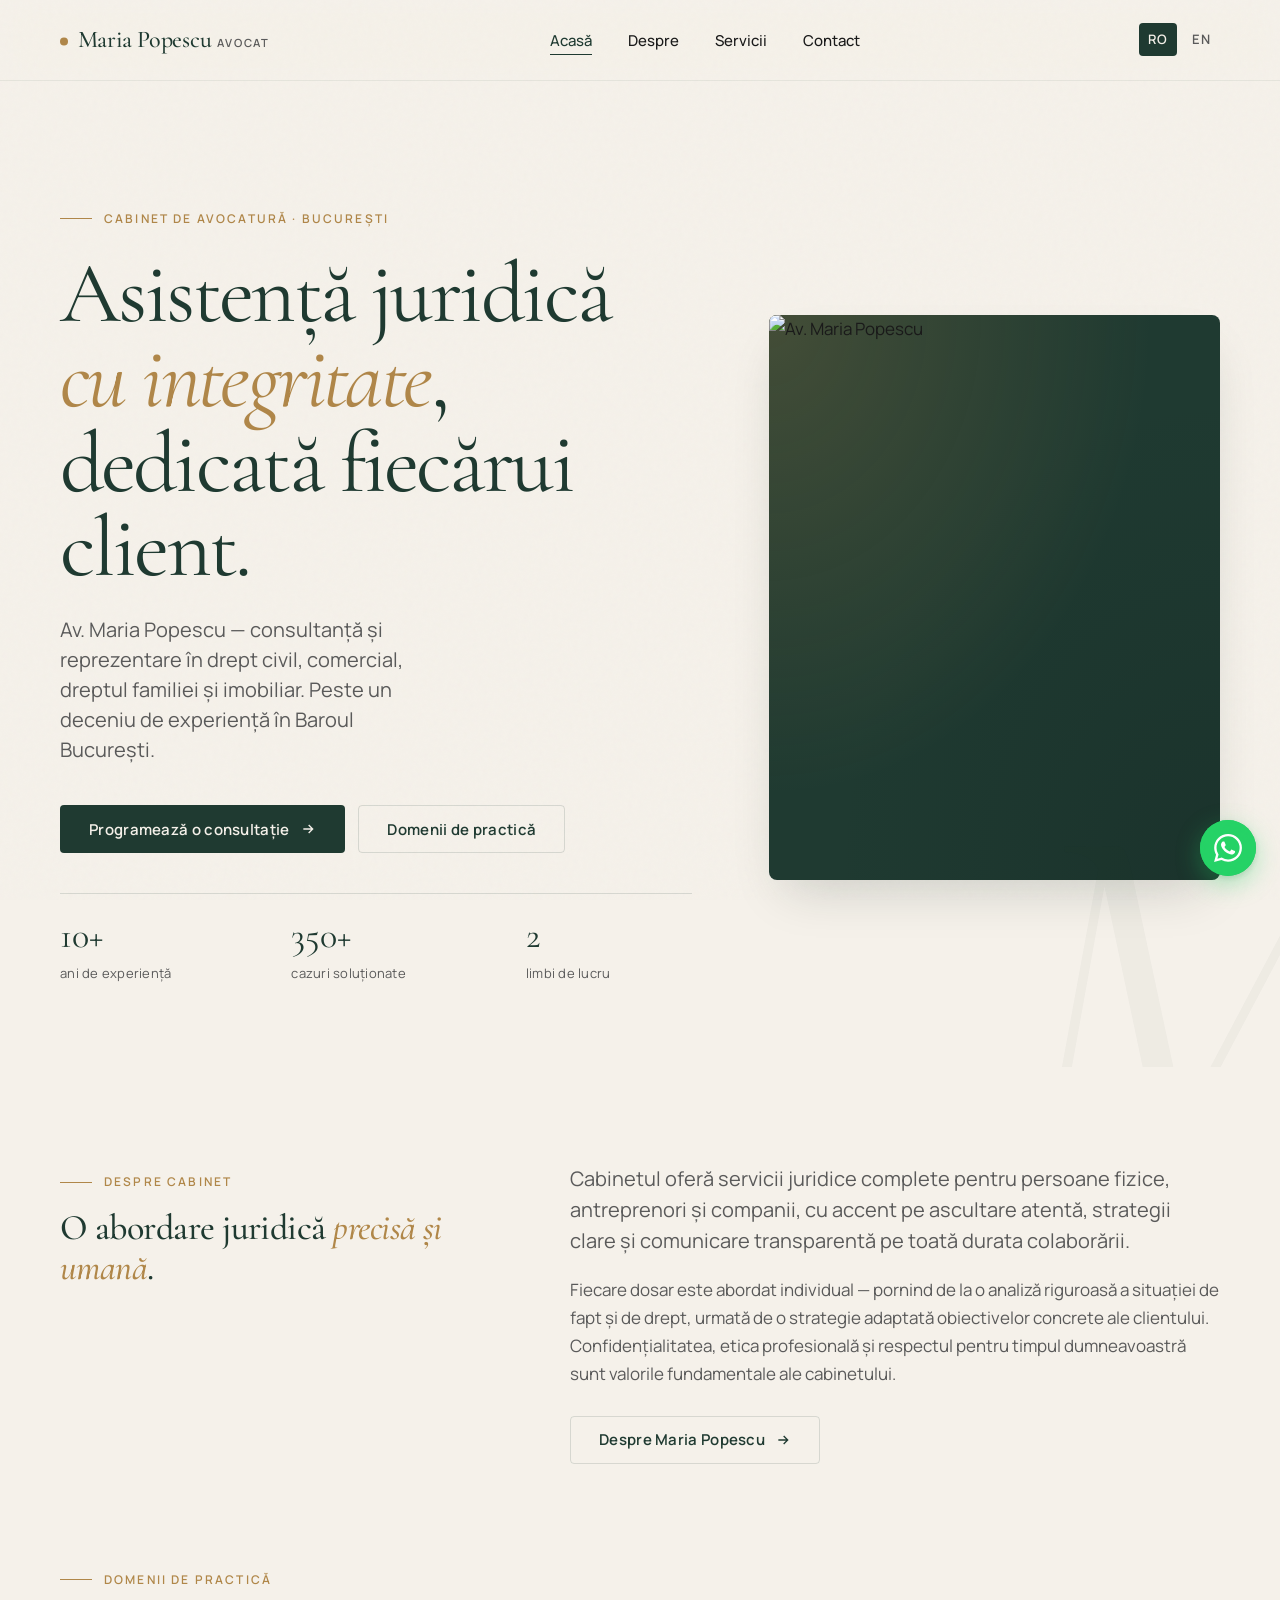
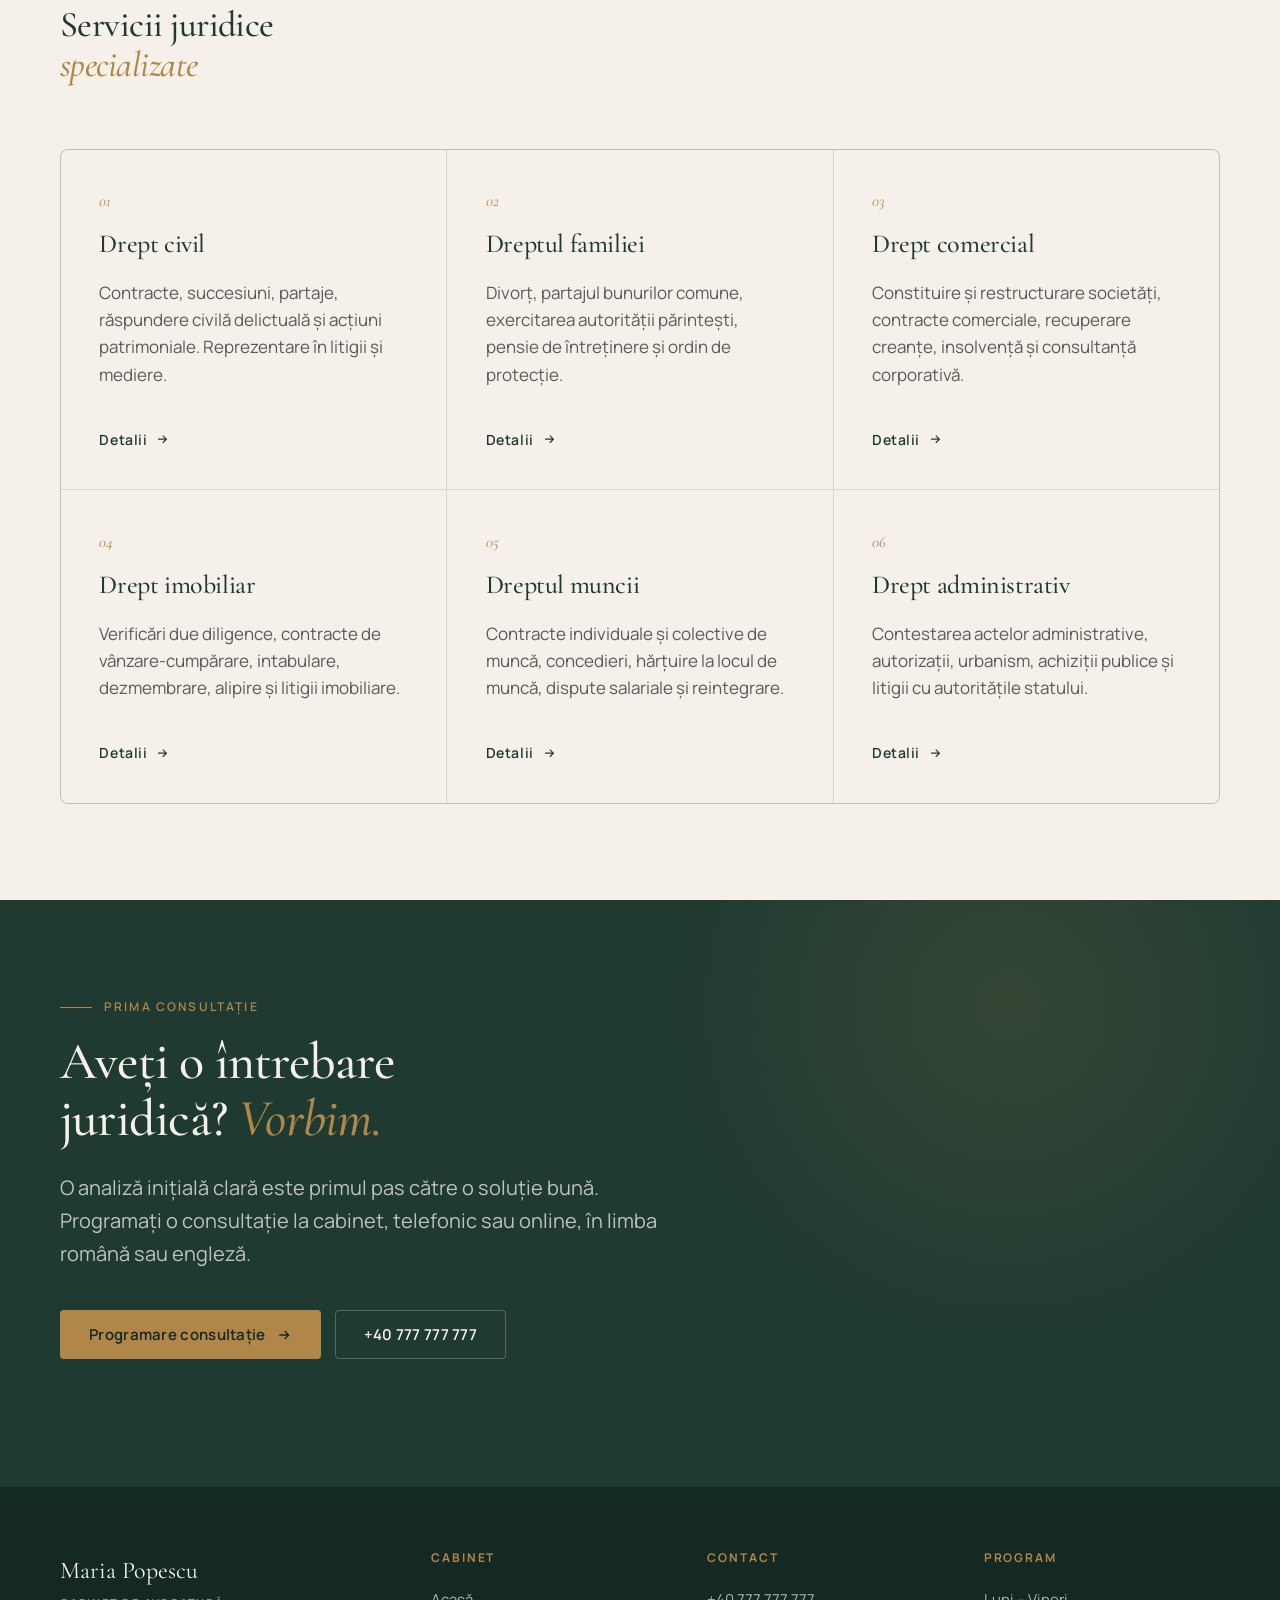
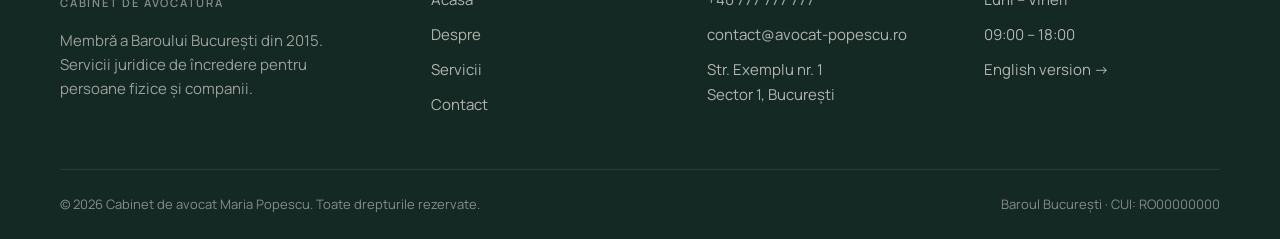
==== index.html @ 0ae40ac5 "added photo" ====
<!doctype html>
<html lang="ro">
<head>
  <meta charset="utf-8" />
  <meta name="viewport" content="width=device-width,initial-scale=1" />

  <!-- ============ PRIMARY SEO ============ -->
  <title>Av. Maria Popescu — Cabinet de avocatură în București | Drept civil, comercial și familie</title>
  <meta name="description" content="Av. Maria Popescu — avocat în București cu peste 10 ani de experiență în drept civil, comercial, dreptul familiei și imobiliar. Consultanță juridică personalizată și reprezentare în instanță. Programări la cabinet sau online." />
  <meta name="keywords" content="avocat București, cabinet avocatură București, avocat drept civil, avocat dreptul familiei, avocat drept comercial, avocat imobiliar, consultanță juridică București, Maria Popescu avocat" />
  <meta name="author" content="Av. Maria Popescu" />
  <meta name="robots" content="index, follow, max-image-preview:large" />
  <link rel="canonical" href="https://avocat-popescu.ro/" />

  <!-- ============ HREFLANG (multilingual) ============ -->
  <link rel="alternate" hreflang="ro" href="https://avocat-popescu.ro/" />
  <link rel="alternate" hreflang="en" href="https://avocat-popescu.ro/en/" />
  <link rel="alternate" hreflang="x-default" href="https://avocat-popescu.ro/" />

  <!-- ============ OPEN GRAPH / SOCIAL ============ -->
  <meta property="og:type" content="website" />
  <meta property="og:locale" content="ro_RO" />
  <meta property="og:locale:alternate" content="en_US" />
  <meta property="og:site_name" content="Av. Maria Popescu" />
  <meta property="og:title" content="Av. Maria Popescu — Cabinet de avocatură în București" />
  <meta property="og:description" content="Avocat în București — drept civil, comercial, dreptul familiei și imobiliar. Consultanță juridică personalizată." />
  <meta property="og:url" content="https://avocat-popescu.ro/" />
  <meta property="og:image" content="https://avocat-popescu.ro/assets/og-image.jpg" />
  <meta property="og:image:width" content="1200" />
  <meta property="og:image:height" content="630" />

  <meta name="twitter:card" content="summary_large_image" />
  <meta name="twitter:title" content="Av. Maria Popescu — Cabinet de avocatură în București" />
  <meta name="twitter:description" content="Avocat în București — drept civil, comercial, dreptul familiei și imobiliar." />
  <meta name="twitter:image" content="https://avocat-popescu.ro/assets/og-image.jpg" />

  <!-- ============ THEME ============ -->
  <meta name="theme-color" content="#1f3a31" />
  <meta name="color-scheme" content="light" />

  <!-- ============ FAVICON ============ -->
  <link rel="icon" type="image/svg+xml" href="data:image/svg+xml,%3Csvg xmlns='http://www.w3.org/2000/svg' viewBox='0 0 32 32'%3E%3Crect width='32' height='32' rx='6' fill='%231f3a31'/%3E%3Ctext x='50%25' y='50%25' dy='.35em' text-anchor='middle' font-family='Georgia,serif' font-size='18' font-style='italic' fill='%23b08749'%3EM%3C/text%3E%3C/svg%3E" />

  <!-- ============ FONTS ============ -->
  <link rel="preconnect" href="https://fonts.googleapis.com" />
  <link rel="preconnect" href="https://fonts.gstatic.com" crossorigin />
  <link href="https://fonts.googleapis.com/css2?family=Cormorant+Garamond:ital,wght@0,400;0,500;0,600;1,400;1,500&family=Manrope:wght@300;400;500;600;700&display=swap" rel="stylesheet" />

  <!-- ============ STYLES ============ -->
  <link rel="stylesheet" href="assets/styles.css" />

  <!-- ============ STRUCTURED DATA (JSON-LD) ============ -->
  <script type="application/ld+json">
  {
    "@context": "https://schema.org",
    "@graph": [
      {
        "@type": ["LegalService", "LocalBusiness", "Attorney"],
        "@id": "https://avocat-popescu.ro/#organization",
        "name": "Cabinet de avocat Maria Popescu",
        "alternateName": "Av. Maria Popescu",
        "description": "Cabinet individual de avocatură în București, specializat în drept civil, comercial, dreptul familiei și imobiliar.",
        "url": "https://avocat-popescu.ro/",
        "telephone": "+40712345678",
        "email": "contact@avocat-popescu.ro",
        "priceRange": "$$",
        "image": "https://avocat-popescu.ro/assets/og-image.jpg",
        "address": {
          "@type": "PostalAddress",
          "streetAddress": "Str. Exemplu nr. 1",
          "addressLocality": "București",
          "addressRegion": "Sector 1",
          "postalCode": "010001",
          "addressCountry": "RO"
        },
        "geo": {
          "@type": "GeoCoordinates",
          "latitude": "44.4268",
          "longitude": "26.1025"
        },
        "openingHoursSpecification": [
          {
            "@type": "OpeningHoursSpecification",
            "dayOfWeek": ["Monday", "Tuesday", "Wednesday", "Thursday", "Friday"],
            "opens": "09:00",
            "closes": "18:00"
          }
        ],
        "areaServed": {
          "@type": "Country",
          "name": "România"
        },
        "knowsLanguage": ["ro", "en"],
        "founder": {
          "@id": "https://avocat-popescu.ro/#person"
        }
      },
      {
        "@type": "Person",
        "@id": "https://avocat-popescu.ro/#person",
        "name": "Maria Popescu",
        "honorificPrefix": "Av.",
        "jobTitle": "Avocat titular",
        "description": "Avocat titular cu peste 10 ani de experiență, specializat în drept civil, comercial, dreptul familiei și imobiliar.",
        "memberOf": {
          "@type": "Organization",
          "name": "Baroul București"
        },
        "alumniOf": {
          "@type": "EducationalOrganization",
          "name": "Universitatea din București - Facultatea de Drept"
        },
        "worksFor": {
          "@id": "https://avocat-popescu.ro/#organization"
        }
      },
      {
        "@type": "WebSite",
        "@id": "https://avocat-popescu.ro/#website",
        "url": "https://avocat-popescu.ro/",
        "name": "Av. Maria Popescu",
        "inLanguage": "ro",
        "publisher": { "@id": "https://avocat-popescu.ro/#organization" }
      },
      {
        "@type": "BreadcrumbList",
        "itemListElement": [
          { "@type": "ListItem", "position": 1, "name": "Acasă", "item": "https://avocat-popescu.ro/" }
        ]
      }
    ]
  }
  </script>
</head>

<body>
  <!-- ============ HEADER ============ -->
  <header class="site-header">
    <div class="container">
      <nav class="nav" aria-label="Navigare principală">
        <a href="/" class="brand" aria-label="Av. Maria Popescu — Acasă">
          <span class="brand-mark" aria-hidden="true"></span>
          <span>Maria Popescu <small>Avocat</small></span>
        </a>

        <ul class="nav-links" data-open="false">
          <li><a href="/" aria-current="page">Acasă</a></li>
          <li><a href="/despre.html">Despre</a></li>
          <li><a href="/servicii.html">Servicii</a></li>
          <li><a href="/contact.html">Contact</a></li>
        </ul>

        <div class="nav-right">
          <div class="lang-switch" aria-label="Selectare limbă">
            <a href="/" class="active" aria-current="true">RO</a>
            <a href="/en/">EN</a>
          </div>
          <button class="nav-toggle" type="button" aria-expanded="false" aria-controls="nav-links" aria-label="Deschide meniul">
            <span></span>
          </button>
        </div>
      </nav>
    </div>
  </header>

  <main>
    <!-- ============ HERO ============ -->
    <section class="hero">
      <div class="container">
        <div class="hero-grid">
          <div class="hero-content">
            <div class="hero-meta fade-up">
              <span class="eyebrow">Cabinet de avocatură · București</span>
            </div>

            <h1 class="fade-up delay-1">
              Asistență juridică <em>cu integritate</em>, dedicată fiecărui client.
            </h1>

            <p class="hero-tagline fade-up delay-2">
              Av. Maria Popescu — consultanță și reprezentare în drept civil, comercial, dreptul familiei și imobiliar. Peste un deceniu de experiență în Baroul București.
            </p>

            <div class="hero-actions fade-up delay-3">
              <a href="/contact.html" class="btn btn-primary btn-arrow">
                Programează o consultație
                <svg viewBox="0 0 24 24" fill="none" stroke="currentColor" stroke-width="2"><path d="M5 12h14M13 6l6 6-6 6"/></svg>
              </a>
              <a href="/servicii.html" class="btn btn-ghost">Domenii de practică</a>
            </div>

            <div class="hero-stats fade-up delay-4">
              <div class="hero-stat">
                <span class="num">10+</span>
                <span class="label">ani de experiență</span>
              </div>
              <div class="hero-stat">
                <span class="num">350+</span>
                <span class="label">cazuri soluționate</span>
              </div>
              <div class="hero-stat">
                <span class="num">2</span>
                <span class="label">limbi de lucru</span>
              </div>
            </div>
          </div>

          <div class="hero-visual fade-up delay-2">
            <div class="hero-portrait">
              <div class="hero-decoration" aria-hidden="true"></div>
                <img src="assets/portrait.jpg" alt="Av. Maria Popescu" />
              <!-- <div class="hero-portrait-placeholder" aria-hidden="true">
                <svg viewBox="0 0 24 24" fill="none" stroke-width="1"><circle cx="12" cy="8" r="4"/><path d="M4 22c0-4.4 3.6-8 8-8s8 3.6 8 8"/></svg>
                <span>Fotografie<br>profesională</span>
              </div> -->
            </div>
          </div>
        </div>

        <span class="hero-bg-letter" aria-hidden="true">M</span>
      </div>
    </section>

    <!-- ============ INTRO / ABOUT ============ -->
    <section class="section">
      <div class="container">
        <div class="two-col reveal">
          <div>
            <span class="eyebrow">Despre cabinet</span>
            <h2 style="margin-top: 1rem;">O abordare juridică <em style="font-style:italic;color:var(--color-accent)">precisă și umană</em>.</h2>
          </div>
          <div>
            <p class="lead">
              Cabinetul oferă servicii juridice complete pentru persoane fizice, antreprenori și companii, cu accent pe ascultare atentă, strategii clare și comunicare transparentă pe toată durata colaborării.
            </p>
            <p style="margin-top:1.25rem; color:var(--color-ink-muted)">
              Fiecare dosar este abordat individual — pornind de la o analiză riguroasă a situației de fapt și de drept, urmată de o strategie adaptată obiectivelor concrete ale clientului. Confidențialitatea, etica profesională și respectul pentru timpul dumneavoastră sunt valorile fundamentale ale cabinetului.
            </p>
            <p style="margin-top:1.75rem">
              <a href="/despre.html" class="btn btn-ghost btn-arrow">
                Despre Maria Popescu
                <svg viewBox="0 0 24 24" fill="none" stroke="currentColor" stroke-width="2"><path d="M5 12h14M13 6l6 6-6 6"/></svg>
              </a>
            </p>
          </div>
        </div>
      </div>
    </section>

    <!-- ============ SERVICES PREVIEW ============ -->
    <section class="section" style="padding-top:0">
      <div class="container">
        <div class="section-header reveal">
          <span class="eyebrow">Domenii de practică</span>
          <h2>Servicii juridice <em style="font-style:italic;color:var(--color-accent)">specializate</em></h2>
        </div>

        <div class="services-grid reveal">
          <article class="service-card">
            <span class="service-num">01</span>
            <h3>Drept civil</h3>
            <p>Contracte, succesiuni, partaje, răspundere civilă delictuală și acțiuni patrimoniale. Reprezentare în litigii și mediere.</p>
            <a href="/servicii.html#civil" class="service-link">
              Detalii
              <svg viewBox="0 0 24 24" fill="none" stroke="currentColor" stroke-width="2"><path d="M5 12h14M13 6l6 6-6 6"/></svg>
            </a>
          </article>

          <article class="service-card">
            <span class="service-num">02</span>
            <h3>Dreptul familiei</h3>
            <p>Divorț, partajul bunurilor comune, exercitarea autorității părintești, pensie de întreținere și ordin de protecție.</p>
            <a href="/servicii.html#familie" class="service-link">
              Detalii
              <svg viewBox="0 0 24 24" fill="none" stroke="currentColor" stroke-width="2"><path d="M5 12h14M13 6l6 6-6 6"/></svg>
            </a>
          </article>

          <article class="service-card">
            <span class="service-num">03</span>
            <h3>Drept comercial</h3>
            <p>Constituire și restructurare societăți, contracte comerciale, recuperare creanțe, insolvență și consultanță corporativă.</p>
            <a href="/servicii.html#comercial" class="service-link">
              Detalii
              <svg viewBox="0 0 24 24" fill="none" stroke="currentColor" stroke-width="2"><path d="M5 12h14M13 6l6 6-6 6"/></svg>
            </a>
          </article>

          <article class="service-card">
            <span class="service-num">04</span>
            <h3>Drept imobiliar</h3>
            <p>Verificări due diligence, contracte de vânzare-cumpărare, intabulare, dezmembrare, alipire și litigii imobiliare.</p>
            <a href="/servicii.html#imobiliar" class="service-link">
              Detalii
              <svg viewBox="0 0 24 24" fill="none" stroke="currentColor" stroke-width="2"><path d="M5 12h14M13 6l6 6-6 6"/></svg>
            </a>
          </article>

          <article class="service-card">
            <span class="service-num">05</span>
            <h3>Dreptul muncii</h3>
            <p>Contracte individuale și colective de muncă, concedieri, hărțuire la locul de muncă, dispute salariale și reintegrare.</p>
            <a href="/servicii.html#munca" class="service-link">
              Detalii
              <svg viewBox="0 0 24 24" fill="none" stroke="currentColor" stroke-width="2"><path d="M5 12h14M13 6l6 6-6 6"/></svg>
            </a>
          </article>

          <article class="service-card">
            <span class="service-num">06</span>
            <h3>Drept administrativ</h3>
            <p>Contestarea actelor administrative, autorizații, urbanism, achiziții publice și litigii cu autoritățile statului.</p>
            <a href="/servicii.html#administrativ" class="service-link">
              Detalii
              <svg viewBox="0 0 24 24" fill="none" stroke="currentColor" stroke-width="2"><path d="M5 12h14M13 6l6 6-6 6"/></svg>
            </a>
          </article>
        </div>
      </div>
    </section>

    <!-- ============ CTA STRIP ============ -->
    <section class="cta-strip">
      <div class="container">
        <div class="reveal">
          <span class="eyebrow" style="color:var(--color-accent)">Prima consultație</span>
          <h2 style="margin-top:1rem">Aveți o întrebare juridică? <em>Vorbim.</em></h2>
          <p>O analiză inițială clară este primul pas către o soluție bună. Programați o consultație la cabinet, telefonic sau online, în limba română sau engleză.</p>
          <div class="hero-actions">
            <a href="/contact.html" class="btn btn-primary btn-arrow">
              Programare consultație
              <svg viewBox="0 0 24 24" fill="none" stroke="currentColor" stroke-width="2"><path d="M5 12h14M13 6l6 6-6 6"/></svg>
            </a>
            <a href="tel:+40712345678" class="btn btn-ghost">+40 777 777 777</a>
          </div>
        </div>
      </div>
    </section>
  </main>

  <!-- ============ FOOTER ============ -->
  <footer class="site-footer">
    <div class="container">
      <div class="footer-grid">
        <div>
          <span class="footer-brand">
            Maria Popescu
            <small>Cabinet de avocatură</small>
          </span>
          <p style="color:rgba(245,241,234,0.6); max-width:32ch; font-size:0.9375rem; line-height:1.6">
            Membră a Baroului București din 2015. Servicii juridice de încredere pentru persoane fizice și companii.
          </p>
        </div>

        <div class="footer-col">
          <h4>Cabinet</h4>
          <ul>
            <li><a href="/">Acasă</a></li>
            <li><a href="/despre.html">Despre</a></li>
            <li><a href="/servicii.html">Servicii</a></li>
            <li><a href="/contact.html">Contact</a></li>
          </ul>
        </div>

        <div class="footer-col">
          <h4>Contact</h4>
          <ul>
            <li><a href="tel:+40712345678">+40 777 777 777</a></li>
            <li><a href="mailto:contact@avocat-popescu.ro">contact@avocat-popescu.ro</a></li>
            <li>Str. Exemplu nr. 1<br>Sector 1, București</li>
          </ul>
        </div>

        <div class="footer-col">
          <h4>Program</h4>
          <ul>
            <li>Luni – Vineri</li>
            <li>09:00 – 18:00</li>
            <li style="margin-top:0.5rem"><a href="/en/">English version →</a></li>
          </ul>
        </div>
      </div>

      <div class="footer-meta">
        <span>© <span data-year>2026</span> Cabinet de avocat Maria Popescu. Toate drepturile rezervate.</span>
        <span>Baroul București · CUI: RO00000000</span>
      </div>
    </div>
  </footer>

  <script src="assets/script.js" defer></script>
</body>
</html>
---- assets/styles.css ----
/* =========================================================
   DESIGN TOKENS
   ========================================================= */
:root {
  /* Colors */
  --color-bg: #f5f1ea;
  --color-bg-dim: #ebe5d9;
  --color-bg-card: #faf7f1;
  --color-ink: #1a1a1a;
  --color-ink-muted: #5a5a5a;
  --color-ink-soft: #8a8a8a;
  --color-primary: #1f3a31;
  --color-primary-dark: #142824;
  --color-primary-soft: #2d4f43;
  --color-accent: #b08749;
  --color-accent-dark: #8f6c34;
  --color-line: rgba(31, 58, 49, 0.14);
  --color-line-soft: rgba(31, 58, 49, 0.07);

  /* Typography */
  --font-display: 'Cormorant Garamond', 'Times New Roman', serif;
  --font-body: 'Manrope', -apple-system, BlinkMacSystemFont, sans-serif;

  /* Scale */
  --step-fluid-1: clamp(0.875rem, 0.85rem + 0.1vw, 0.9375rem);
  --step-fluid-2: clamp(1rem, 0.96rem + 0.2vw, 1.0625rem);
  --step-fluid-3: clamp(1.125rem, 1.08rem + 0.3vw, 1.25rem);
  --step-fluid-4: clamp(1.375rem, 1.3rem + 0.5vw, 1.625rem);
  --step-fluid-5: clamp(1.75rem, 1.55rem + 1vw, 2.25rem);
  --step-fluid-6: clamp(2.25rem, 1.9rem + 1.75vw, 3.25rem);
  --step-fluid-7: clamp(3rem, 2.2rem + 4vw, 5.5rem);

  /* Spacing */
  --space-3xs: 0.25rem;
  --space-2xs: 0.5rem;
  --space-xs: 0.75rem;
  --space-sm: 1rem;
  --space-md: 1.5rem;
  --space-lg: 2.5rem;
  --space-xl: 4rem;
  --space-2xl: 6rem;
  --space-3xl: 9rem;

  /* Layout */
  --max-width: 1240px;
  --gutter: clamp(1.25rem, 4vw, 2.5rem);

  /* Effects */
  --radius-sm: 4px;
  --radius-md: 8px;
  --radius-lg: 16px;
  --shadow-sm: 0 1px 2px rgba(20, 40, 36, 0.06);
  --shadow-md: 0 8px 24px -8px rgba(20, 40, 36, 0.12);
  --shadow-lg: 0 24px 48px -16px rgba(20, 40, 36, 0.18);
  --transition: 280ms cubic-bezier(0.22, 1, 0.36, 1);
}

/* =========================================================
   RESET / BASE
   ========================================================= */
*, *::before, *::after { box-sizing: border-box; }

* { margin: 0; padding: 0; }

html {
  scroll-behavior: smooth;
  -webkit-text-size-adjust: 100%;
  text-size-adjust: 100%;
}

body {
  font-family: var(--font-body);
  font-size: var(--step-fluid-2);
  line-height: 1.65;
  color: var(--color-ink);
  background: var(--color-bg);
  font-weight: 400;
  -webkit-font-smoothing: antialiased;
  -moz-osx-font-smoothing: grayscale;
  overflow-x: hidden;
  min-height: 100vh;
}

img, picture, svg {
  display: block;
  max-width: 100%;
  height: auto;
}

a {
  color: inherit;
  text-decoration: none;
  transition: color var(--transition);
}

button {
  font: inherit;
  cursor: pointer;
  background: none;
  border: none;
  color: inherit;
}

ul, ol { list-style: none; }

::selection {
  background: var(--color-primary);
  color: var(--color-bg);
}

/* Subtle paper grain texture overlay */
body::before {
  content: '';
  position: fixed;
  inset: 0;
  pointer-events: none;
  z-index: 1000;
  opacity: 0.025;
  mix-blend-mode: multiply;
  background-image: url("data:image/svg+xml,%3Csvg viewBox='0 0 200 200' xmlns='http://www.w3.org/2000/svg'%3E%3Cfilter id='noise'%3E%3CfeTurbulence type='fractalNoise' baseFrequency='0.9' numOctaves='3' /%3E%3C/filter%3E%3Crect width='100%25' height='100%25' filter='url(%23noise)' /%3E%3C/svg%3E");
}

/* =========================================================
   TYPOGRAPHY
   ========================================================= */
h1, h2, h3, h4 {
  font-family: var(--font-display);
  font-weight: 500;
  line-height: 1.1;
  letter-spacing: -0.015em;
  color: var(--color-primary);
}

.display {
  font-family: var(--font-display);
  font-size: var(--step-fluid-7);
  font-weight: 400;
  line-height: 1;
  letter-spacing: -0.025em;
  color: var(--color-primary);
}

.display em {
  font-style: italic;
  color: var(--color-accent);
  font-weight: 400;
}

h1 { font-size: var(--step-fluid-6); }
h2 { font-size: var(--step-fluid-5); }
h3 { font-size: var(--step-fluid-4); }
h4 { font-size: var(--step-fluid-3); }

p { max-width: 65ch; }

.lead {
  font-size: var(--step-fluid-3);
  line-height: 1.55;
  color: var(--color-ink-muted);
  max-width: 58ch;
}

.eyebrow {
  font-family: var(--font-body);
  font-size: 0.75rem;
  font-weight: 600;
  letter-spacing: 0.18em;
  text-transform: uppercase;
  color: var(--color-accent);
  display: inline-flex;
  align-items: center;
  gap: 0.75rem;
}

.eyebrow::before {
  content: '';
  display: inline-block;
  width: 2rem;
  height: 1px;
  background: var(--color-accent);
}

/* =========================================================
   LAYOUT PRIMITIVES
   ========================================================= */
.container {
  width: 100%;
  max-width: var(--max-width);
  margin-inline: auto;
  padding-inline: var(--gutter);
}

.section {
  padding-block: clamp(3.5rem, 8vw, 6rem);
}

.section-tight { padding-block: clamp(2.5rem, 5vw, 4rem); }

.divider {
  height: 1px;
  background: var(--color-line);
  margin-block: 0;
}

/* =========================================================
   HEADER / NAV
   ========================================================= */
.site-header {
  position: sticky;
  top: 0;
  z-index: 100;
  background: rgba(245, 241, 234, 0.85);
  backdrop-filter: saturate(180%) blur(16px);
  -webkit-backdrop-filter: saturate(180%) blur(16px);
  border-bottom: 1px solid var(--color-line-soft);
}

.nav {
  display: flex;
  align-items: center;
  justify-content: space-between;
  padding-block: 1.25rem;
  gap: var(--space-md);
}

.brand {
  display: flex;
  align-items: baseline;
  gap: 0.6rem;
  font-family: var(--font-display);
  font-size: 1.5rem;
  font-weight: 500;
  color: var(--color-primary);
  letter-spacing: -0.01em;
  white-space: nowrap;
}

.brand-mark {
  width: 0.5rem;
  height: 0.5rem;
  background: var(--color-accent);
  border-radius: 50%;
  flex-shrink: 0;
  transform: translateY(-0.1rem);
}

.brand small {
  font-family: var(--font-body);
  font-size: 0.7rem;
  font-weight: 600;
  letter-spacing: 0.16em;
  text-transform: uppercase;
  color: var(--color-ink-muted);
}

.nav-links {
  display: flex;
  align-items: center;
  gap: 2.25rem;
}

.nav-links a {
  font-size: 0.9375rem;
  font-weight: 500;
  color: var(--color-ink);
  position: relative;
  padding-block: 0.25rem;
}

.nav-links a::after {
  content: '';
  position: absolute;
  left: 0;
  bottom: 0;
  width: 100%;
  height: 1px;
  background: var(--color-primary);
  transform: scaleX(0);
  transform-origin: right;
  transition: transform var(--transition);
}

.nav-links a:hover::after,
.nav-links a[aria-current="page"]::after {
  transform: scaleX(1);
  transform-origin: left;
}

.nav-links a[aria-current="page"] { color: var(--color-primary); }

.nav-right {
  display: flex;
  align-items: center;
  gap: var(--space-md);
}

.lang-switch {
  display: inline-flex;
  align-items: center;
  gap: 0.4rem;
  font-size: 0.8125rem;
  font-weight: 600;
  letter-spacing: 0.08em;
  text-transform: uppercase;
  color: var(--color-ink-muted);
}

.lang-switch a {
  padding: 0.35rem 0.55rem;
  border-radius: var(--radius-sm);
  transition: all var(--transition);
}

.lang-switch a.active {
  background: var(--color-primary);
  color: var(--color-bg);
}

.lang-switch a:not(.active):hover {
  color: var(--color-primary);
  background: var(--color-bg-dim);
}

.nav-toggle {
  display: none;
  width: 2.5rem;
  height: 2.5rem;
  align-items: center;
  justify-content: center;
  border: 1px solid var(--color-line);
  border-radius: var(--radius-sm);
}

.nav-toggle span {
  display: block;
  width: 1.1rem;
  height: 1.5px;
  background: var(--color-primary);
  position: relative;
}

.nav-toggle span::before,
.nav-toggle span::after {
  content: '';
  position: absolute;
  left: 0;
  width: 100%;
  height: 1.5px;
  background: var(--color-primary);
  transition: transform var(--transition);
}

.nav-toggle span::before { top: -6px; }
.nav-toggle span::after { top: 6px; }

.nav-toggle[aria-expanded="true"] span { background: transparent; }
.nav-toggle[aria-expanded="true"] span::before { transform: translateY(6px) rotate(45deg); }
.nav-toggle[aria-expanded="true"] span::after  { transform: translateY(-6px) rotate(-45deg); }

/* =========================================================
   BUTTONS
   ========================================================= */
.btn {
  display: inline-flex;
  align-items: center;
  gap: 0.65rem;
  padding: 0.95rem 1.75rem;
  font-size: 0.9375rem;
  font-weight: 600;
  letter-spacing: 0.02em;
  border-radius: var(--radius-sm);
  border: 1px solid transparent;
  transition: all var(--transition);
  cursor: pointer;
  text-align: center;
  line-height: 1;
}

.btn-primary {
  background: var(--color-primary);
  color: var(--color-bg);
}

.btn-primary:hover {
  background: var(--color-primary-dark);
  transform: translateY(-1px);
  box-shadow: var(--shadow-md);
}

.btn-ghost {
  background: transparent;
  color: var(--color-primary);
  border-color: var(--color-line);
}

.btn-ghost:hover {
  background: var(--color-primary);
  color: var(--color-bg);
  border-color: var(--color-primary);
}

.btn-arrow svg {
  width: 1rem;
  height: 1rem;
  transition: transform var(--transition);
}

.btn:hover .btn-arrow svg { transform: translateX(3px); }

/* =========================================================
   HERO
   ========================================================= */
.hero {
  position: relative;
  padding-block: clamp(4rem, 10vw, 8rem) clamp(3rem, 7vw, 5rem);
  overflow: hidden;
}

.hero-grid {
  display: grid;
  grid-template-columns: 1.4fr 1fr;
  gap: clamp(2rem, 6vw, 5rem);
  align-items: center;
}

.hero-content { position: relative; z-index: 2; }

.hero-meta {
  display: flex;
  align-items: center;
  gap: var(--space-md);
  margin-bottom: var(--space-md);
  flex-wrap: wrap;
}

.hero h1 {
  font-size: var(--step-fluid-7);
  font-weight: 400;
  line-height: 0.98;
  letter-spacing: -0.03em;
  margin-bottom: var(--space-md);
}

.hero h1 em {
  font-style: italic;
  font-weight: 400;
  color: var(--color-accent);
}

.hero-tagline {
  font-size: var(--step-fluid-3);
  line-height: 1.5;
  color: var(--color-ink-muted);
  margin-bottom: var(--space-lg);
  max-width: 32ch;
}

.hero-actions {
  display: flex;
  gap: 0.85rem;
  flex-wrap: wrap;
  margin-bottom: var(--space-lg);
}

.hero-stats {
  display: grid;
  grid-template-columns: repeat(3, auto);
  gap: clamp(1.25rem, 3vw, 2.5rem);
  padding-top: var(--space-md);
  border-top: 1px solid var(--color-line);
}

.hero-stat .num {
  font-family: var(--font-display);
  font-size: var(--step-fluid-5);
  line-height: 1;
  color: var(--color-primary);
  display: block;
  margin-bottom: 0.25rem;
}

.hero-stat .label {
  font-size: 0.8125rem;
  color: var(--color-ink-muted);
  letter-spacing: 0.02em;
}

/* Portrait card */
.hero-portrait {
  position: relative;
  aspect-ratio: 4 / 5;
  background: var(--color-primary);
  border-radius: var(--radius-md);
  overflow: hidden;
  box-shadow: var(--shadow-lg);
}

.hero-portrait::before {
  content: '';
  position: absolute;
  inset: 0;
  background:
    radial-gradient(ellipse at top left, rgba(176, 135, 73, 0.25), transparent 60%),
    radial-gradient(ellipse at bottom right, rgba(20, 40, 36, 0.4), transparent 60%);
}

.hero-portrait-placeholder {
  position: absolute;
  inset: 0;
  display: flex;
  flex-direction: column;
  align-items: center;
  justify-content: center;
  gap: 0.75rem;
  color: rgba(245, 241, 234, 0.4);
  font-size: 0.8125rem;
  letter-spacing: 0.18em;
  text-transform: uppercase;
  text-align: center;
  padding: 1.5rem;
}

.hero-portrait-placeholder svg {
  width: 3rem;
  height: 3rem;
  stroke: currentColor;
}

.hero-portrait img {
  position: absolute;
  inset: 0;
  width: 100%;
  height: 100%;
  object-fit: cover;
}

.hero-decoration {
  position: absolute;
  top: -1rem;
  right: -1rem;
  bottom: -1rem;
  left: -1rem;
  border: 1px solid var(--color-accent);
  border-radius: var(--radius-md);
  z-index: -1;
  opacity: 0.4;
}

.hero-bg-letter {
  position: absolute;
  bottom: -12rem;
  right: -6rem;
  font-family: var(--font-display);
  font-size: 32rem;
  font-style: italic;
  color: var(--color-primary);
  opacity: 0.03;
  pointer-events: none;
  line-height: 1;
  z-index: 0;
}

/* =========================================================
   SERVICES / CARDS
   ========================================================= */
.services-grid {
  display: grid;
  grid-template-columns: repeat(3, 1fr);
  gap: 1px;
  background: var(--color-line);
  border: 1px solid var(--color-line);
  border-radius: var(--radius-md);
  overflow: hidden;
  margin-top: var(--space-xl);
}

@media (max-width: 900px) {
  .services-grid { grid-template-columns: repeat(2, 1fr); }
}

@media (max-width: 560px) {
  .services-grid { grid-template-columns: 1fr; }
}

.service-card {
  background: var(--color-bg);
  padding: clamp(1.75rem, 3vw, 2.5rem);
  display: flex;
  flex-direction: column;
  gap: var(--space-sm);
  transition: background var(--transition);
  position: relative;
}

.service-card:hover { background: var(--color-bg-card); }

.service-num {
  font-family: var(--font-display);
  font-size: 1rem;
  font-style: italic;
  color: var(--color-accent);
  display: block;
}

.service-card h3 {
  font-size: var(--step-fluid-4);
  margin-bottom: 0.25rem;
}

.service-card p {
  color: var(--color-ink-muted);
  font-size: var(--step-fluid-2);
  line-height: 1.6;
}

.service-link {
  margin-top: auto;
  padding-top: var(--space-md);
  font-size: 0.875rem;
  font-weight: 600;
  letter-spacing: 0.04em;
  color: var(--color-primary);
  display: inline-flex;
  align-items: center;
  gap: 0.5rem;
}

.service-link svg {
  width: 0.9rem;
  height: 0.9rem;
  transition: transform var(--transition);
}

.service-card:hover .service-link svg { transform: translateX(3px); }

/* Two-column layout */
.two-col {
  display: grid;
  grid-template-columns: 1fr 1.5fr;
  gap: clamp(2rem, 6vw, 5rem);
  align-items: start;
}

.two-col-narrow { grid-template-columns: 1fr 2fr; }

.section-header {
  margin-bottom: var(--space-xl);
}

.section-header h2 {
  margin-top: var(--space-sm);
  max-width: 18ch;
}

/* =========================================================
   ABOUT / BIO
   ========================================================= */
.about-grid {
  display: grid;
  grid-template-columns: 1fr 1.4fr;
  gap: clamp(2rem, 6vw, 5rem);
  align-items: start;
}

.about-image {
  position: sticky;
  top: 6rem;
  aspect-ratio: 3 / 4;
  background: var(--color-primary);
  border-radius: var(--radius-md);
  overflow: hidden;
  box-shadow: var(--shadow-md);
}

.about-image::before {
  content: '';
  position: absolute;
  inset: 0;
  background:
    radial-gradient(ellipse at top, rgba(176, 135, 73, 0.2), transparent 60%);
}

.about-content > * + * { margin-top: var(--space-md); }

.about-content h2 { max-width: 16ch; }

.about-content p { color: var(--color-ink-muted); }

.about-content p.lead { color: var(--color-ink); }

.credentials {
  margin-top: var(--space-xl);
  border-top: 1px solid var(--color-line);
  padding-top: var(--space-lg);
}

.credentials h3 {
  font-family: var(--font-body);
  font-size: 0.75rem;
  font-weight: 700;
  letter-spacing: 0.16em;
  text-transform: uppercase;
  color: var(--color-ink-soft);
  margin-bottom: var(--space-md);
}

.credentials-list {
  display: grid;
  grid-template-columns: repeat(auto-fit, minmax(220px, 1fr));
  gap: var(--space-md) var(--space-lg);
}

.credential-item {
  border-left: 2px solid var(--color-accent);
  padding-left: var(--space-sm);
}

.credential-item .year {
  font-family: var(--font-display);
  font-size: 1.5rem;
  color: var(--color-primary);
  display: block;
}

.credential-item .desc {
  font-size: 0.9375rem;
  color: var(--color-ink-muted);
  line-height: 1.5;
}

/* =========================================================
   CTA STRIP
   ========================================================= */
.cta-strip {
  background: var(--color-primary);
  color: var(--color-bg);
  padding-block: clamp(3.5rem, 7vw, 5.5rem);
  position: relative;
  overflow: hidden;
}

.cta-strip::before {
  content: '';
  position: absolute;
  top: -50%;
  right: -10%;
  width: 50rem;
  height: 50rem;
  background: radial-gradient(circle, rgba(176, 135, 73, 0.15), transparent 60%);
  pointer-events: none;
}

.cta-strip h2 {
  color: var(--color-bg);
  font-size: var(--step-fluid-6);
  max-width: 16ch;
  margin-bottom: var(--space-md);
}

.cta-strip h2 em {
  font-style: italic;
  color: var(--color-accent);
}

.cta-strip p {
  color: rgba(245, 241, 234, 0.75);
  font-size: var(--step-fluid-3);
  max-width: 50ch;
  margin-bottom: var(--space-lg);
}

.cta-strip .btn-primary {
  background: var(--color-accent);
  color: var(--color-primary-dark);
}

.cta-strip .btn-primary:hover {
  background: var(--color-bg);
  color: var(--color-primary-dark);
}

.cta-strip .btn-ghost {
  border-color: rgba(245, 241, 234, 0.25);
  color: var(--color-bg);
}

.cta-strip .btn-ghost:hover {
  background: var(--color-bg);
  color: var(--color-primary);
  border-color: var(--color-bg);
}

/* =========================================================
   CONTACT / FORM
   ========================================================= */
.contact-grid {
  display: grid;
  grid-template-columns: 1fr 1.3fr;
  gap: clamp(2rem, 6vw, 5rem);
  align-items: start;
}

.contact-info > * + * { margin-top: var(--space-lg); }

.contact-block {
  border-top: 1px solid var(--color-line);
  padding-top: var(--space-md);
}

.contact-block .label {
  font-size: 0.75rem;
  font-weight: 700;
  letter-spacing: 0.16em;
  text-transform: uppercase;
  color: var(--color-ink-soft);
  margin-bottom: 0.5rem;
}

.contact-block .value {
  font-family: var(--font-display);
  font-size: var(--step-fluid-4);
  color: var(--color-primary);
  line-height: 1.3;
}

.contact-block a.value:hover { color: var(--color-accent); }

.contact-block a.value.contact-whatsapp {
  display: inline-flex;
  align-items: center;
  gap: 0.6rem;
}

.contact-block a.value.contact-whatsapp svg {
  width: 0.9em;
  height: 0.9em;
  flex-shrink: 0;
  color: #25D366;
  transition: color var(--transition);
}

.contact-block a.value.contact-whatsapp:hover svg {
  color: var(--color-accent);
}

.form-card {
  background: var(--color-bg-card);
  border: 1px solid var(--color-line);
  border-radius: var(--radius-md);
  padding: clamp(1.75rem, 4vw, 2.75rem);
}

.form-field {
  display: flex;
  flex-direction: column;
  gap: 0.4rem;
  margin-bottom: var(--space-md);
}

.form-field label {
  font-size: 0.8125rem;
  font-weight: 600;
  letter-spacing: 0.06em;
  text-transform: uppercase;
  color: var(--color-ink-muted);
}

.form-field input,
.form-field textarea,
.form-field select {
  width: 100%;
  padding: 0.85rem 1rem;
  font: inherit;
  font-size: 0.9375rem;
  color: var(--color-ink);
  background: var(--color-bg);
  border: 1px solid var(--color-line);
  border-radius: var(--radius-sm);
  transition: all var(--transition);
}

.form-field input:focus,
.form-field textarea:focus,
.form-field select:focus {
  outline: none;
  border-color: var(--color-primary);
  box-shadow: 0 0 0 3px rgba(31, 58, 49, 0.08);
}

.form-field textarea {
  resize: vertical;
  min-height: 7rem;
}

.form-row {
  display: grid;
  grid-template-columns: 1fr 1fr;
  gap: var(--space-md);
}

.form-note {
  font-size: 0.8125rem;
  color: var(--color-ink-soft);
  margin-top: var(--space-sm);
}

/* =========================================================
   FOOTER
   ========================================================= */
.site-footer {
  background: var(--color-primary-dark);
  color: rgba(245, 241, 234, 0.7);
  padding-block: var(--space-xl) var(--space-md);
  font-size: 0.9375rem;
}

.footer-grid {
  display: grid;
  grid-template-columns: 1.4fr 1fr 1fr 1fr;
  gap: var(--space-lg);
  padding-bottom: var(--space-lg);
  border-bottom: 1px solid rgba(245, 241, 234, 0.1);
}

.footer-brand {
  font-family: var(--font-display);
  font-size: 1.5rem;
  color: var(--color-bg);
  margin-bottom: var(--space-sm);
  display: block;
}

.footer-brand small {
  font-family: var(--font-body);
  font-size: 0.7rem;
  font-weight: 600;
  letter-spacing: 0.16em;
  text-transform: uppercase;
  color: rgba(245, 241, 234, 0.5);
  display: block;
  margin-top: 0.25rem;
}

.footer-col h4 {
  font-family: var(--font-body);
  font-size: 0.75rem;
  font-weight: 700;
  letter-spacing: 0.16em;
  text-transform: uppercase;
  color: var(--color-accent);
  margin-bottom: var(--space-md);
}

.footer-col ul li { margin-bottom: 0.65rem; }

.footer-col a {
  color: rgba(245, 241, 234, 0.7);
  transition: color var(--transition);
}

.footer-col a:hover { color: var(--color-bg); }

.footer-meta {
  display: flex;
  justify-content: space-between;
  align-items: center;
  padding-top: var(--space-md);
  font-size: 0.8125rem;
  color: rgba(245, 241, 234, 0.5);
  flex-wrap: wrap;
  gap: var(--space-sm);
}

/* =========================================================
   PAGE HEADERS (inner pages)
   ========================================================= */
.page-header {
  padding-block: clamp(3rem, 7vw, 5rem) clamp(2rem, 4vw, 3rem);
  position: relative;
}

.page-header .eyebrow { margin-bottom: var(--space-sm); }

.page-header h1 {
  font-size: var(--step-fluid-7);
  font-weight: 400;
  line-height: 1;
  letter-spacing: -0.025em;
  max-width: 16ch;
  margin-bottom: var(--space-md);
}

.page-header h1 em {
  font-style: italic;
  color: var(--color-accent);
}

.page-header .lead { max-width: 52ch; }

.breadcrumb {
  display: flex;
  align-items: center;
  gap: 0.5rem;
  font-size: 0.8125rem;
  color: var(--color-ink-soft);
  margin-bottom: var(--space-md);
}

.breadcrumb a:hover { color: var(--color-primary); }

.breadcrumb-sep { opacity: 0.4; }

/* =========================================================
   ANIMATIONS
   ========================================================= */
@keyframes fadeUp {
  from { opacity: 0; transform: translateY(20px); }
  to   { opacity: 1; transform: translateY(0); }
}

.fade-up {
  opacity: 0;
  animation: fadeUp 0.9s cubic-bezier(0.22, 1, 0.36, 1) forwards;
}

.fade-up.delay-1 { animation-delay: 0.1s; }
.fade-up.delay-2 { animation-delay: 0.2s; }
.fade-up.delay-3 { animation-delay: 0.3s; }
.fade-up.delay-4 { animation-delay: 0.4s; }

.reveal {
  opacity: 0;
  transform: translateY(24px);
  transition: opacity 0.9s cubic-bezier(0.22, 1, 0.36, 1),
              transform 0.9s cubic-bezier(0.22, 1, 0.36, 1);
}

.reveal.in-view {
  opacity: 1;
  transform: translateY(0);
}

@media (prefers-reduced-motion: reduce) {
  *, *::before, *::after {
    animation-duration: 0.01ms !important;
    animation-iteration-count: 1 !important;
    transition-duration: 0.01ms !important;
    scroll-behavior: auto !important;
  }
}

/* =========================================================
   RESPONSIVE
   ========================================================= */
@media (max-width: 900px) {
  .hero-grid { grid-template-columns: 1fr; }
  .hero-portrait { max-width: 380px; margin-inline: auto; }
  .two-col, .two-col-narrow, .about-grid, .contact-grid {
    grid-template-columns: 1fr;
  }
  .about-image { position: static; max-width: 380px; }
  .footer-grid { grid-template-columns: 1fr 1fr; }
}

@media (max-width: 720px) {
  .nav-toggle { display: inline-flex; }
  .nav-links {
    position: absolute;
    top: 100%;
    left: 0;
    right: 0;
    flex-direction: column;
    align-items: flex-start;
    gap: 0;
    background: var(--color-bg);
    border-bottom: 1px solid var(--color-line);
    padding: 1rem var(--gutter) 1.5rem;
    transform: translateY(-110%);
    opacity: 0;
    pointer-events: none;
    transition: all var(--transition);
  }
  .nav-links[data-open="true"] {
    transform: translateY(0);
    opacity: 1;
    pointer-events: auto;
  }
  .nav-links li {
    width: 100%;
    border-bottom: 1px solid var(--color-line-soft);
  }
  .nav-links a {
    display: block;
    padding-block: 0.85rem;
    font-size: 1rem;
  }
  .form-row { grid-template-columns: 1fr; }
  .hero-stats { grid-template-columns: 1fr; gap: var(--space-sm); }
  .hero-stats .hero-stat { display: flex; align-items: baseline; gap: 1rem; border-bottom: 1px solid var(--color-line-soft); padding-bottom: 0.5rem; }
  .hero-stats .hero-stat:last-child { border-bottom: none; }
  .footer-grid { grid-template-columns: 1fr; }
}

@media (max-width: 480px) {
  .hero-actions .btn { width: 100%; justify-content: center; }
  .brand small { display: none; }
}

/* =========================================================
   WHATSAPP FAB
   ========================================================= */
.whatsapp-fab {
  position: fixed;
  bottom: 1.5rem;
  right: 1.5rem;
  z-index: 90;
  display: inline-flex;
  align-items: center;
  gap: 0;
  padding: 0;
  background: transparent;
  border: 0;
  text-decoration: none;
  font-family: var(--font-sans);
}

.whatsapp-fab-icon {
  position: relative;
  display: inline-flex;
  align-items: center;
  justify-content: center;
  width: 3.5rem;
  height: 3.5rem;
  border-radius: 50%;
  background: #25D366;
  color: #fff;
  box-shadow: 0 8px 24px rgba(37, 211, 102, 0.35), 0 2px 6px rgba(0, 0, 0, 0.12);
  transition: transform var(--transition), box-shadow var(--transition), background var(--transition);
}

.whatsapp-fab-icon svg {
  width: 1.75rem;
  height: 1.75rem;
}

.whatsapp-fab-icon::before {
  content: '';
  position: absolute;
  inset: 0;
  border-radius: 50%;
  background: #25D366;
  z-index: -1;
  animation: whatsapp-pulse 2.4s ease-out infinite;
}

.whatsapp-fab-tooltip {
  display: inline-block;
  margin-right: 0.6rem;
  padding: 0.5rem 0.85rem;
  background: var(--color-primary, #1a1a1a);
  color: #fff;
  font-size: 0.8125rem;
  font-weight: 500;
  letter-spacing: 0.02em;
  border-radius: 999px;
  white-space: nowrap;
  opacity: 0;
  transform: translateX(8px);
  pointer-events: none;
  transition: opacity var(--transition), transform var(--transition);
  order: -1;
}

.whatsapp-fab:hover .whatsapp-fab-icon {
  transform: scale(1.06);
  background: #1ebe5a;
  box-shadow: 0 10px 28px rgba(37, 211, 102, 0.45), 0 2px 6px rgba(0, 0, 0, 0.15);
}

.whatsapp-fab:hover .whatsapp-fab-tooltip,
.whatsapp-fab:focus-visible .whatsapp-fab-tooltip {
  opacity: 1;
  transform: translateX(0);
}

.whatsapp-fab:focus-visible .whatsapp-fab-icon {
  outline: 2px solid var(--color-accent);
  outline-offset: 3px;
}

@keyframes whatsapp-pulse {
  0%   { transform: scale(1);    opacity: 0.6; }
  70%  { transform: scale(1.6);  opacity: 0;   }
  100% { transform: scale(1.6);  opacity: 0;   }
}

@media (prefers-reduced-motion: reduce) {
  .whatsapp-fab-icon::before { animation: none; }
  .whatsapp-fab-icon,
  .whatsapp-fab-tooltip { transition: none; }
}

@media (max-width: 560px) {
  .whatsapp-fab { bottom: 1rem; right: 1rem; }
  .whatsapp-fab-icon { width: 3rem; height: 3rem; }
  .whatsapp-fab-icon svg { width: 1.5rem; height: 1.5rem; }
  .whatsapp-fab-tooltip { display: none; }
}

@media print {
  .whatsapp-fab { display: none; }
}
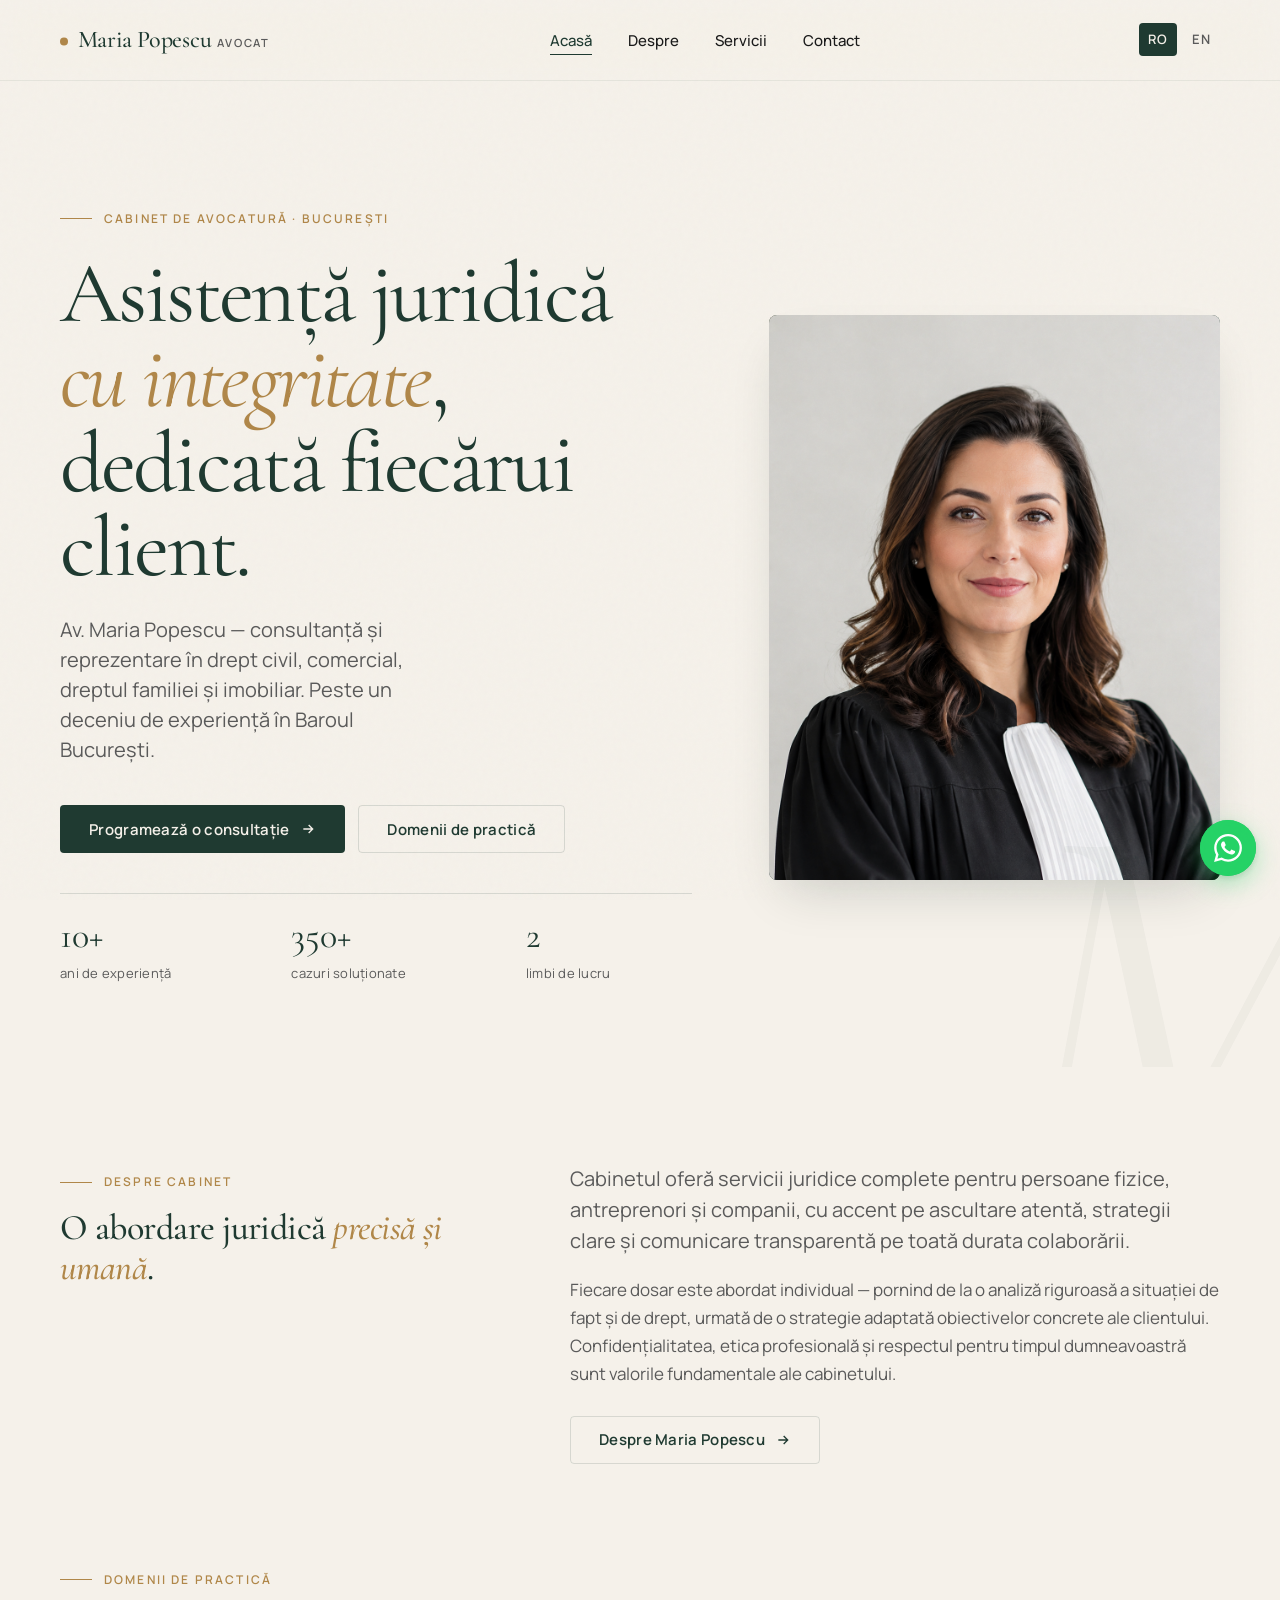
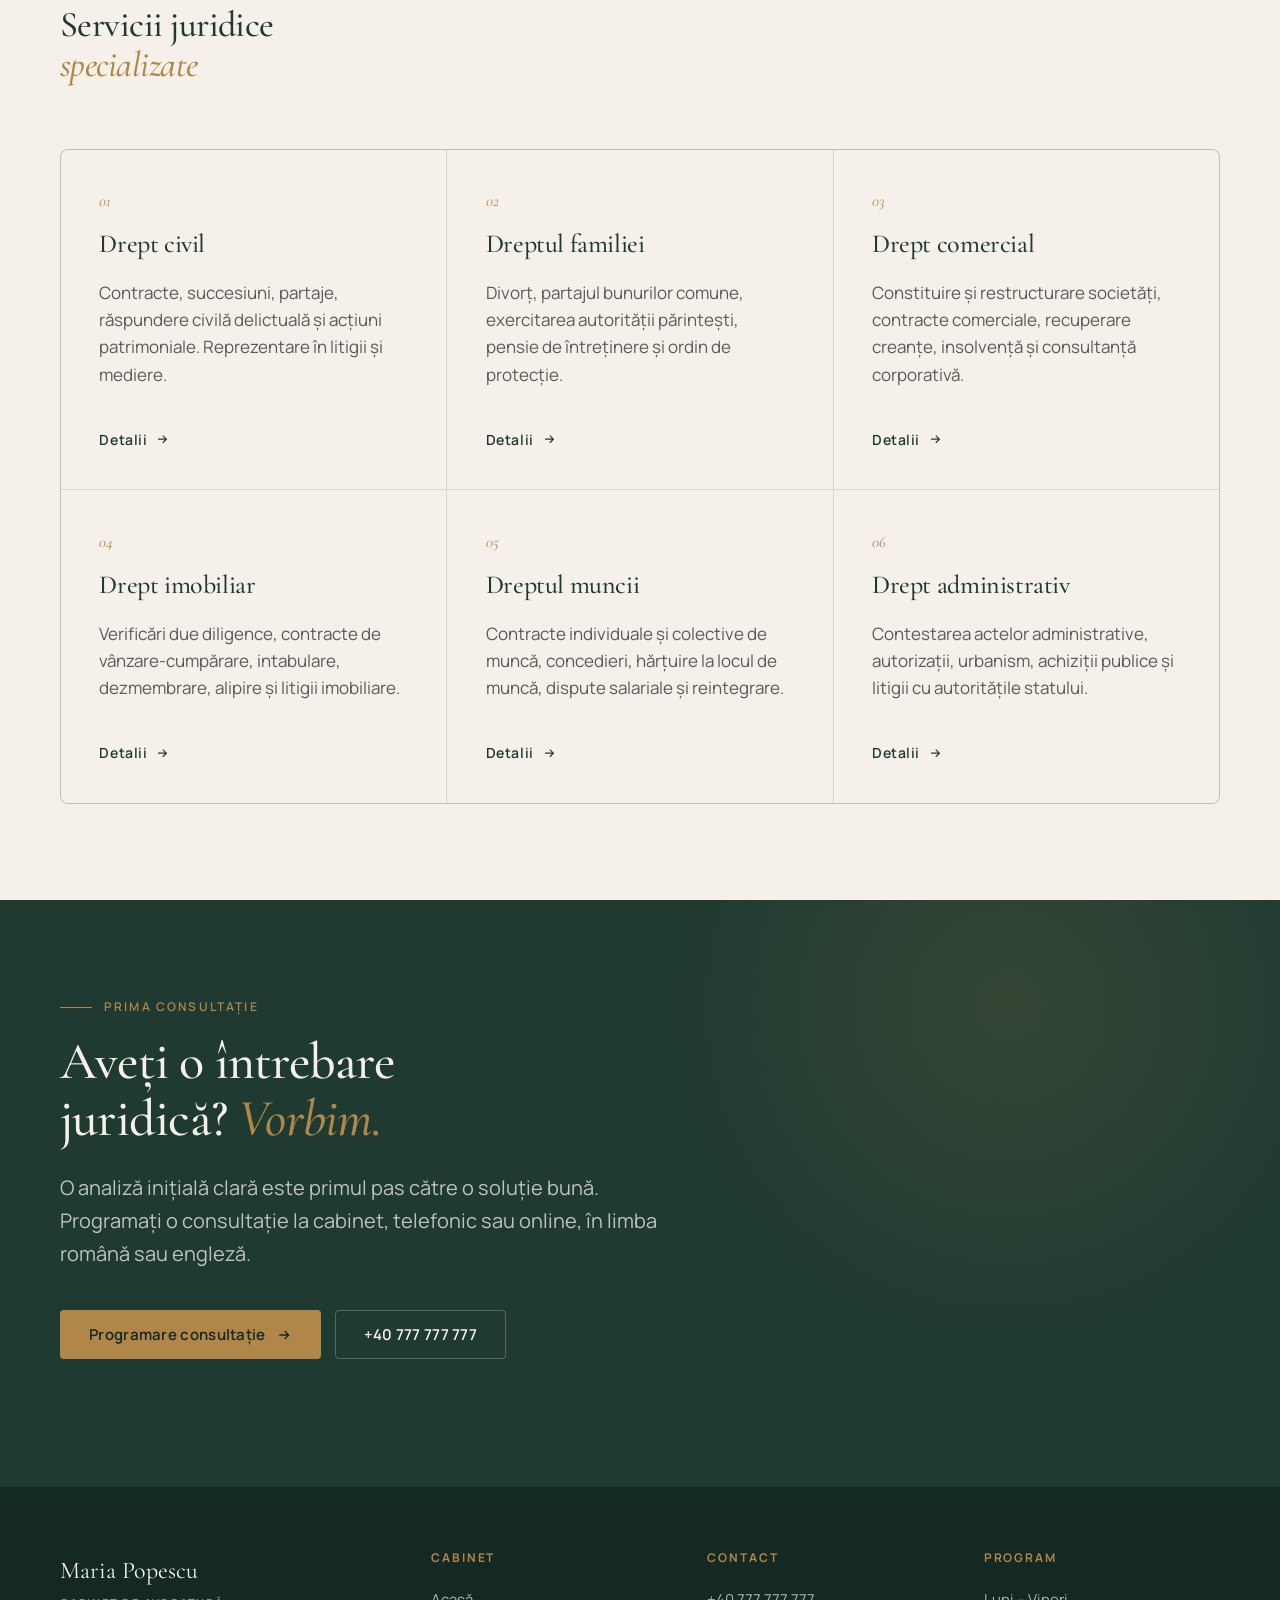
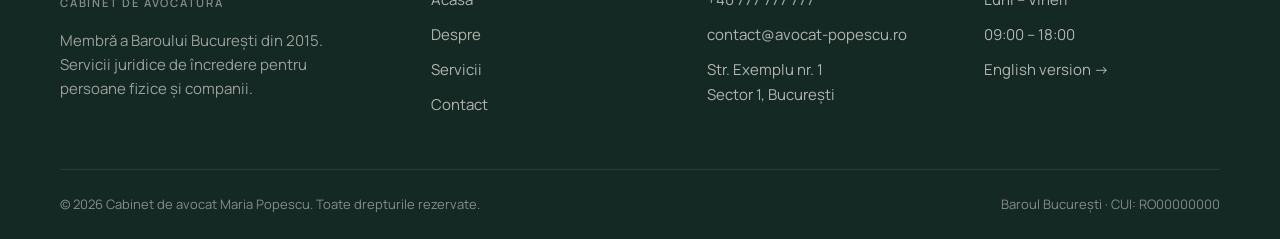
==== commit 0e23ef61: "updated photo extension" ====
--- a/index.html
+++ b/index.html
@@ -208,7 +208,7 @@
           <div class="hero-visual fade-up delay-2">
             <div class="hero-portrait">
               <div class="hero-decoration" aria-hidden="true"></div>
-                <img src="assets/portrait.jpg" alt="Av. Maria Popescu" />
+                <img src="assets/portrait.png" alt="Av. Maria Popescu" />
               <!-- <div class="hero-portrait-placeholder" aria-hidden="true">
                 <svg viewBox="0 0 24 24" fill="none" stroke-width="1"><circle cx="12" cy="8" r="4"/><path d="M4 22c0-4.4 3.6-8 8-8s8 3.6 8 8"/></svg>
                 <span>Fotografie<br>profesională</span>
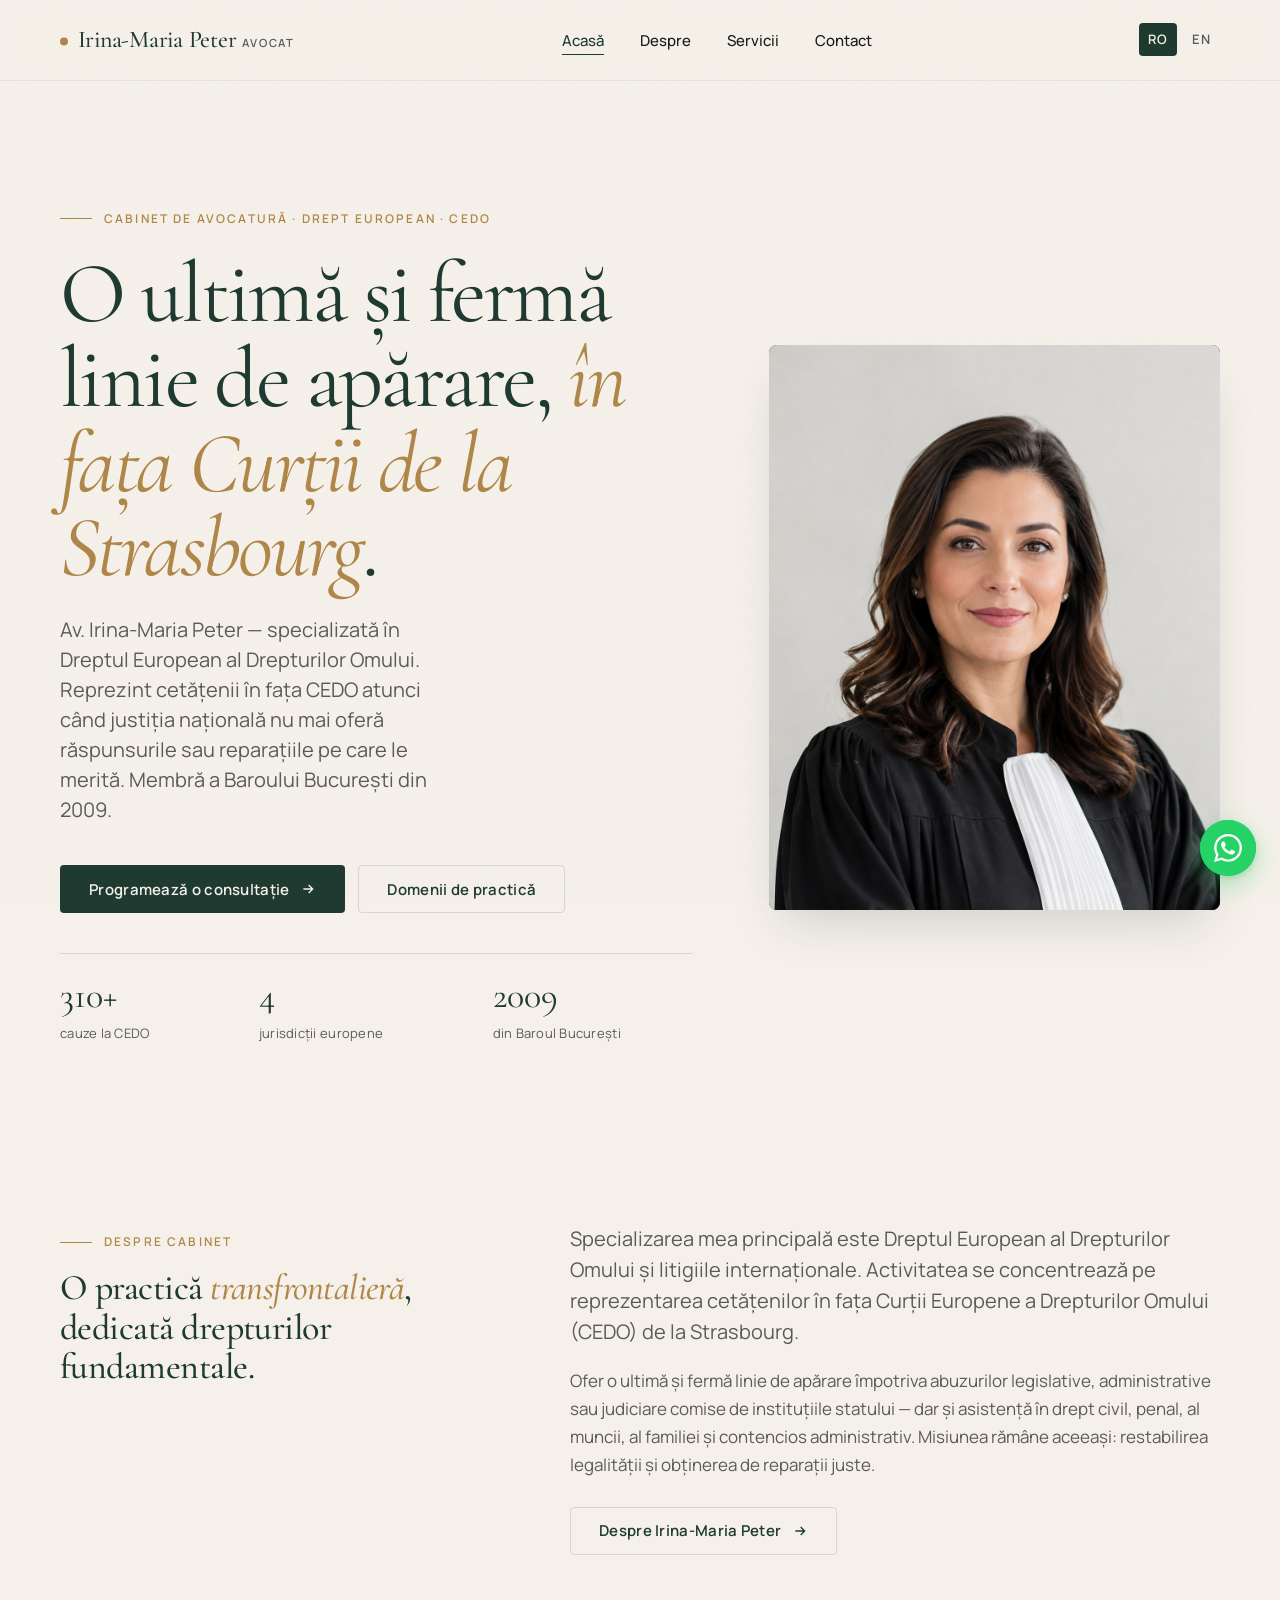
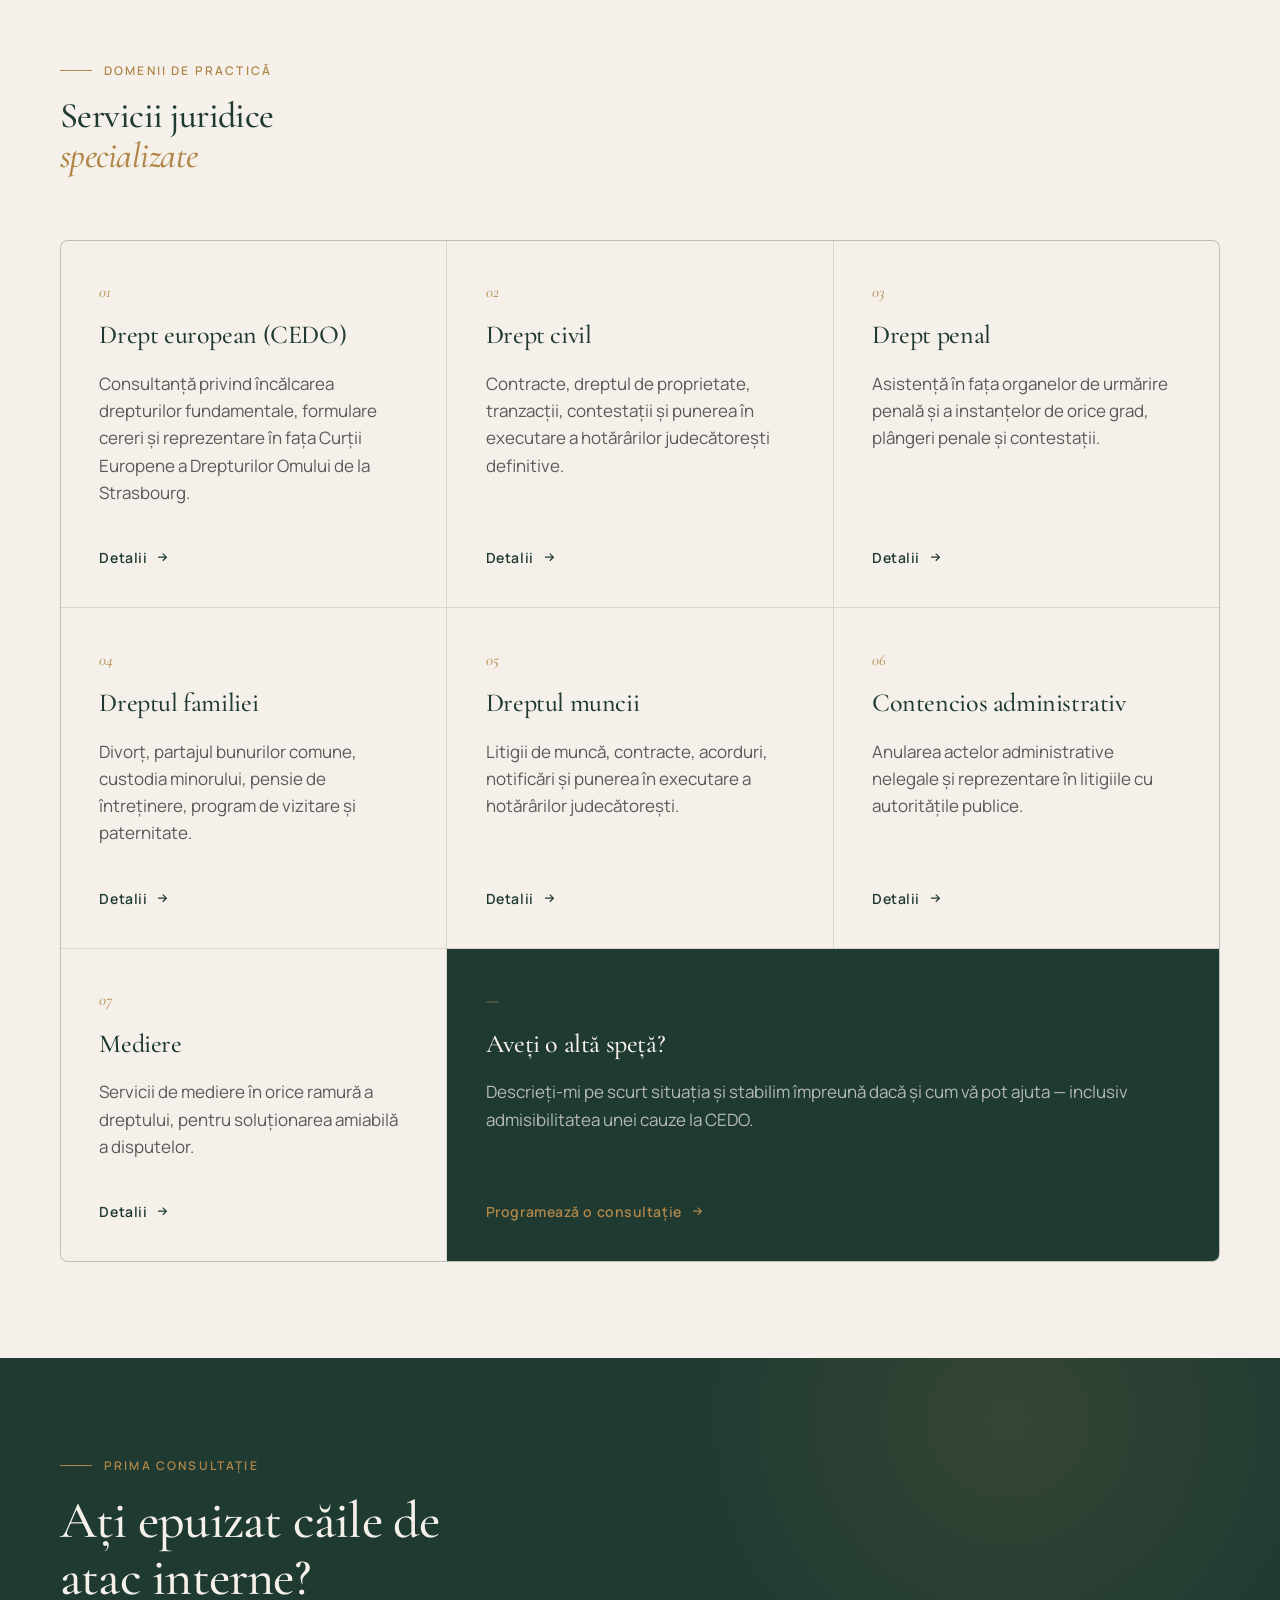
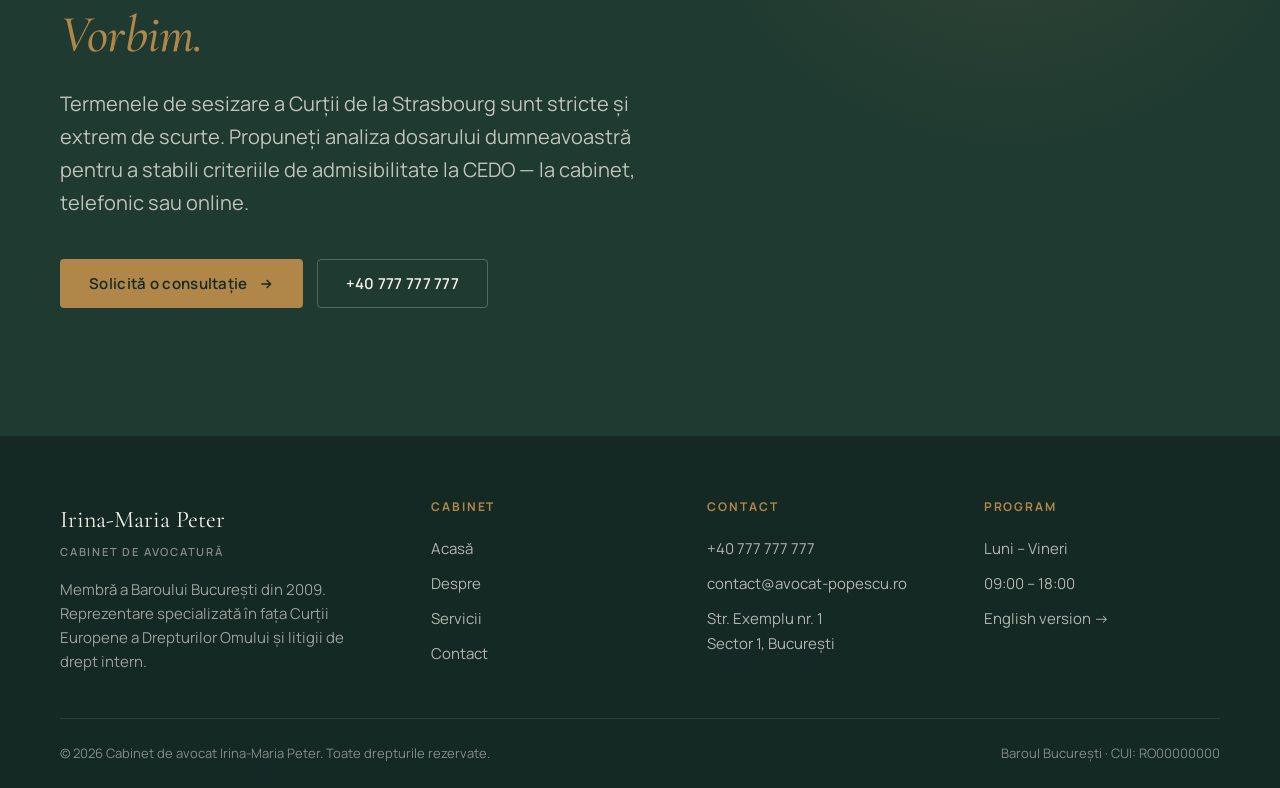
==== commit ce8cb696: "updated text with real data content" ====
--- a/index.html
+++ b/index.html
@@ -5,10 +5,10 @@
   <meta name="viewport" content="width=device-width,initial-scale=1" />
 
   <!-- ============ PRIMARY SEO ============ -->
-  <title>Av. Maria Popescu — Cabinet de avocatură în București | Drept civil, comercial și familie</title>
-  <meta name="description" content="Av. Maria Popescu — avocat în București cu peste 10 ani de experiență în drept civil, comercial, dreptul familiei și imobiliar. Consultanță juridică personalizată și reprezentare în instanță. Programări la cabinet sau online." />
-  <meta name="keywords" content="avocat București, cabinet avocatură București, avocat drept civil, avocat dreptul familiei, avocat drept comercial, avocat imobiliar, consultanță juridică București, Maria Popescu avocat" />
-  <meta name="author" content="Av. Maria Popescu" />
+  <title>Av. Irina-Maria Peter — Avocat CEDO în București | Drepturile Omului și Litigii Internaționale</title>
+  <meta name="description" content="Av. Irina-Maria Peter — avocat definitiv în Baroul București din 2009, specializată în Dreptul European al Drepturilor Omului. Peste 310 cauze la CEDO (Strasbourg) și reprezentare în drept civil, penal, al muncii, al familiei, contencios administrativ și mediere." />
+  <meta name="keywords" content="avocat CEDO, avocat drepturile omului, avocat Strasbourg, Curtea Europeană a Drepturilor Omului, avocat București, litigii internaționale, Irina-Maria Peter avocat, drept european" />
+  <meta name="author" content="Av. Irina-Maria Peter" />
   <meta name="robots" content="index, follow, max-image-preview:large" />
   <link rel="canonical" href="https://avocat-popescu.ro/" />
 
@@ -21,17 +21,17 @@
   <meta property="og:type" content="website" />
   <meta property="og:locale" content="ro_RO" />
   <meta property="og:locale:alternate" content="en_US" />
-  <meta property="og:site_name" content="Av. Maria Popescu" />
-  <meta property="og:title" content="Av. Maria Popescu — Cabinet de avocatură în București" />
-  <meta property="og:description" content="Avocat în București — drept civil, comercial, dreptul familiei și imobiliar. Consultanță juridică personalizată." />
+  <meta property="og:site_name" content="Av. Irina-Maria Peter" />
+  <meta property="og:title" content="Av. Irina-Maria Peter — Avocat CEDO în București" />
+  <meta property="og:description" content="Avocat specializată în Dreptul European al Drepturilor Omului. Peste 310 cauze la CEDO — o ultimă și fermă linie de apărare la Strasbourg." />
   <meta property="og:url" content="https://avocat-popescu.ro/" />
   <meta property="og:image" content="https://avocat-popescu.ro/assets/og-image.jpg" />
   <meta property="og:image:width" content="1200" />
   <meta property="og:image:height" content="630" />
 
   <meta name="twitter:card" content="summary_large_image" />
-  <meta name="twitter:title" content="Av. Maria Popescu — Cabinet de avocatură în București" />
-  <meta name="twitter:description" content="Avocat în București — drept civil, comercial, dreptul familiei și imobiliar." />
+  <meta name="twitter:title" content="Av. Irina-Maria Peter — Avocat CEDO în București" />
+  <meta name="twitter:description" content="Avocat specializată în Dreptul European al Drepturilor Omului și litigii internaționale." />
   <meta name="twitter:image" content="https://avocat-popescu.ro/assets/og-image.jpg" />
 
   <!-- ============ THEME ============ -->
@@ -39,7 +39,7 @@
   <meta name="color-scheme" content="light" />
 
   <!-- ============ FAVICON ============ -->
-  <link rel="icon" type="image/svg+xml" href="data:image/svg+xml,%3Csvg xmlns='http://www.w3.org/2000/svg' viewBox='0 0 32 32'%3E%3Crect width='32' height='32' rx='6' fill='%231f3a31'/%3E%3Ctext x='50%25' y='50%25' dy='.35em' text-anchor='middle' font-family='Georgia,serif' font-size='18' font-style='italic' fill='%23b08749'%3EM%3C/text%3E%3C/svg%3E" />
+  <link rel="icon" type="image/svg+xml" href="data:image/svg+xml,%3Csvg xmlns='http://www.w3.org/2000/svg' viewBox='0 0 32 32'%3E%3Crect width='32' height='32' rx='6' fill='%231f3a31'/%3E%3Ctext x='50%25' y='50%25' dy='.35em' text-anchor='middle' font-family='Georgia,serif' font-size='18' font-style='italic' fill='%23b08749'%3EI%3C/text%3E%3C/svg%3E" />
 
   <!-- ============ FONTS ============ -->
   <link rel="preconnect" href="https://fonts.googleapis.com" />
@@ -57,9 +57,9 @@
       {
         "@type": ["LegalService", "LocalBusiness", "Attorney"],
         "@id": "https://avocat-popescu.ro/#organization",
-        "name": "Cabinet de avocat Maria Popescu",
-        "alternateName": "Av. Maria Popescu",
-        "description": "Cabinet individual de avocatură în București, specializat în drept civil, comercial, dreptul familiei și imobiliar.",
+        "name": "Cabinet de avocat Irina-Maria Peter",
+        "alternateName": "Av. Irina-Maria Peter",
+        "description": "Cabinet de avocatură în București, specializat în Dreptul European al Drepturilor Omului, litigii la CEDO și reprezentare în drept civil, penal, al muncii, al familiei și contencios administrativ.",
         "url": "https://avocat-popescu.ro/",
         "telephone": "+40712345678",
         "email": "contact@avocat-popescu.ro",
@@ -86,11 +86,14 @@
             "closes": "18:00"
           }
         ],
-        "areaServed": {
-          "@type": "Country",
-          "name": "România"
-        },
+        "areaServed": [
+          { "@type": "Country", "name": "România" },
+          { "@type": "Country", "name": "Portugalia" },
+          { "@type": "Country", "name": "Franța" },
+          { "@type": "Country", "name": "Republica Moldova" }
+        ],
         "knowsLanguage": ["ro", "en"],
+        "knowsAbout": ["Convenția Europeană a Drepturilor Omului", "Curtea Europeană a Drepturilor Omului", "Drept civil", "Drept penal"],
         "founder": {
           "@id": "https://avocat-popescu.ro/#person"
         }
@@ -98,17 +101,13 @@
       {
         "@type": "Person",
         "@id": "https://avocat-popescu.ro/#person",
-        "name": "Maria Popescu",
+        "name": "Irina-Maria Peter",
         "honorificPrefix": "Av.",
-        "jobTitle": "Avocat titular",
-        "description": "Avocat titular cu peste 10 ani de experiență, specializat în drept civil, comercial, dreptul familiei și imobiliar.",
+        "jobTitle": "Avocat definitiv",
+        "description": "Avocat definitiv în Baroul București din 2009, specializată în Dreptul European al Drepturilor Omului și litigii internaționale la CEDO.",
         "memberOf": {
           "@type": "Organization",
           "name": "Baroul București"
-        },
-        "alumniOf": {
-          "@type": "EducationalOrganization",
-          "name": "Universitatea din București - Facultatea de Drept"
         },
         "worksFor": {
           "@id": "https://avocat-popescu.ro/#organization"
@@ -118,7 +117,7 @@
         "@type": "WebSite",
         "@id": "https://avocat-popescu.ro/#website",
         "url": "https://avocat-popescu.ro/",
-        "name": "Av. Maria Popescu",
+        "name": "Av. Irina-Maria Peter",
         "inLanguage": "ro",
         "publisher": { "@id": "https://avocat-popescu.ro/#organization" }
       },
@@ -138,9 +137,9 @@
   <header class="site-header">
     <div class="container">
       <nav class="nav" aria-label="Navigare principală">
-        <a href="/" class="brand" aria-label="Av. Maria Popescu — Acasă">
+        <a href="/" class="brand" aria-label="Av. Irina-Maria Peter — Acasă">
           <span class="brand-mark" aria-hidden="true"></span>
-          <span>Maria Popescu <small>Avocat</small></span>
+          <span>Irina-Maria Peter <small>Avocat</small></span>
         </a>
 
         <ul class="nav-links" data-open="false">
@@ -170,15 +169,15 @@
         <div class="hero-grid">
           <div class="hero-content">
             <div class="hero-meta fade-up">
-              <span class="eyebrow">Cabinet de avocatură · București</span>
+              <span class="eyebrow">Cabinet de avocatură · Drept european · CEDO</span>
             </div>
 
             <h1 class="fade-up delay-1">
-              Asistență juridică <em>cu integritate</em>, dedicată fiecărui client.
+              O ultimă și fermă linie de apărare, <em>în fața Curții de la Strasbourg</em>.
             </h1>
 
             <p class="hero-tagline fade-up delay-2">
-              Av. Maria Popescu — consultanță și reprezentare în drept civil, comercial, dreptul familiei și imobiliar. Peste un deceniu de experiență în Baroul București.
+              Av. Irina-Maria Peter — specializată în Dreptul European al Drepturilor Omului. Reprezint cetățenii în fața CEDO atunci când justiția națională nu mai oferă răspunsurile sau reparațiile pe care le merită. Membră a Baroului București din 2009.
             </p>
 
             <div class="hero-actions fade-up delay-3">
@@ -191,16 +190,16 @@
 
             <div class="hero-stats fade-up delay-4">
               <div class="hero-stat">
-                <span class="num">10+</span>
-                <span class="label">ani de experiență</span>
+                <span class="num">310+</span>
+                <span class="label">cauze la CEDO</span>
               </div>
               <div class="hero-stat">
-                <span class="num">350+</span>
-                <span class="label">cazuri soluționate</span>
+                <span class="num">4</span>
+                <span class="label">jurisdicții europene</span>
               </div>
               <div class="hero-stat">
-                <span class="num">2</span>
-                <span class="label">limbi de lucru</span>
+                <span class="num">2009</span>
+                <span class="label">din Baroul București</span>
               </div>
             </div>
           </div>
@@ -208,7 +207,7 @@
           <div class="hero-visual fade-up delay-2">
             <div class="hero-portrait">
               <div class="hero-decoration" aria-hidden="true"></div>
-                <img src="assets/portrait.png" alt="Av. Maria Popescu" />
+                <img src="assets/portrait.png" alt="Av. Irina-Maria Peter" />
               <!-- <div class="hero-portrait-placeholder" aria-hidden="true">
                 <svg viewBox="0 0 24 24" fill="none" stroke-width="1"><circle cx="12" cy="8" r="4"/><path d="M4 22c0-4.4 3.6-8 8-8s8 3.6 8 8"/></svg>
                 <span>Fotografie<br>profesională</span>
@@ -217,7 +216,7 @@
           </div>
         </div>
 
-        <span class="hero-bg-letter" aria-hidden="true">M</span>
+        <span class="hero-bg-letter" aria-hidden="true">I</span>
       </div>
     </section>
 
@@ -227,18 +226,18 @@
         <div class="two-col reveal">
           <div>
             <span class="eyebrow">Despre cabinet</span>
-            <h2 style="margin-top: 1rem;">O abordare juridică <em style="font-style:italic;color:var(--color-accent)">precisă și umană</em>.</h2>
+            <h2 style="margin-top: 1rem;">O practică <em style="font-style:italic;color:var(--color-accent)">transfrontalieră</em>, dedicată drepturilor fundamentale.</h2>
           </div>
           <div>
             <p class="lead">
-              Cabinetul oferă servicii juridice complete pentru persoane fizice, antreprenori și companii, cu accent pe ascultare atentă, strategii clare și comunicare transparentă pe toată durata colaborării.
+              Specializarea mea principală este Dreptul European al Drepturilor Omului și litigiile internaționale. Activitatea se concentrează pe reprezentarea cetățenilor în fața Curții Europene a Drepturilor Omului (CEDO) de la Strasbourg.
             </p>
             <p style="margin-top:1.25rem; color:var(--color-ink-muted)">
-              Fiecare dosar este abordat individual — pornind de la o analiză riguroasă a situației de fapt și de drept, urmată de o strategie adaptată obiectivelor concrete ale clientului. Confidențialitatea, etica profesională și respectul pentru timpul dumneavoastră sunt valorile fundamentale ale cabinetului.
+              Ofer o ultimă și fermă linie de apărare împotriva abuzurilor legislative, administrative sau judiciare comise de instituțiile statului — dar și asistență în drept civil, penal, al muncii, al familiei și contencios administrativ. Misiunea rămâne aceeași: restabilirea legalității și obținerea de reparații juste.
             </p>
             <p style="margin-top:1.75rem">
               <a href="/despre.html" class="btn btn-ghost btn-arrow">
-                Despre Maria Popescu
+                Despre Irina-Maria Peter
                 <svg viewBox="0 0 24 24" fill="none" stroke="currentColor" stroke-width="2"><path d="M5 12h14M13 6l6 6-6 6"/></svg>
               </a>
             </p>
@@ -258,8 +257,18 @@
         <div class="services-grid reveal">
           <article class="service-card">
             <span class="service-num">01</span>
+            <h3>Drept european (CEDO)</h3>
+            <p>Consultanță privind încălcarea drepturilor fundamentale, formulare cereri și reprezentare în fața Curții Europene a Drepturilor Omului de la Strasbourg.</p>
+            <a href="/servicii.html#european" class="service-link">
+              Detalii
+              <svg viewBox="0 0 24 24" fill="none" stroke="currentColor" stroke-width="2"><path d="M5 12h14M13 6l6 6-6 6"/></svg>
+            </a>
+          </article>
+
+          <article class="service-card">
+            <span class="service-num">02</span>
             <h3>Drept civil</h3>
-            <p>Contracte, succesiuni, partaje, răspundere civilă delictuală și acțiuni patrimoniale. Reprezentare în litigii și mediere.</p>
+            <p>Contracte, dreptul de proprietate, tranzacții, contestații și punerea în executare a hotărârilor judecătorești definitive.</p>
             <a href="/servicii.html#civil" class="service-link">
               Detalii
               <svg viewBox="0 0 24 24" fill="none" stroke="currentColor" stroke-width="2"><path d="M5 12h14M13 6l6 6-6 6"/></svg>
@@ -267,30 +276,20 @@
           </article>
 
           <article class="service-card">
-            <span class="service-num">02</span>
+            <span class="service-num">03</span>
+            <h3>Drept penal</h3>
+            <p>Asistență în fața organelor de urmărire penală și a instanțelor de orice grad, plângeri penale și contestații.</p>
+            <a href="/servicii.html#penal" class="service-link">
+              Detalii
+              <svg viewBox="0 0 24 24" fill="none" stroke="currentColor" stroke-width="2"><path d="M5 12h14M13 6l6 6-6 6"/></svg>
+            </a>
+          </article>
+
+          <article class="service-card">
+            <span class="service-num">04</span>
             <h3>Dreptul familiei</h3>
-            <p>Divorț, partajul bunurilor comune, exercitarea autorității părintești, pensie de întreținere și ordin de protecție.</p>
+            <p>Divorț, partajul bunurilor comune, custodia minorului, pensie de întreținere, program de vizitare și paternitate.</p>
             <a href="/servicii.html#familie" class="service-link">
-              Detalii
-              <svg viewBox="0 0 24 24" fill="none" stroke="currentColor" stroke-width="2"><path d="M5 12h14M13 6l6 6-6 6"/></svg>
-            </a>
-          </article>
-
-          <article class="service-card">
-            <span class="service-num">03</span>
-            <h3>Drept comercial</h3>
-            <p>Constituire și restructurare societăți, contracte comerciale, recuperare creanțe, insolvență și consultanță corporativă.</p>
-            <a href="/servicii.html#comercial" class="service-link">
-              Detalii
-              <svg viewBox="0 0 24 24" fill="none" stroke="currentColor" stroke-width="2"><path d="M5 12h14M13 6l6 6-6 6"/></svg>
-            </a>
-          </article>
-
-          <article class="service-card">
-            <span class="service-num">04</span>
-            <h3>Drept imobiliar</h3>
-            <p>Verificări due diligence, contracte de vânzare-cumpărare, intabulare, dezmembrare, alipire și litigii imobiliare.</p>
-            <a href="/servicii.html#imobiliar" class="service-link">
               Detalii
               <svg viewBox="0 0 24 24" fill="none" stroke="currentColor" stroke-width="2"><path d="M5 12h14M13 6l6 6-6 6"/></svg>
             </a>
@@ -299,7 +298,7 @@
           <article class="service-card">
             <span class="service-num">05</span>
             <h3>Dreptul muncii</h3>
-            <p>Contracte individuale și colective de muncă, concedieri, hărțuire la locul de muncă, dispute salariale și reintegrare.</p>
+            <p>Litigii de muncă, contracte, acorduri, notificări și punerea în executare a hotărârilor judecătorești.</p>
             <a href="/servicii.html#munca" class="service-link">
               Detalii
               <svg viewBox="0 0 24 24" fill="none" stroke="currentColor" stroke-width="2"><path d="M5 12h14M13 6l6 6-6 6"/></svg>
@@ -308,10 +307,30 @@
 
           <article class="service-card">
             <span class="service-num">06</span>
-            <h3>Drept administrativ</h3>
-            <p>Contestarea actelor administrative, autorizații, urbanism, achiziții publice și litigii cu autoritățile statului.</p>
+            <h3>Contencios administrativ</h3>
+            <p>Anularea actelor administrative nelegale și reprezentare în litigiile cu autoritățile publice.</p>
             <a href="/servicii.html#administrativ" class="service-link">
               Detalii
+              <svg viewBox="0 0 24 24" fill="none" stroke="currentColor" stroke-width="2"><path d="M5 12h14M13 6l6 6-6 6"/></svg>
+            </a>
+          </article>
+
+          <article class="service-card">
+            <span class="service-num">07</span>
+            <h3>Mediere</h3>
+            <p>Servicii de mediere în orice ramură a dreptului, pentru soluționarea amiabilă a disputelor.</p>
+            <a href="/servicii.html#mediere" class="service-link">
+              Detalii
+              <svg viewBox="0 0 24 24" fill="none" stroke="currentColor" stroke-width="2"><path d="M5 12h14M13 6l6 6-6 6"/></svg>
+            </a>
+          </article>
+
+          <article class="service-card service-cta">
+            <span class="service-num">—</span>
+            <h3>Aveți o altă speță?</h3>
+            <p>Descrieți-mi pe scurt situația și stabilim împreună dacă și cum vă pot ajuta — inclusiv admisibilitatea unei cauze la CEDO.</p>
+            <a href="/contact.html" class="service-link">
+              Programează o consultație
               <svg viewBox="0 0 24 24" fill="none" stroke="currentColor" stroke-width="2"><path d="M5 12h14M13 6l6 6-6 6"/></svg>
             </a>
           </article>
@@ -324,11 +343,11 @@
       <div class="container">
         <div class="reveal">
           <span class="eyebrow" style="color:var(--color-accent)">Prima consultație</span>
-          <h2 style="margin-top:1rem">Aveți o întrebare juridică? <em>Vorbim.</em></h2>
-          <p>O analiză inițială clară este primul pas către o soluție bună. Programați o consultație la cabinet, telefonic sau online, în limba română sau engleză.</p>
+          <h2 style="margin-top:1rem">Ați epuizat căile de atac interne? <em>Vorbim.</em></h2>
+          <p>Termenele de sesizare a Curții de la Strasbourg sunt stricte și extrem de scurte. Propuneți analiza dosarului dumneavoastră pentru a stabili criteriile de admisibilitate la CEDO — la cabinet, telefonic sau online.</p>
           <div class="hero-actions">
             <a href="/contact.html" class="btn btn-primary btn-arrow">
-              Programare consultație
+              Solicită o consultație
               <svg viewBox="0 0 24 24" fill="none" stroke="currentColor" stroke-width="2"><path d="M5 12h14M13 6l6 6-6 6"/></svg>
             </a>
             <a href="tel:+40712345678" class="btn btn-ghost">+40 777 777 777</a>
@@ -344,11 +363,11 @@
       <div class="footer-grid">
         <div>
           <span class="footer-brand">
-            Maria Popescu
+            Irina-Maria Peter
             <small>Cabinet de avocatură</small>
           </span>
           <p style="color:rgba(245,241,234,0.6); max-width:32ch; font-size:0.9375rem; line-height:1.6">
-            Membră a Baroului București din 2015. Servicii juridice de încredere pentru persoane fizice și companii.
+            Membră a Baroului București din 2009. Reprezentare specializată în fața Curții Europene a Drepturilor Omului și litigii de drept intern.
           </p>
         </div>
 
@@ -382,7 +401,7 @@
       </div>
 
       <div class="footer-meta">
-        <span>© <span data-year>2026</span> Cabinet de avocat Maria Popescu. Toate drepturile rezervate.</span>
+        <span>© <span data-year>2026</span> Cabinet de avocat Irina-Maria Peter. Toate drepturile rezervate.</span>
         <span>Baroul București · CUI: RO00000000</span>
       </div>
     </div>
--- a/assets/styles.css
+++ b/assets/styles.css
@@ -593,6 +593,24 @@
 }
 
 .service-card:hover { background: var(--color-bg-card); }
+
+.service-card.service-cta {
+  grid-column: span 2;
+  background: var(--color-primary);
+  justify-content: center;
+}
+.service-card.service-cta:hover { background: var(--color-primary); }
+.service-card.service-cta .service-num { color: var(--color-accent); }
+.service-card.service-cta h3 { color: var(--color-bg); }
+.service-card.service-cta p { color: rgba(245, 241, 234, 0.7); }
+.service-card.service-cta .service-link { color: var(--color-accent); }
+
+@media (max-width: 900px) {
+  .service-card.service-cta { grid-column: span 1; }
+}
+@media (max-width: 560px) {
+  .service-card.service-cta { display: none; }
+}
 
 .service-num {
   font-family: var(--font-display);
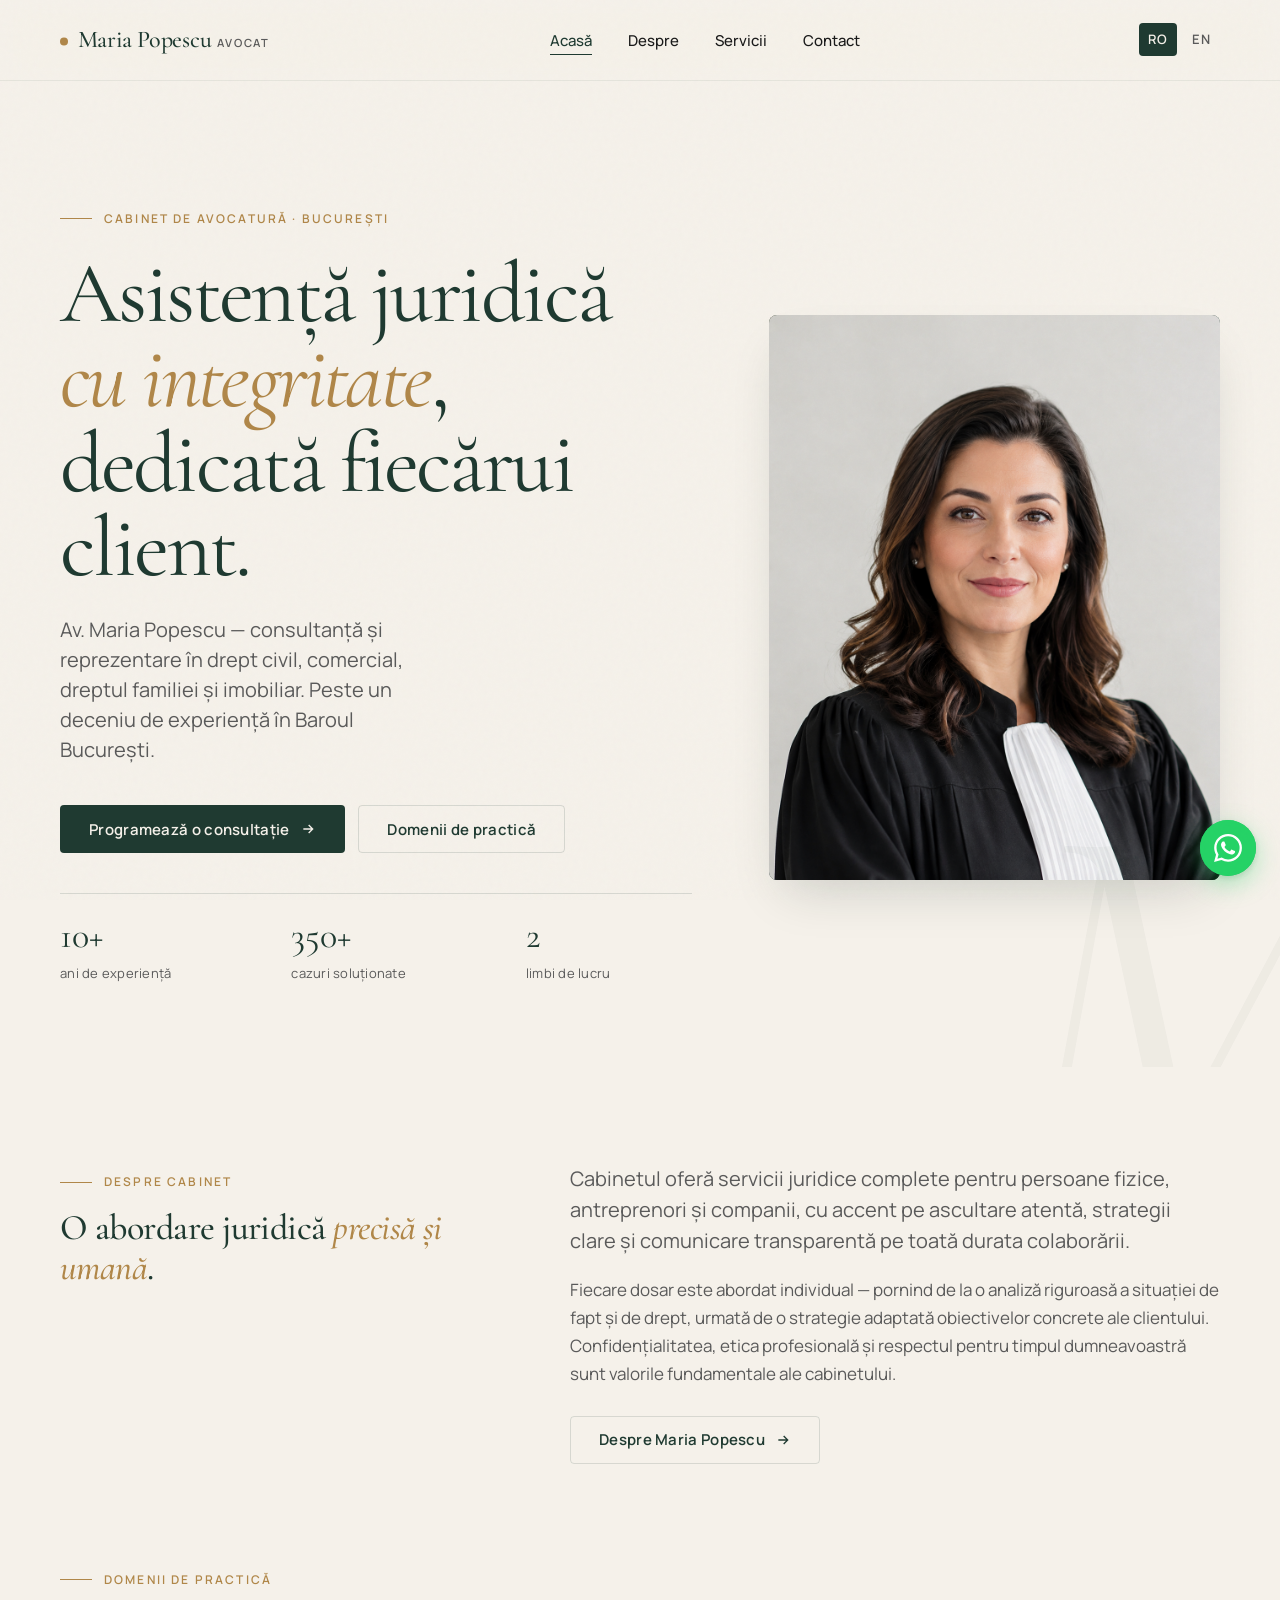
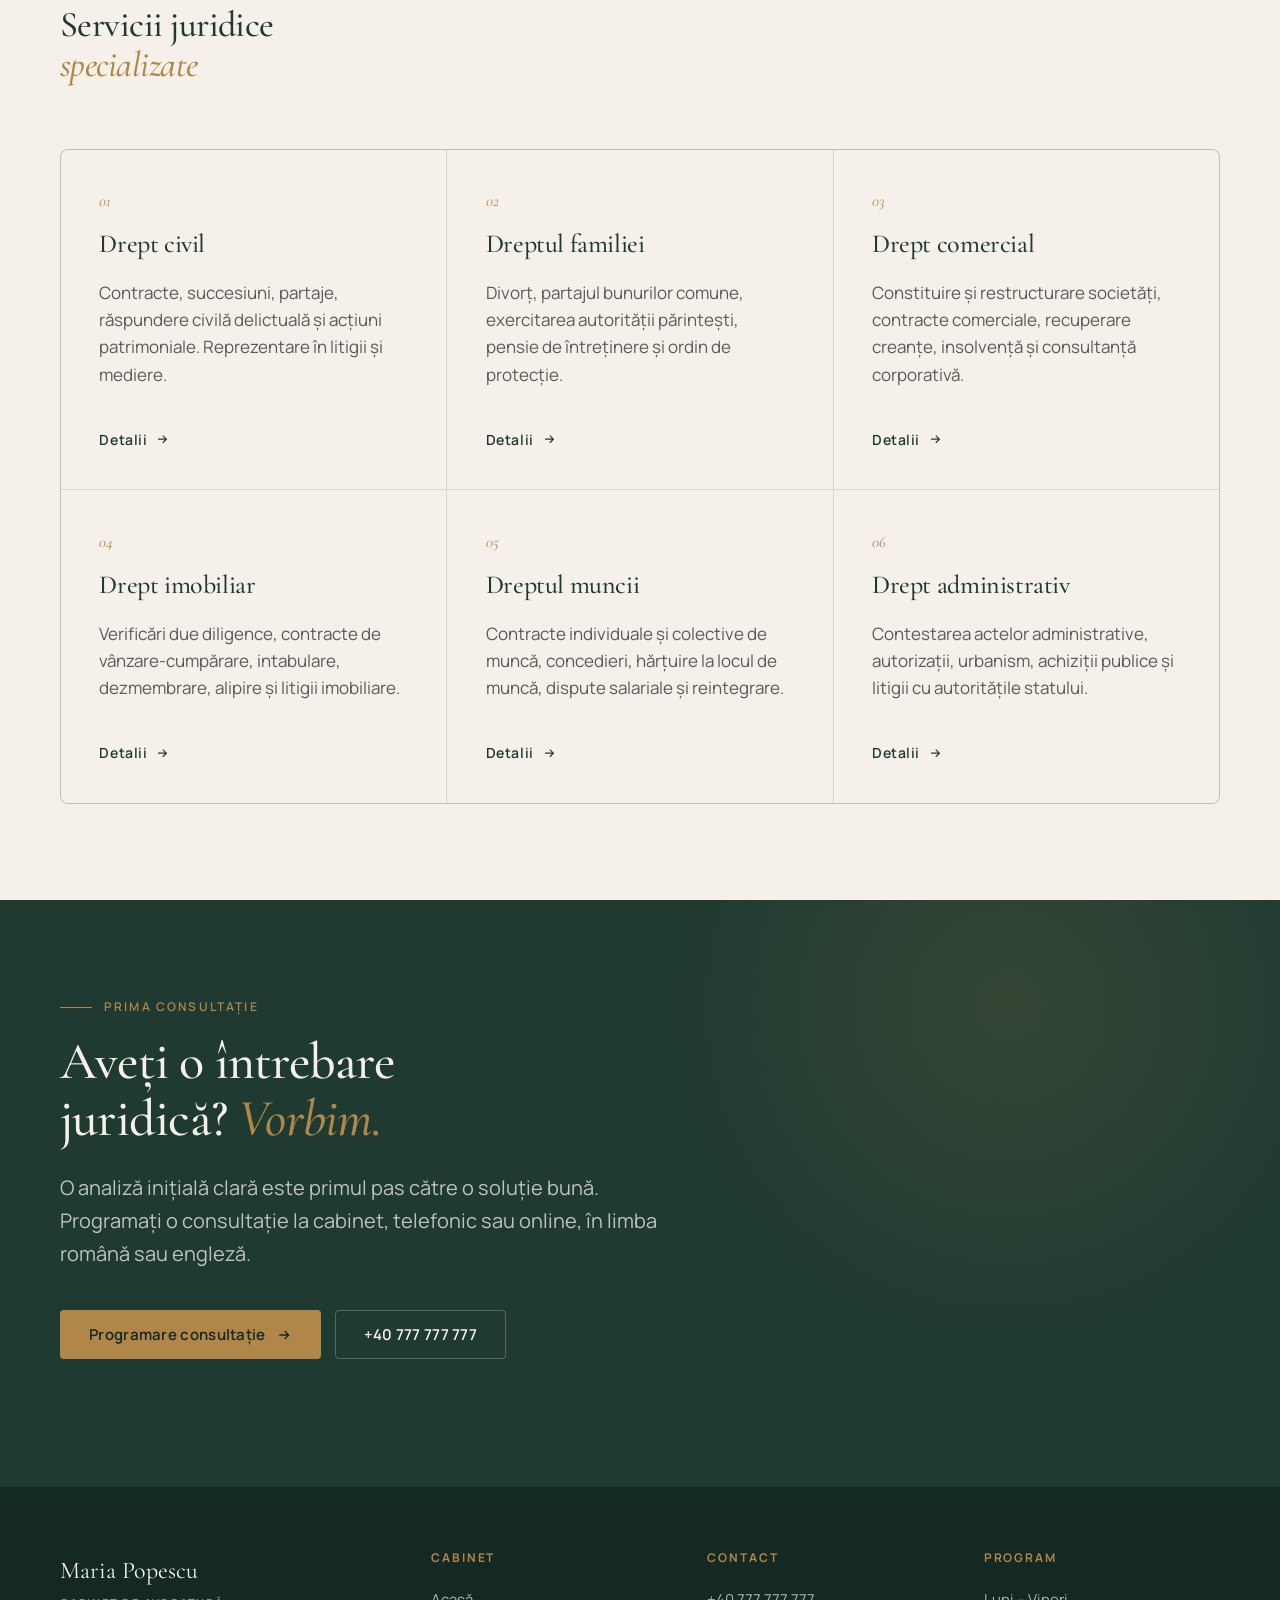
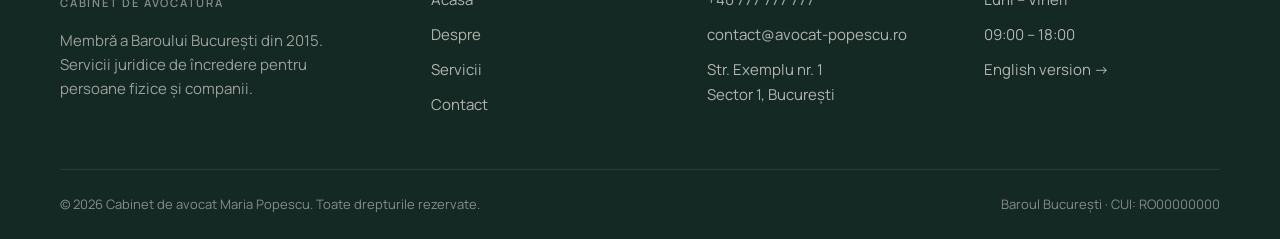
==== commit f17e67d1: "Add files via upload" ====
--- a/index.html
+++ b/index.html
@@ -5,10 +5,10 @@
   <meta name="viewport" content="width=device-width,initial-scale=1" />
 
   <!-- ============ PRIMARY SEO ============ -->
-  <title>Av. Irina-Maria Peter — Avocat CEDO în București | Drepturile Omului și Litigii Internaționale</title>
-  <meta name="description" content="Av. Irina-Maria Peter — avocat definitiv în Baroul București din 2009, specializată în Dreptul European al Drepturilor Omului. Peste 310 cauze la CEDO (Strasbourg) și reprezentare în drept civil, penal, al muncii, al familiei, contencios administrativ și mediere." />
-  <meta name="keywords" content="avocat CEDO, avocat drepturile omului, avocat Strasbourg, Curtea Europeană a Drepturilor Omului, avocat București, litigii internaționale, Irina-Maria Peter avocat, drept european" />
-  <meta name="author" content="Av. Irina-Maria Peter" />
+  <title>Av. Maria Popescu — Cabinet de avocatură în București | Drept civil, comercial și familie</title>
+  <meta name="description" content="Av. Maria Popescu — avocat în București cu peste 10 ani de experiență în drept civil, comercial, dreptul familiei și imobiliar. Consultanță juridică personalizată și reprezentare în instanță. Programări la cabinet sau online." />
+  <meta name="keywords" content="avocat București, cabinet avocatură București, avocat drept civil, avocat dreptul familiei, avocat drept comercial, avocat imobiliar, consultanță juridică București, Maria Popescu avocat" />
+  <meta name="author" content="Av. Maria Popescu" />
   <meta name="robots" content="index, follow, max-image-preview:large" />
   <link rel="canonical" href="https://avocat-popescu.ro/" />
 
@@ -21,17 +21,17 @@
   <meta property="og:type" content="website" />
   <meta property="og:locale" content="ro_RO" />
   <meta property="og:locale:alternate" content="en_US" />
-  <meta property="og:site_name" content="Av. Irina-Maria Peter" />
-  <meta property="og:title" content="Av. Irina-Maria Peter — Avocat CEDO în București" />
-  <meta property="og:description" content="Avocat specializată în Dreptul European al Drepturilor Omului. Peste 310 cauze la CEDO — o ultimă și fermă linie de apărare la Strasbourg." />
+  <meta property="og:site_name" content="Av. Maria Popescu" />
+  <meta property="og:title" content="Av. Maria Popescu — Cabinet de avocatură în București" />
+  <meta property="og:description" content="Avocat în București — drept civil, comercial, dreptul familiei și imobiliar. Consultanță juridică personalizată." />
   <meta property="og:url" content="https://avocat-popescu.ro/" />
   <meta property="og:image" content="https://avocat-popescu.ro/assets/og-image.jpg" />
   <meta property="og:image:width" content="1200" />
   <meta property="og:image:height" content="630" />
 
   <meta name="twitter:card" content="summary_large_image" />
-  <meta name="twitter:title" content="Av. Irina-Maria Peter — Avocat CEDO în București" />
-  <meta name="twitter:description" content="Avocat specializată în Dreptul European al Drepturilor Omului și litigii internaționale." />
+  <meta name="twitter:title" content="Av. Maria Popescu — Cabinet de avocatură în București" />
+  <meta name="twitter:description" content="Avocat în București — drept civil, comercial, dreptul familiei și imobiliar." />
   <meta name="twitter:image" content="https://avocat-popescu.ro/assets/og-image.jpg" />
 
   <!-- ============ THEME ============ -->
@@ -39,7 +39,7 @@
   <meta name="color-scheme" content="light" />
 
   <!-- ============ FAVICON ============ -->
-  <link rel="icon" type="image/svg+xml" href="data:image/svg+xml,%3Csvg xmlns='http://www.w3.org/2000/svg' viewBox='0 0 32 32'%3E%3Crect width='32' height='32' rx='6' fill='%231f3a31'/%3E%3Ctext x='50%25' y='50%25' dy='.35em' text-anchor='middle' font-family='Georgia,serif' font-size='18' font-style='italic' fill='%23b08749'%3EI%3C/text%3E%3C/svg%3E" />
+  <link rel="icon" type="image/svg+xml" href="data:image/svg+xml,%3Csvg xmlns='http://www.w3.org/2000/svg' viewBox='0 0 32 32'%3E%3Crect width='32' height='32' rx='6' fill='%231f3a31'/%3E%3Ctext x='50%25' y='50%25' dy='.35em' text-anchor='middle' font-family='Georgia,serif' font-size='18' font-style='italic' fill='%23b08749'%3EM%3C/text%3E%3C/svg%3E" />
 
   <!-- ============ FONTS ============ -->
   <link rel="preconnect" href="https://fonts.googleapis.com" />
@@ -57,9 +57,9 @@
       {
         "@type": ["LegalService", "LocalBusiness", "Attorney"],
         "@id": "https://avocat-popescu.ro/#organization",
-        "name": "Cabinet de avocat Irina-Maria Peter",
-        "alternateName": "Av. Irina-Maria Peter",
-        "description": "Cabinet de avocatură în București, specializat în Dreptul European al Drepturilor Omului, litigii la CEDO și reprezentare în drept civil, penal, al muncii, al familiei și contencios administrativ.",
+        "name": "Cabinet de avocat Maria Popescu",
+        "alternateName": "Av. Maria Popescu",
+        "description": "Cabinet individual de avocatură în București, specializat în drept civil, comercial, dreptul familiei și imobiliar.",
         "url": "https://avocat-popescu.ro/",
         "telephone": "+40712345678",
         "email": "contact@avocat-popescu.ro",
@@ -86,14 +86,11 @@
             "closes": "18:00"
           }
         ],
-        "areaServed": [
-          { "@type": "Country", "name": "România" },
-          { "@type": "Country", "name": "Portugalia" },
-          { "@type": "Country", "name": "Franța" },
-          { "@type": "Country", "name": "Republica Moldova" }
-        ],
+        "areaServed": {
+          "@type": "Country",
+          "name": "România"
+        },
         "knowsLanguage": ["ro", "en"],
-        "knowsAbout": ["Convenția Europeană a Drepturilor Omului", "Curtea Europeană a Drepturilor Omului", "Drept civil", "Drept penal"],
         "founder": {
           "@id": "https://avocat-popescu.ro/#person"
         }
@@ -101,13 +98,17 @@
       {
         "@type": "Person",
         "@id": "https://avocat-popescu.ro/#person",
-        "name": "Irina-Maria Peter",
+        "name": "Maria Popescu",
         "honorificPrefix": "Av.",
-        "jobTitle": "Avocat definitiv",
-        "description": "Avocat definitiv în Baroul București din 2009, specializată în Dreptul European al Drepturilor Omului și litigii internaționale la CEDO.",
+        "jobTitle": "Avocat titular",
+        "description": "Avocat titular cu peste 10 ani de experiență, specializat în drept civil, comercial, dreptul familiei și imobiliar.",
         "memberOf": {
           "@type": "Organization",
           "name": "Baroul București"
+        },
+        "alumniOf": {
+          "@type": "EducationalOrganization",
+          "name": "Universitatea din București - Facultatea de Drept"
         },
         "worksFor": {
           "@id": "https://avocat-popescu.ro/#organization"
@@ -117,7 +118,7 @@
         "@type": "WebSite",
         "@id": "https://avocat-popescu.ro/#website",
         "url": "https://avocat-popescu.ro/",
-        "name": "Av. Irina-Maria Peter",
+        "name": "Av. Maria Popescu",
         "inLanguage": "ro",
         "publisher": { "@id": "https://avocat-popescu.ro/#organization" }
       },
@@ -137,9 +138,9 @@
   <header class="site-header">
     <div class="container">
       <nav class="nav" aria-label="Navigare principală">
-        <a href="/" class="brand" aria-label="Av. Irina-Maria Peter — Acasă">
+        <a href="/" class="brand" aria-label="Av. Maria Popescu — Acasă">
           <span class="brand-mark" aria-hidden="true"></span>
-          <span>Irina-Maria Peter <small>Avocat</small></span>
+          <span>Maria Popescu <small>Avocat</small></span>
         </a>
 
         <ul class="nav-links" data-open="false">
@@ -169,15 +170,15 @@
         <div class="hero-grid">
           <div class="hero-content">
             <div class="hero-meta fade-up">
-              <span class="eyebrow">Cabinet de avocatură · Drept european · CEDO</span>
+              <span class="eyebrow">Cabinet de avocatură · București</span>
             </div>
 
             <h1 class="fade-up delay-1">
-              O ultimă și fermă linie de apărare, <em>în fața Curții de la Strasbourg</em>.
+              Asistență juridică <em>cu integritate</em>, dedicată fiecărui client.
             </h1>
 
             <p class="hero-tagline fade-up delay-2">
-              Av. Irina-Maria Peter — specializată în Dreptul European al Drepturilor Omului. Reprezint cetățenii în fața CEDO atunci când justiția națională nu mai oferă răspunsurile sau reparațiile pe care le merită. Membră a Baroului București din 2009.
+              Av. Maria Popescu — consultanță și reprezentare în drept civil, comercial, dreptul familiei și imobiliar. Peste un deceniu de experiență în Baroul București.
             </p>
 
             <div class="hero-actions fade-up delay-3">
@@ -190,16 +191,16 @@
 
             <div class="hero-stats fade-up delay-4">
               <div class="hero-stat">
-                <span class="num">310+</span>
-                <span class="label">cauze la CEDO</span>
+                <span class="num">10+</span>
+                <span class="label">ani de experiență</span>
               </div>
               <div class="hero-stat">
-                <span class="num">4</span>
-                <span class="label">jurisdicții europene</span>
+                <span class="num">350+</span>
+                <span class="label">cazuri soluționate</span>
               </div>
               <div class="hero-stat">
-                <span class="num">2009</span>
-                <span class="label">din Baroul București</span>
+                <span class="num">2</span>
+                <span class="label">limbi de lucru</span>
               </div>
             </div>
           </div>
@@ -207,7 +208,7 @@
           <div class="hero-visual fade-up delay-2">
             <div class="hero-portrait">
               <div class="hero-decoration" aria-hidden="true"></div>
-                <img src="assets/portrait.png" alt="Av. Irina-Maria Peter" />
+                <img src="assets/portrait.png" alt="Av. Maria Popescu" />
               <!-- <div class="hero-portrait-placeholder" aria-hidden="true">
                 <svg viewBox="0 0 24 24" fill="none" stroke-width="1"><circle cx="12" cy="8" r="4"/><path d="M4 22c0-4.4 3.6-8 8-8s8 3.6 8 8"/></svg>
                 <span>Fotografie<br>profesională</span>
@@ -216,7 +217,7 @@
           </div>
         </div>
 
-        <span class="hero-bg-letter" aria-hidden="true">I</span>
+        <span class="hero-bg-letter" aria-hidden="true">M</span>
       </div>
     </section>
 
@@ -226,18 +227,18 @@
         <div class="two-col reveal">
           <div>
             <span class="eyebrow">Despre cabinet</span>
-            <h2 style="margin-top: 1rem;">O practică <em style="font-style:italic;color:var(--color-accent)">transfrontalieră</em>, dedicată drepturilor fundamentale.</h2>
+            <h2 style="margin-top: 1rem;">O abordare juridică <em style="font-style:italic;color:var(--color-accent)">precisă și umană</em>.</h2>
           </div>
           <div>
             <p class="lead">
-              Specializarea mea principală este Dreptul European al Drepturilor Omului și litigiile internaționale. Activitatea se concentrează pe reprezentarea cetățenilor în fața Curții Europene a Drepturilor Omului (CEDO) de la Strasbourg.
+              Cabinetul oferă servicii juridice complete pentru persoane fizice, antreprenori și companii, cu accent pe ascultare atentă, strategii clare și comunicare transparentă pe toată durata colaborării.
             </p>
             <p style="margin-top:1.25rem; color:var(--color-ink-muted)">
-              Ofer o ultimă și fermă linie de apărare împotriva abuzurilor legislative, administrative sau judiciare comise de instituțiile statului — dar și asistență în drept civil, penal, al muncii, al familiei și contencios administrativ. Misiunea rămâne aceeași: restabilirea legalității și obținerea de reparații juste.
+              Fiecare dosar este abordat individual — pornind de la o analiză riguroasă a situației de fapt și de drept, urmată de o strategie adaptată obiectivelor concrete ale clientului. Confidențialitatea, etica profesională și respectul pentru timpul dumneavoastră sunt valorile fundamentale ale cabinetului.
             </p>
             <p style="margin-top:1.75rem">
               <a href="/despre.html" class="btn btn-ghost btn-arrow">
-                Despre Irina-Maria Peter
+                Despre Maria Popescu
                 <svg viewBox="0 0 24 24" fill="none" stroke="currentColor" stroke-width="2"><path d="M5 12h14M13 6l6 6-6 6"/></svg>
               </a>
             </p>
@@ -257,9 +258,9 @@
         <div class="services-grid reveal">
           <article class="service-card">
             <span class="service-num">01</span>
-            <h3>Drept european (CEDO)</h3>
-            <p>Consultanță privind încălcarea drepturilor fundamentale, formulare cereri și reprezentare în fața Curții Europene a Drepturilor Omului de la Strasbourg.</p>
-            <a href="/servicii.html#european" class="service-link">
+            <h3>Drept civil</h3>
+            <p>Contracte, succesiuni, partaje, răspundere civilă delictuală și acțiuni patrimoniale. Reprezentare în litigii și mediere.</p>
+            <a href="/servicii.html#civil" class="service-link">
               Detalii
               <svg viewBox="0 0 24 24" fill="none" stroke="currentColor" stroke-width="2"><path d="M5 12h14M13 6l6 6-6 6"/></svg>
             </a>
@@ -267,9 +268,9 @@
 
           <article class="service-card">
             <span class="service-num">02</span>
-            <h3>Drept civil</h3>
-            <p>Contracte, dreptul de proprietate, tranzacții, contestații și punerea în executare a hotărârilor judecătorești definitive.</p>
-            <a href="/servicii.html#civil" class="service-link">
+            <h3>Dreptul familiei</h3>
+            <p>Divorț, partajul bunurilor comune, exercitarea autorității părintești, pensie de întreținere și ordin de protecție.</p>
+            <a href="/servicii.html#familie" class="service-link">
               Detalii
               <svg viewBox="0 0 24 24" fill="none" stroke="currentColor" stroke-width="2"><path d="M5 12h14M13 6l6 6-6 6"/></svg>
             </a>
@@ -277,9 +278,9 @@
 
           <article class="service-card">
             <span class="service-num">03</span>
-            <h3>Drept penal</h3>
-            <p>Asistență în fața organelor de urmărire penală și a instanțelor de orice grad, plângeri penale și contestații.</p>
-            <a href="/servicii.html#penal" class="service-link">
+            <h3>Drept comercial</h3>
+            <p>Constituire și restructurare societăți, contracte comerciale, recuperare creanțe, insolvență și consultanță corporativă.</p>
+            <a href="/servicii.html#comercial" class="service-link">
               Detalii
               <svg viewBox="0 0 24 24" fill="none" stroke="currentColor" stroke-width="2"><path d="M5 12h14M13 6l6 6-6 6"/></svg>
             </a>
@@ -287,9 +288,9 @@
 
           <article class="service-card">
             <span class="service-num">04</span>
-            <h3>Dreptul familiei</h3>
-            <p>Divorț, partajul bunurilor comune, custodia minorului, pensie de întreținere, program de vizitare și paternitate.</p>
-            <a href="/servicii.html#familie" class="service-link">
+            <h3>Drept imobiliar</h3>
+            <p>Verificări due diligence, contracte de vânzare-cumpărare, intabulare, dezmembrare, alipire și litigii imobiliare.</p>
+            <a href="/servicii.html#imobiliar" class="service-link">
               Detalii
               <svg viewBox="0 0 24 24" fill="none" stroke="currentColor" stroke-width="2"><path d="M5 12h14M13 6l6 6-6 6"/></svg>
             </a>
@@ -298,7 +299,7 @@
           <article class="service-card">
             <span class="service-num">05</span>
             <h3>Dreptul muncii</h3>
-            <p>Litigii de muncă, contracte, acorduri, notificări și punerea în executare a hotărârilor judecătorești.</p>
+            <p>Contracte individuale și colective de muncă, concedieri, hărțuire la locul de muncă, dispute salariale și reintegrare.</p>
             <a href="/servicii.html#munca" class="service-link">
               Detalii
               <svg viewBox="0 0 24 24" fill="none" stroke="currentColor" stroke-width="2"><path d="M5 12h14M13 6l6 6-6 6"/></svg>
@@ -307,30 +308,10 @@
 
           <article class="service-card">
             <span class="service-num">06</span>
-            <h3>Contencios administrativ</h3>
-            <p>Anularea actelor administrative nelegale și reprezentare în litigiile cu autoritățile publice.</p>
+            <h3>Drept administrativ</h3>
+            <p>Contestarea actelor administrative, autorizații, urbanism, achiziții publice și litigii cu autoritățile statului.</p>
             <a href="/servicii.html#administrativ" class="service-link">
               Detalii
-              <svg viewBox="0 0 24 24" fill="none" stroke="currentColor" stroke-width="2"><path d="M5 12h14M13 6l6 6-6 6"/></svg>
-            </a>
-          </article>
-
-          <article class="service-card">
-            <span class="service-num">07</span>
-            <h3>Mediere</h3>
-            <p>Servicii de mediere în orice ramură a dreptului, pentru soluționarea amiabilă a disputelor.</p>
-            <a href="/servicii.html#mediere" class="service-link">
-              Detalii
-              <svg viewBox="0 0 24 24" fill="none" stroke="currentColor" stroke-width="2"><path d="M5 12h14M13 6l6 6-6 6"/></svg>
-            </a>
-          </article>
-
-          <article class="service-card service-cta">
-            <span class="service-num">—</span>
-            <h3>Aveți o altă speță?</h3>
-            <p>Descrieți-mi pe scurt situația și stabilim împreună dacă și cum vă pot ajuta — inclusiv admisibilitatea unei cauze la CEDO.</p>
-            <a href="/contact.html" class="service-link">
-              Programează o consultație
               <svg viewBox="0 0 24 24" fill="none" stroke="currentColor" stroke-width="2"><path d="M5 12h14M13 6l6 6-6 6"/></svg>
             </a>
           </article>
@@ -343,11 +324,11 @@
       <div class="container">
         <div class="reveal">
           <span class="eyebrow" style="color:var(--color-accent)">Prima consultație</span>
-          <h2 style="margin-top:1rem">Ați epuizat căile de atac interne? <em>Vorbim.</em></h2>
-          <p>Termenele de sesizare a Curții de la Strasbourg sunt stricte și extrem de scurte. Propuneți analiza dosarului dumneavoastră pentru a stabili criteriile de admisibilitate la CEDO — la cabinet, telefonic sau online.</p>
+          <h2 style="margin-top:1rem">Aveți o întrebare juridică? <em>Vorbim.</em></h2>
+          <p>O analiză inițială clară este primul pas către o soluție bună. Programați o consultație la cabinet, telefonic sau online, în limba română sau engleză.</p>
           <div class="hero-actions">
             <a href="/contact.html" class="btn btn-primary btn-arrow">
-              Solicită o consultație
+              Programare consultație
               <svg viewBox="0 0 24 24" fill="none" stroke="currentColor" stroke-width="2"><path d="M5 12h14M13 6l6 6-6 6"/></svg>
             </a>
             <a href="tel:+40712345678" class="btn btn-ghost">+40 777 777 777</a>
@@ -363,11 +344,11 @@
       <div class="footer-grid">
         <div>
           <span class="footer-brand">
-            Irina-Maria Peter
+            Maria Popescu
             <small>Cabinet de avocatură</small>
           </span>
           <p style="color:rgba(245,241,234,0.6); max-width:32ch; font-size:0.9375rem; line-height:1.6">
-            Membră a Baroului București din 2009. Reprezentare specializată în fața Curții Europene a Drepturilor Omului și litigii de drept intern.
+            Membră a Baroului București din 2015. Servicii juridice de încredere pentru persoane fizice și companii.
           </p>
         </div>
 
@@ -401,7 +382,7 @@
       </div>
 
       <div class="footer-meta">
-        <span>© <span data-year>2026</span> Cabinet de avocat Irina-Maria Peter. Toate drepturile rezervate.</span>
+        <span>© <span data-year>2026</span> Cabinet de avocat Maria Popescu. Toate drepturile rezervate.</span>
         <span>Baroul București · CUI: RO00000000</span>
       </div>
     </div>
--- a/assets/styles.css
+++ b/assets/styles.css
@@ -593,24 +593,6 @@
 }
 
 .service-card:hover { background: var(--color-bg-card); }
-
-.service-card.service-cta {
-  grid-column: span 2;
-  background: var(--color-primary);
-  justify-content: center;
-}
-.service-card.service-cta:hover { background: var(--color-primary); }
-.service-card.service-cta .service-num { color: var(--color-accent); }
-.service-card.service-cta h3 { color: var(--color-bg); }
-.service-card.service-cta p { color: rgba(245, 241, 234, 0.7); }
-.service-card.service-cta .service-link { color: var(--color-accent); }
-
-@media (max-width: 900px) {
-  .service-card.service-cta { grid-column: span 1; }
-}
-@media (max-width: 560px) {
-  .service-card.service-cta { display: none; }
-}
 
 .service-num {
   font-family: var(--font-display);
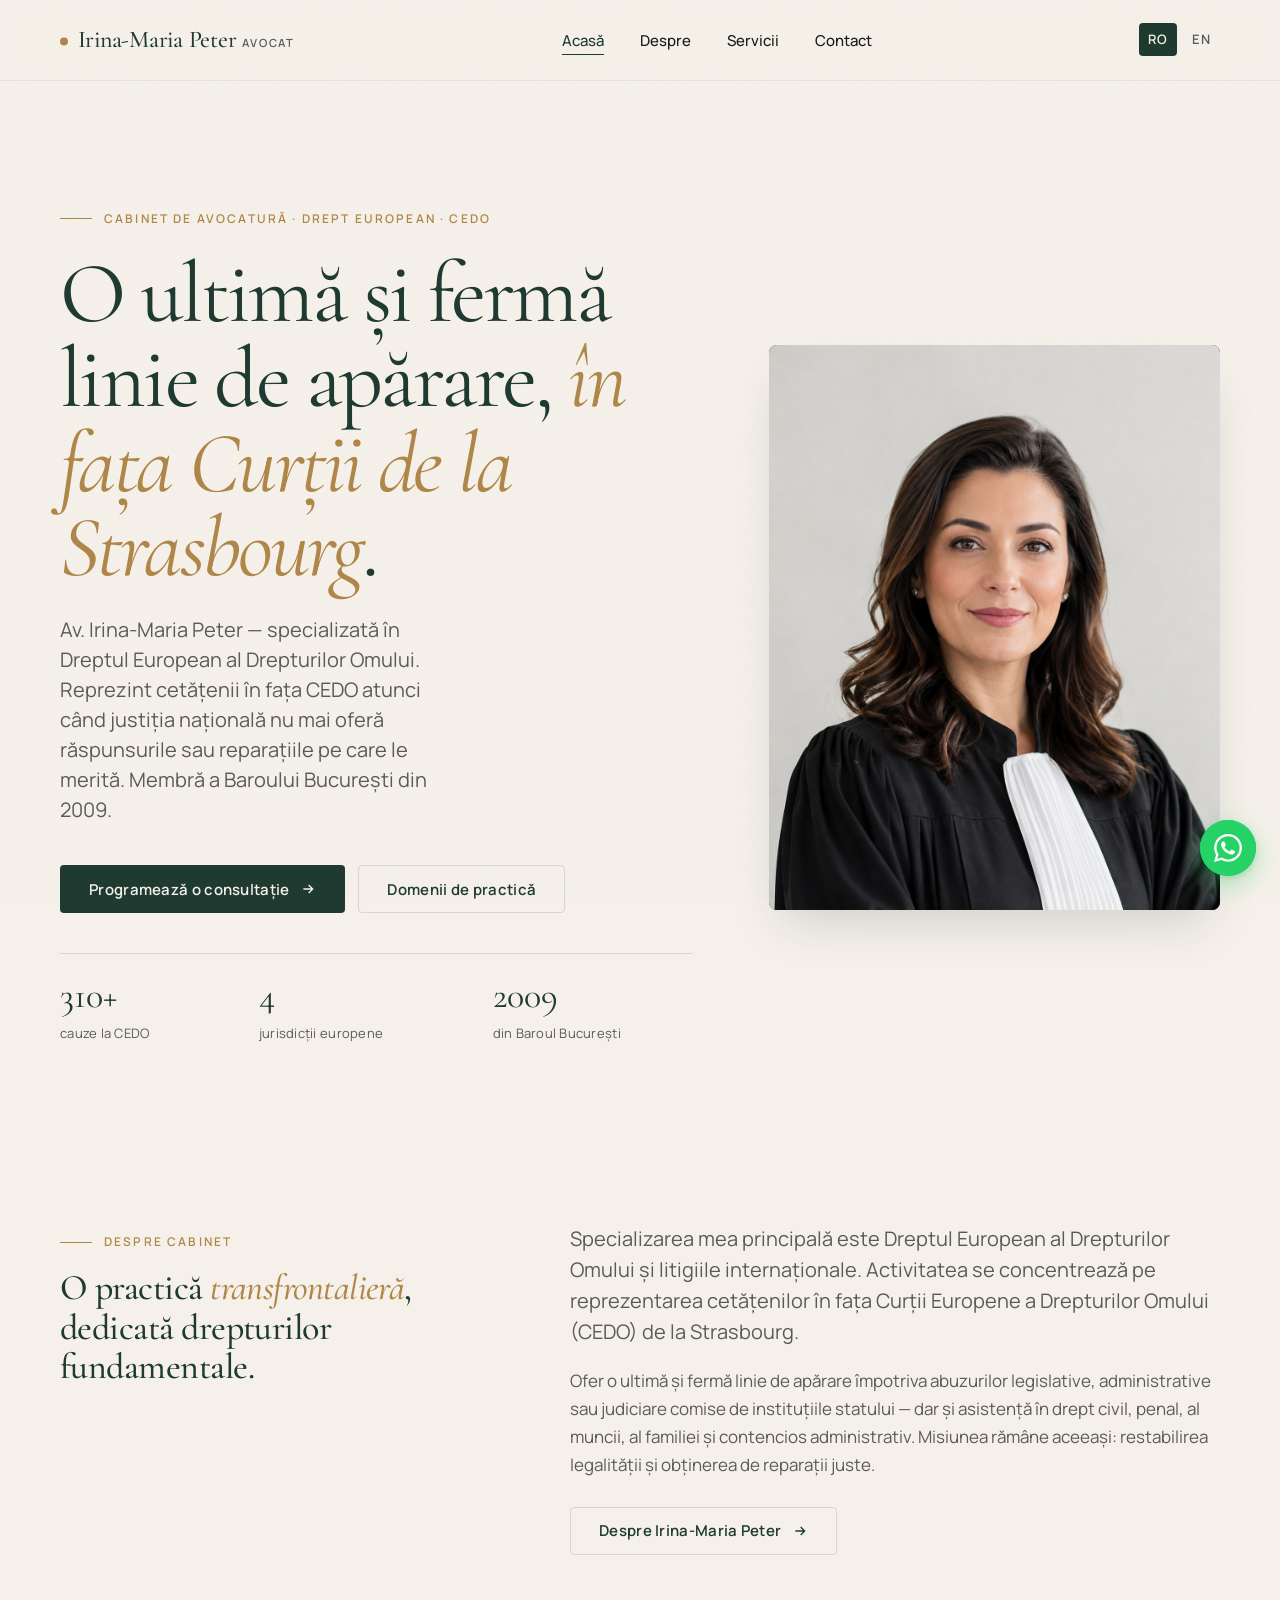
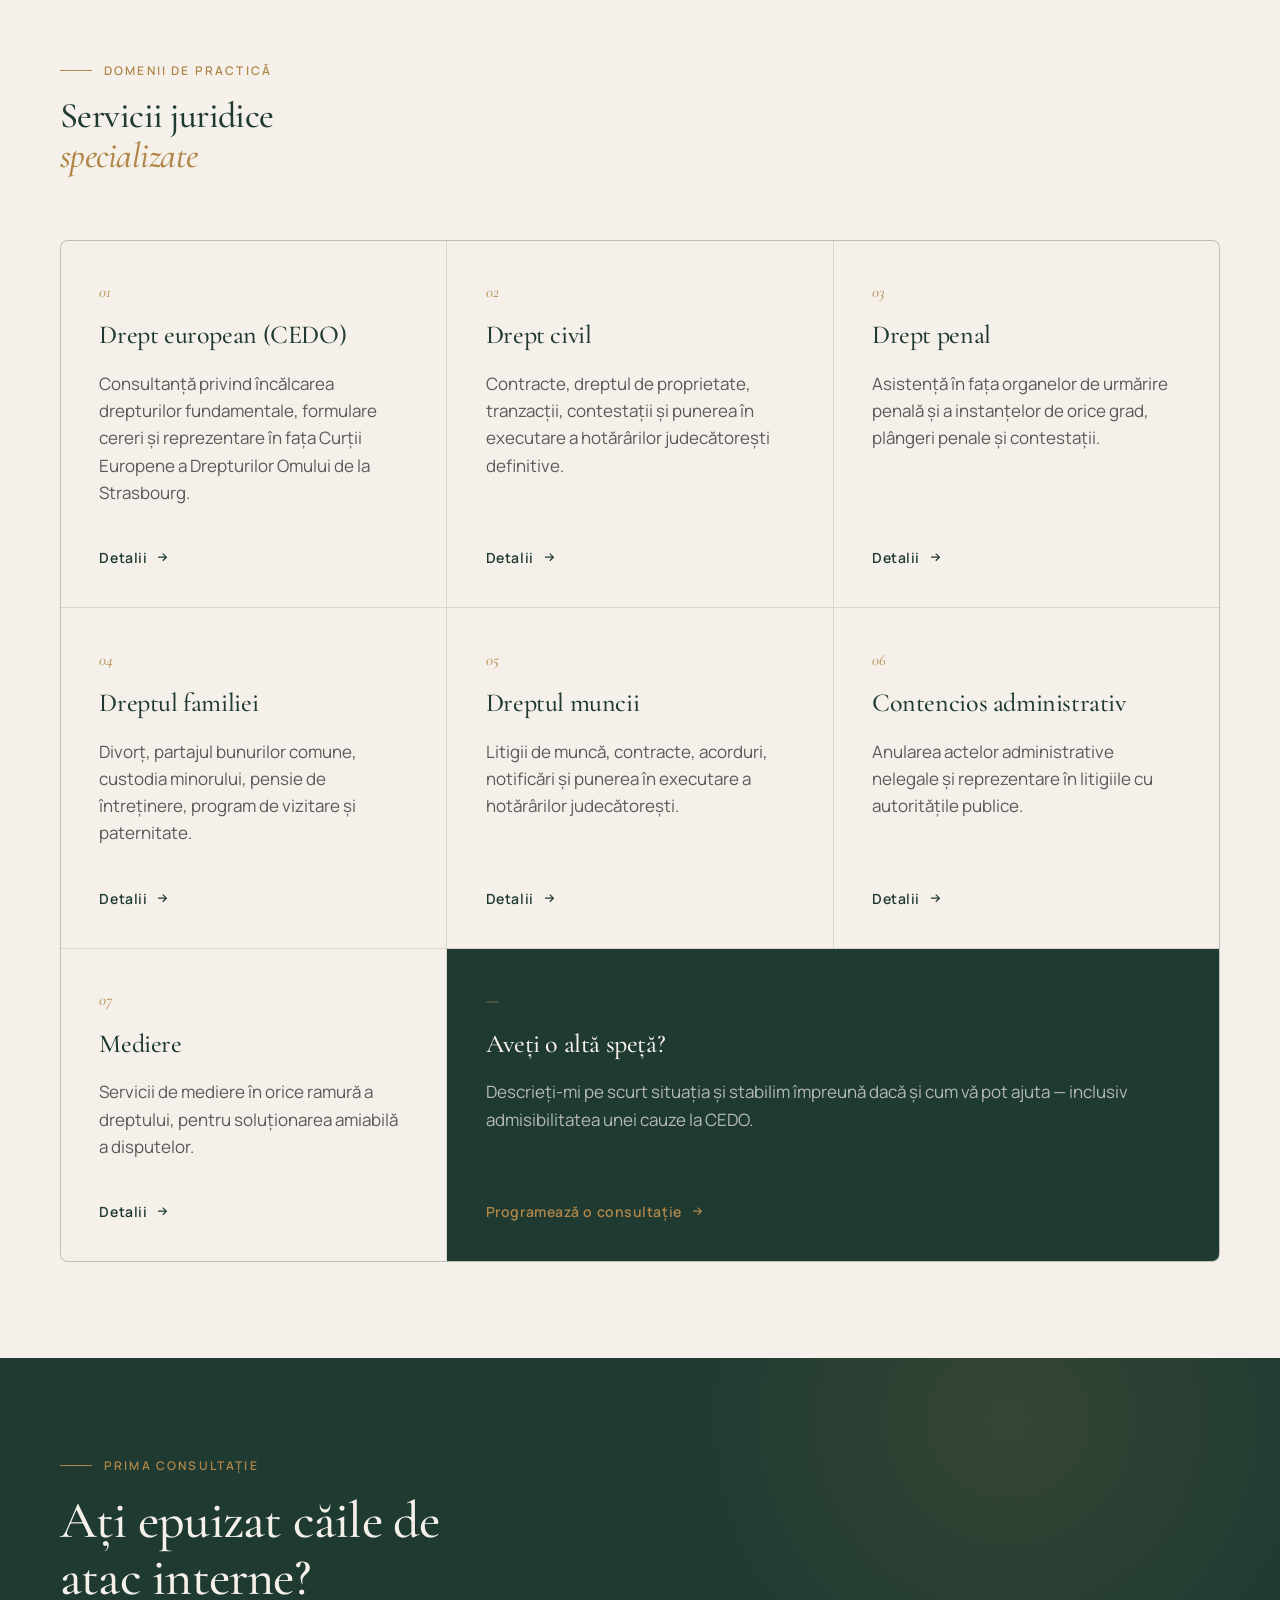
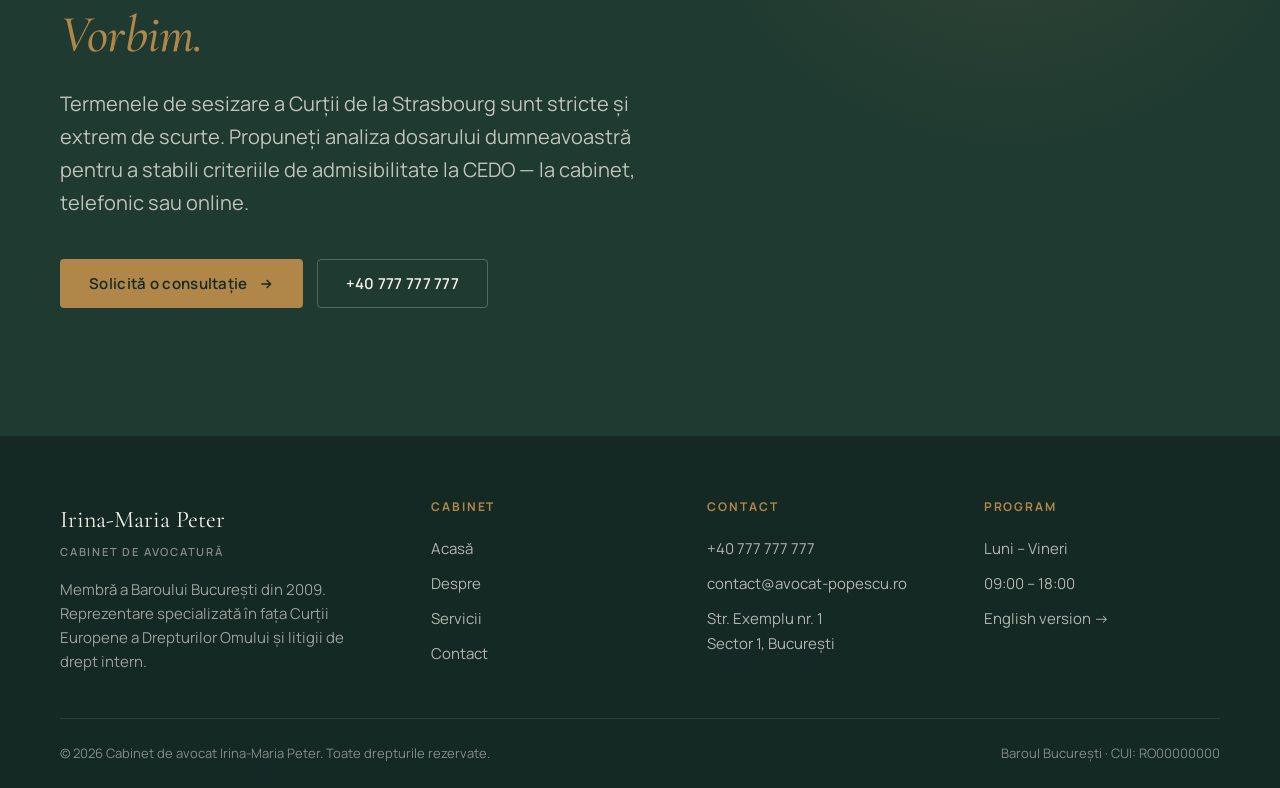
==== commit ffdb06ab: "Restore Irina-Maria Peter content (recover work reverted by web upload) Re-applies the full site reb" ====
--- a/index.html
+++ b/index.html
@@ -5,10 +5,10 @@
   <meta name="viewport" content="width=device-width,initial-scale=1" />
 
   <!-- ============ PRIMARY SEO ============ -->
-  <title>Av. Maria Popescu — Cabinet de avocatură în București | Drept civil, comercial și familie</title>
-  <meta name="description" content="Av. Maria Popescu — avocat în București cu peste 10 ani de experiență în drept civil, comercial, dreptul familiei și imobiliar. Consultanță juridică personalizată și reprezentare în instanță. Programări la cabinet sau online." />
-  <meta name="keywords" content="avocat București, cabinet avocatură București, avocat drept civil, avocat dreptul familiei, avocat drept comercial, avocat imobiliar, consultanță juridică București, Maria Popescu avocat" />
-  <meta name="author" content="Av. Maria Popescu" />
+  <title>Av. Irina-Maria Peter — Avocat CEDO în București | Drepturile Omului și Litigii Internaționale</title>
+  <meta name="description" content="Av. Irina-Maria Peter — avocat definitiv în Baroul București din 2009, specializată în Dreptul European al Drepturilor Omului. Peste 310 cauze la CEDO (Strasbourg) și reprezentare în drept civil, penal, al muncii, al familiei, contencios administrativ și mediere." />
+  <meta name="keywords" content="avocat CEDO, avocat drepturile omului, avocat Strasbourg, Curtea Europeană a Drepturilor Omului, avocat București, litigii internaționale, Irina-Maria Peter avocat, drept european" />
+  <meta name="author" content="Av. Irina-Maria Peter" />
   <meta name="robots" content="index, follow, max-image-preview:large" />
   <link rel="canonical" href="https://avocat-popescu.ro/" />
 
@@ -21,17 +21,17 @@
   <meta property="og:type" content="website" />
   <meta property="og:locale" content="ro_RO" />
   <meta property="og:locale:alternate" content="en_US" />
-  <meta property="og:site_name" content="Av. Maria Popescu" />
-  <meta property="og:title" content="Av. Maria Popescu — Cabinet de avocatură în București" />
-  <meta property="og:description" content="Avocat în București — drept civil, comercial, dreptul familiei și imobiliar. Consultanță juridică personalizată." />
+  <meta property="og:site_name" content="Av. Irina-Maria Peter" />
+  <meta property="og:title" content="Av. Irina-Maria Peter — Avocat CEDO în București" />
+  <meta property="og:description" content="Avocat specializată în Dreptul European al Drepturilor Omului. Peste 310 cauze la CEDO — o ultimă și fermă linie de apărare la Strasbourg." />
   <meta property="og:url" content="https://avocat-popescu.ro/" />
   <meta property="og:image" content="https://avocat-popescu.ro/assets/og-image.jpg" />
   <meta property="og:image:width" content="1200" />
   <meta property="og:image:height" content="630" />
 
   <meta name="twitter:card" content="summary_large_image" />
-  <meta name="twitter:title" content="Av. Maria Popescu — Cabinet de avocatură în București" />
-  <meta name="twitter:description" content="Avocat în București — drept civil, comercial, dreptul familiei și imobiliar." />
+  <meta name="twitter:title" content="Av. Irina-Maria Peter — Avocat CEDO în București" />
+  <meta name="twitter:description" content="Avocat specializată în Dreptul European al Drepturilor Omului și litigii internaționale." />
   <meta name="twitter:image" content="https://avocat-popescu.ro/assets/og-image.jpg" />
 
   <!-- ============ THEME ============ -->
@@ -39,7 +39,7 @@
   <meta name="color-scheme" content="light" />
 
   <!-- ============ FAVICON ============ -->
-  <link rel="icon" type="image/svg+xml" href="data:image/svg+xml,%3Csvg xmlns='http://www.w3.org/2000/svg' viewBox='0 0 32 32'%3E%3Crect width='32' height='32' rx='6' fill='%231f3a31'/%3E%3Ctext x='50%25' y='50%25' dy='.35em' text-anchor='middle' font-family='Georgia,serif' font-size='18' font-style='italic' fill='%23b08749'%3EM%3C/text%3E%3C/svg%3E" />
+  <link rel="icon" type="image/svg+xml" href="data:image/svg+xml,%3Csvg xmlns='http://www.w3.org/2000/svg' viewBox='0 0 32 32'%3E%3Crect width='32' height='32' rx='6' fill='%231f3a31'/%3E%3Ctext x='50%25' y='50%25' dy='.35em' text-anchor='middle' font-family='Georgia,serif' font-size='18' font-style='italic' fill='%23b08749'%3EI%3C/text%3E%3C/svg%3E" />
 
   <!-- ============ FONTS ============ -->
   <link rel="preconnect" href="https://fonts.googleapis.com" />
@@ -57,9 +57,9 @@
       {
         "@type": ["LegalService", "LocalBusiness", "Attorney"],
         "@id": "https://avocat-popescu.ro/#organization",
-        "name": "Cabinet de avocat Maria Popescu",
-        "alternateName": "Av. Maria Popescu",
-        "description": "Cabinet individual de avocatură în București, specializat în drept civil, comercial, dreptul familiei și imobiliar.",
+        "name": "Cabinet de avocat Irina-Maria Peter",
+        "alternateName": "Av. Irina-Maria Peter",
+        "description": "Cabinet de avocatură în București, specializat în Dreptul European al Drepturilor Omului, litigii la CEDO și reprezentare în drept civil, penal, al muncii, al familiei și contencios administrativ.",
         "url": "https://avocat-popescu.ro/",
         "telephone": "+40712345678",
         "email": "contact@avocat-popescu.ro",
@@ -86,11 +86,14 @@
             "closes": "18:00"
           }
         ],
-        "areaServed": {
-          "@type": "Country",
-          "name": "România"
-        },
+        "areaServed": [
+          { "@type": "Country", "name": "România" },
+          { "@type": "Country", "name": "Portugalia" },
+          { "@type": "Country", "name": "Franța" },
+          { "@type": "Country", "name": "Republica Moldova" }
+        ],
         "knowsLanguage": ["ro", "en"],
+        "knowsAbout": ["Convenția Europeană a Drepturilor Omului", "Curtea Europeană a Drepturilor Omului", "Drept civil", "Drept penal"],
         "founder": {
           "@id": "https://avocat-popescu.ro/#person"
         }
@@ -98,17 +101,13 @@
       {
         "@type": "Person",
         "@id": "https://avocat-popescu.ro/#person",
-        "name": "Maria Popescu",
+        "name": "Irina-Maria Peter",
         "honorificPrefix": "Av.",
-        "jobTitle": "Avocat titular",
-        "description": "Avocat titular cu peste 10 ani de experiență, specializat în drept civil, comercial, dreptul familiei și imobiliar.",
+        "jobTitle": "Avocat definitiv",
+        "description": "Avocat definitiv în Baroul București din 2009, specializată în Dreptul European al Drepturilor Omului și litigii internaționale la CEDO.",
         "memberOf": {
           "@type": "Organization",
           "name": "Baroul București"
-        },
-        "alumniOf": {
-          "@type": "EducationalOrganization",
-          "name": "Universitatea din București - Facultatea de Drept"
         },
         "worksFor": {
           "@id": "https://avocat-popescu.ro/#organization"
@@ -118,7 +117,7 @@
         "@type": "WebSite",
         "@id": "https://avocat-popescu.ro/#website",
         "url": "https://avocat-popescu.ro/",
-        "name": "Av. Maria Popescu",
+        "name": "Av. Irina-Maria Peter",
         "inLanguage": "ro",
         "publisher": { "@id": "https://avocat-popescu.ro/#organization" }
       },
@@ -138,9 +137,9 @@
   <header class="site-header">
     <div class="container">
       <nav class="nav" aria-label="Navigare principală">
-        <a href="/" class="brand" aria-label="Av. Maria Popescu — Acasă">
+        <a href="/" class="brand" aria-label="Av. Irina-Maria Peter — Acasă">
           <span class="brand-mark" aria-hidden="true"></span>
-          <span>Maria Popescu <small>Avocat</small></span>
+          <span>Irina-Maria Peter <small>Avocat</small></span>
         </a>
 
         <ul class="nav-links" data-open="false">
@@ -170,15 +169,15 @@
         <div class="hero-grid">
           <div class="hero-content">
             <div class="hero-meta fade-up">
-              <span class="eyebrow">Cabinet de avocatură · București</span>
+              <span class="eyebrow">Cabinet de avocatură · Drept european · CEDO</span>
             </div>
 
             <h1 class="fade-up delay-1">
-              Asistență juridică <em>cu integritate</em>, dedicată fiecărui client.
+              O ultimă și fermă linie de apărare, <em>în fața Curții de la Strasbourg</em>.
             </h1>
 
             <p class="hero-tagline fade-up delay-2">
-              Av. Maria Popescu — consultanță și reprezentare în drept civil, comercial, dreptul familiei și imobiliar. Peste un deceniu de experiență în Baroul București.
+              Av. Irina-Maria Peter — specializată în Dreptul European al Drepturilor Omului. Reprezint cetățenii în fața CEDO atunci când justiția națională nu mai oferă răspunsurile sau reparațiile pe care le merită. Membră a Baroului București din 2009.
             </p>
 
             <div class="hero-actions fade-up delay-3">
@@ -191,16 +190,16 @@
 
             <div class="hero-stats fade-up delay-4">
               <div class="hero-stat">
-                <span class="num">10+</span>
-                <span class="label">ani de experiență</span>
+                <span class="num">310+</span>
+                <span class="label">cauze la CEDO</span>
               </div>
               <div class="hero-stat">
-                <span class="num">350+</span>
-                <span class="label">cazuri soluționate</span>
+                <span class="num">4</span>
+                <span class="label">jurisdicții europene</span>
               </div>
               <div class="hero-stat">
-                <span class="num">2</span>
-                <span class="label">limbi de lucru</span>
+                <span class="num">2009</span>
+                <span class="label">din Baroul București</span>
               </div>
             </div>
           </div>
@@ -208,7 +207,7 @@
           <div class="hero-visual fade-up delay-2">
             <div class="hero-portrait">
               <div class="hero-decoration" aria-hidden="true"></div>
-                <img src="assets/portrait.png" alt="Av. Maria Popescu" />
+                <img src="assets/portrait.png" alt="Av. Irina-Maria Peter" />
               <!-- <div class="hero-portrait-placeholder" aria-hidden="true">
                 <svg viewBox="0 0 24 24" fill="none" stroke-width="1"><circle cx="12" cy="8" r="4"/><path d="M4 22c0-4.4 3.6-8 8-8s8 3.6 8 8"/></svg>
                 <span>Fotografie<br>profesională</span>
@@ -217,7 +216,7 @@
           </div>
         </div>
 
-        <span class="hero-bg-letter" aria-hidden="true">M</span>
+        <span class="hero-bg-letter" aria-hidden="true">I</span>
       </div>
     </section>
 
@@ -227,18 +226,18 @@
         <div class="two-col reveal">
           <div>
             <span class="eyebrow">Despre cabinet</span>
-            <h2 style="margin-top: 1rem;">O abordare juridică <em style="font-style:italic;color:var(--color-accent)">precisă și umană</em>.</h2>
+            <h2 style="margin-top: 1rem;">O practică <em style="font-style:italic;color:var(--color-accent)">transfrontalieră</em>, dedicată drepturilor fundamentale.</h2>
           </div>
           <div>
             <p class="lead">
-              Cabinetul oferă servicii juridice complete pentru persoane fizice, antreprenori și companii, cu accent pe ascultare atentă, strategii clare și comunicare transparentă pe toată durata colaborării.
+              Specializarea mea principală este Dreptul European al Drepturilor Omului și litigiile internaționale. Activitatea se concentrează pe reprezentarea cetățenilor în fața Curții Europene a Drepturilor Omului (CEDO) de la Strasbourg.
             </p>
             <p style="margin-top:1.25rem; color:var(--color-ink-muted)">
-              Fiecare dosar este abordat individual — pornind de la o analiză riguroasă a situației de fapt și de drept, urmată de o strategie adaptată obiectivelor concrete ale clientului. Confidențialitatea, etica profesională și respectul pentru timpul dumneavoastră sunt valorile fundamentale ale cabinetului.
+              Ofer o ultimă și fermă linie de apărare împotriva abuzurilor legislative, administrative sau judiciare comise de instituțiile statului — dar și asistență în drept civil, penal, al muncii, al familiei și contencios administrativ. Misiunea rămâne aceeași: restabilirea legalității și obținerea de reparații juste.
             </p>
             <p style="margin-top:1.75rem">
               <a href="/despre.html" class="btn btn-ghost btn-arrow">
-                Despre Maria Popescu
+                Despre Irina-Maria Peter
                 <svg viewBox="0 0 24 24" fill="none" stroke="currentColor" stroke-width="2"><path d="M5 12h14M13 6l6 6-6 6"/></svg>
               </a>
             </p>
@@ -258,8 +257,18 @@
         <div class="services-grid reveal">
           <article class="service-card">
             <span class="service-num">01</span>
+            <h3>Drept european (CEDO)</h3>
+            <p>Consultanță privind încălcarea drepturilor fundamentale, formulare cereri și reprezentare în fața Curții Europene a Drepturilor Omului de la Strasbourg.</p>
+            <a href="/servicii.html#european" class="service-link">
+              Detalii
+              <svg viewBox="0 0 24 24" fill="none" stroke="currentColor" stroke-width="2"><path d="M5 12h14M13 6l6 6-6 6"/></svg>
+            </a>
+          </article>
+
+          <article class="service-card">
+            <span class="service-num">02</span>
             <h3>Drept civil</h3>
-            <p>Contracte, succesiuni, partaje, răspundere civilă delictuală și acțiuni patrimoniale. Reprezentare în litigii și mediere.</p>
+            <p>Contracte, dreptul de proprietate, tranzacții, contestații și punerea în executare a hotărârilor judecătorești definitive.</p>
             <a href="/servicii.html#civil" class="service-link">
               Detalii
               <svg viewBox="0 0 24 24" fill="none" stroke="currentColor" stroke-width="2"><path d="M5 12h14M13 6l6 6-6 6"/></svg>
@@ -267,30 +276,20 @@
           </article>
 
           <article class="service-card">
-            <span class="service-num">02</span>
+            <span class="service-num">03</span>
+            <h3>Drept penal</h3>
+            <p>Asistență în fața organelor de urmărire penală și a instanțelor de orice grad, plângeri penale și contestații.</p>
+            <a href="/servicii.html#penal" class="service-link">
+              Detalii
+              <svg viewBox="0 0 24 24" fill="none" stroke="currentColor" stroke-width="2"><path d="M5 12h14M13 6l6 6-6 6"/></svg>
+            </a>
+          </article>
+
+          <article class="service-card">
+            <span class="service-num">04</span>
             <h3>Dreptul familiei</h3>
-            <p>Divorț, partajul bunurilor comune, exercitarea autorității părintești, pensie de întreținere și ordin de protecție.</p>
+            <p>Divorț, partajul bunurilor comune, custodia minorului, pensie de întreținere, program de vizitare și paternitate.</p>
             <a href="/servicii.html#familie" class="service-link">
-              Detalii
-              <svg viewBox="0 0 24 24" fill="none" stroke="currentColor" stroke-width="2"><path d="M5 12h14M13 6l6 6-6 6"/></svg>
-            </a>
-          </article>
-
-          <article class="service-card">
-            <span class="service-num">03</span>
-            <h3>Drept comercial</h3>
-            <p>Constituire și restructurare societăți, contracte comerciale, recuperare creanțe, insolvență și consultanță corporativă.</p>
-            <a href="/servicii.html#comercial" class="service-link">
-              Detalii
-              <svg viewBox="0 0 24 24" fill="none" stroke="currentColor" stroke-width="2"><path d="M5 12h14M13 6l6 6-6 6"/></svg>
-            </a>
-          </article>
-
-          <article class="service-card">
-            <span class="service-num">04</span>
-            <h3>Drept imobiliar</h3>
-            <p>Verificări due diligence, contracte de vânzare-cumpărare, intabulare, dezmembrare, alipire și litigii imobiliare.</p>
-            <a href="/servicii.html#imobiliar" class="service-link">
               Detalii
               <svg viewBox="0 0 24 24" fill="none" stroke="currentColor" stroke-width="2"><path d="M5 12h14M13 6l6 6-6 6"/></svg>
             </a>
@@ -299,7 +298,7 @@
           <article class="service-card">
             <span class="service-num">05</span>
             <h3>Dreptul muncii</h3>
-            <p>Contracte individuale și colective de muncă, concedieri, hărțuire la locul de muncă, dispute salariale și reintegrare.</p>
+            <p>Litigii de muncă, contracte, acorduri, notificări și punerea în executare a hotărârilor judecătorești.</p>
             <a href="/servicii.html#munca" class="service-link">
               Detalii
               <svg viewBox="0 0 24 24" fill="none" stroke="currentColor" stroke-width="2"><path d="M5 12h14M13 6l6 6-6 6"/></svg>
@@ -308,10 +307,30 @@
 
           <article class="service-card">
             <span class="service-num">06</span>
-            <h3>Drept administrativ</h3>
-            <p>Contestarea actelor administrative, autorizații, urbanism, achiziții publice și litigii cu autoritățile statului.</p>
+            <h3>Contencios administrativ</h3>
+            <p>Anularea actelor administrative nelegale și reprezentare în litigiile cu autoritățile publice.</p>
             <a href="/servicii.html#administrativ" class="service-link">
               Detalii
+              <svg viewBox="0 0 24 24" fill="none" stroke="currentColor" stroke-width="2"><path d="M5 12h14M13 6l6 6-6 6"/></svg>
+            </a>
+          </article>
+
+          <article class="service-card">
+            <span class="service-num">07</span>
+            <h3>Mediere</h3>
+            <p>Servicii de mediere în orice ramură a dreptului, pentru soluționarea amiabilă a disputelor.</p>
+            <a href="/servicii.html#mediere" class="service-link">
+              Detalii
+              <svg viewBox="0 0 24 24" fill="none" stroke="currentColor" stroke-width="2"><path d="M5 12h14M13 6l6 6-6 6"/></svg>
+            </a>
+          </article>
+
+          <article class="service-card service-cta">
+            <span class="service-num">—</span>
+            <h3>Aveți o altă speță?</h3>
+            <p>Descrieți-mi pe scurt situația și stabilim împreună dacă și cum vă pot ajuta — inclusiv admisibilitatea unei cauze la CEDO.</p>
+            <a href="/contact.html" class="service-link">
+              Programează o consultație
               <svg viewBox="0 0 24 24" fill="none" stroke="currentColor" stroke-width="2"><path d="M5 12h14M13 6l6 6-6 6"/></svg>
             </a>
           </article>
@@ -324,11 +343,11 @@
       <div class="container">
         <div class="reveal">
           <span class="eyebrow" style="color:var(--color-accent)">Prima consultație</span>
-          <h2 style="margin-top:1rem">Aveți o întrebare juridică? <em>Vorbim.</em></h2>
-          <p>O analiză inițială clară este primul pas către o soluție bună. Programați o consultație la cabinet, telefonic sau online, în limba română sau engleză.</p>
+          <h2 style="margin-top:1rem">Ați epuizat căile de atac interne? <em>Vorbim.</em></h2>
+          <p>Termenele de sesizare a Curții de la Strasbourg sunt stricte și extrem de scurte. Propuneți analiza dosarului dumneavoastră pentru a stabili criteriile de admisibilitate la CEDO — la cabinet, telefonic sau online.</p>
           <div class="hero-actions">
             <a href="/contact.html" class="btn btn-primary btn-arrow">
-              Programare consultație
+              Solicită o consultație
               <svg viewBox="0 0 24 24" fill="none" stroke="currentColor" stroke-width="2"><path d="M5 12h14M13 6l6 6-6 6"/></svg>
             </a>
             <a href="tel:+40712345678" class="btn btn-ghost">+40 777 777 777</a>
@@ -344,11 +363,11 @@
       <div class="footer-grid">
         <div>
           <span class="footer-brand">
-            Maria Popescu
+            Irina-Maria Peter
             <small>Cabinet de avocatură</small>
           </span>
           <p style="color:rgba(245,241,234,0.6); max-width:32ch; font-size:0.9375rem; line-height:1.6">
-            Membră a Baroului București din 2015. Servicii juridice de încredere pentru persoane fizice și companii.
+            Membră a Baroului București din 2009. Reprezentare specializată în fața Curții Europene a Drepturilor Omului și litigii de drept intern.
           </p>
         </div>
 
@@ -382,7 +401,7 @@
       </div>
 
       <div class="footer-meta">
-        <span>© <span data-year>2026</span> Cabinet de avocat Maria Popescu. Toate drepturile rezervate.</span>
+        <span>© <span data-year>2026</span> Cabinet de avocat Irina-Maria Peter. Toate drepturile rezervate.</span>
         <span>Baroul București · CUI: RO00000000</span>
       </div>
     </div>
--- a/assets/styles.css
+++ b/assets/styles.css
@@ -593,6 +593,24 @@
 }
 
 .service-card:hover { background: var(--color-bg-card); }
+
+.service-card.service-cta {
+  grid-column: span 2;
+  background: var(--color-primary);
+  justify-content: center;
+}
+.service-card.service-cta:hover { background: var(--color-primary); }
+.service-card.service-cta .service-num { color: var(--color-accent); }
+.service-card.service-cta h3 { color: var(--color-bg); }
+.service-card.service-cta p { color: rgba(245, 241, 234, 0.7); }
+.service-card.service-cta .service-link { color: var(--color-accent); }
+
+@media (max-width: 900px) {
+  .service-card.service-cta { grid-column: span 1; }
+}
+@media (max-width: 560px) {
+  .service-card.service-cta { display: none; }
+}
 
 .service-num {
   font-family: var(--font-display);
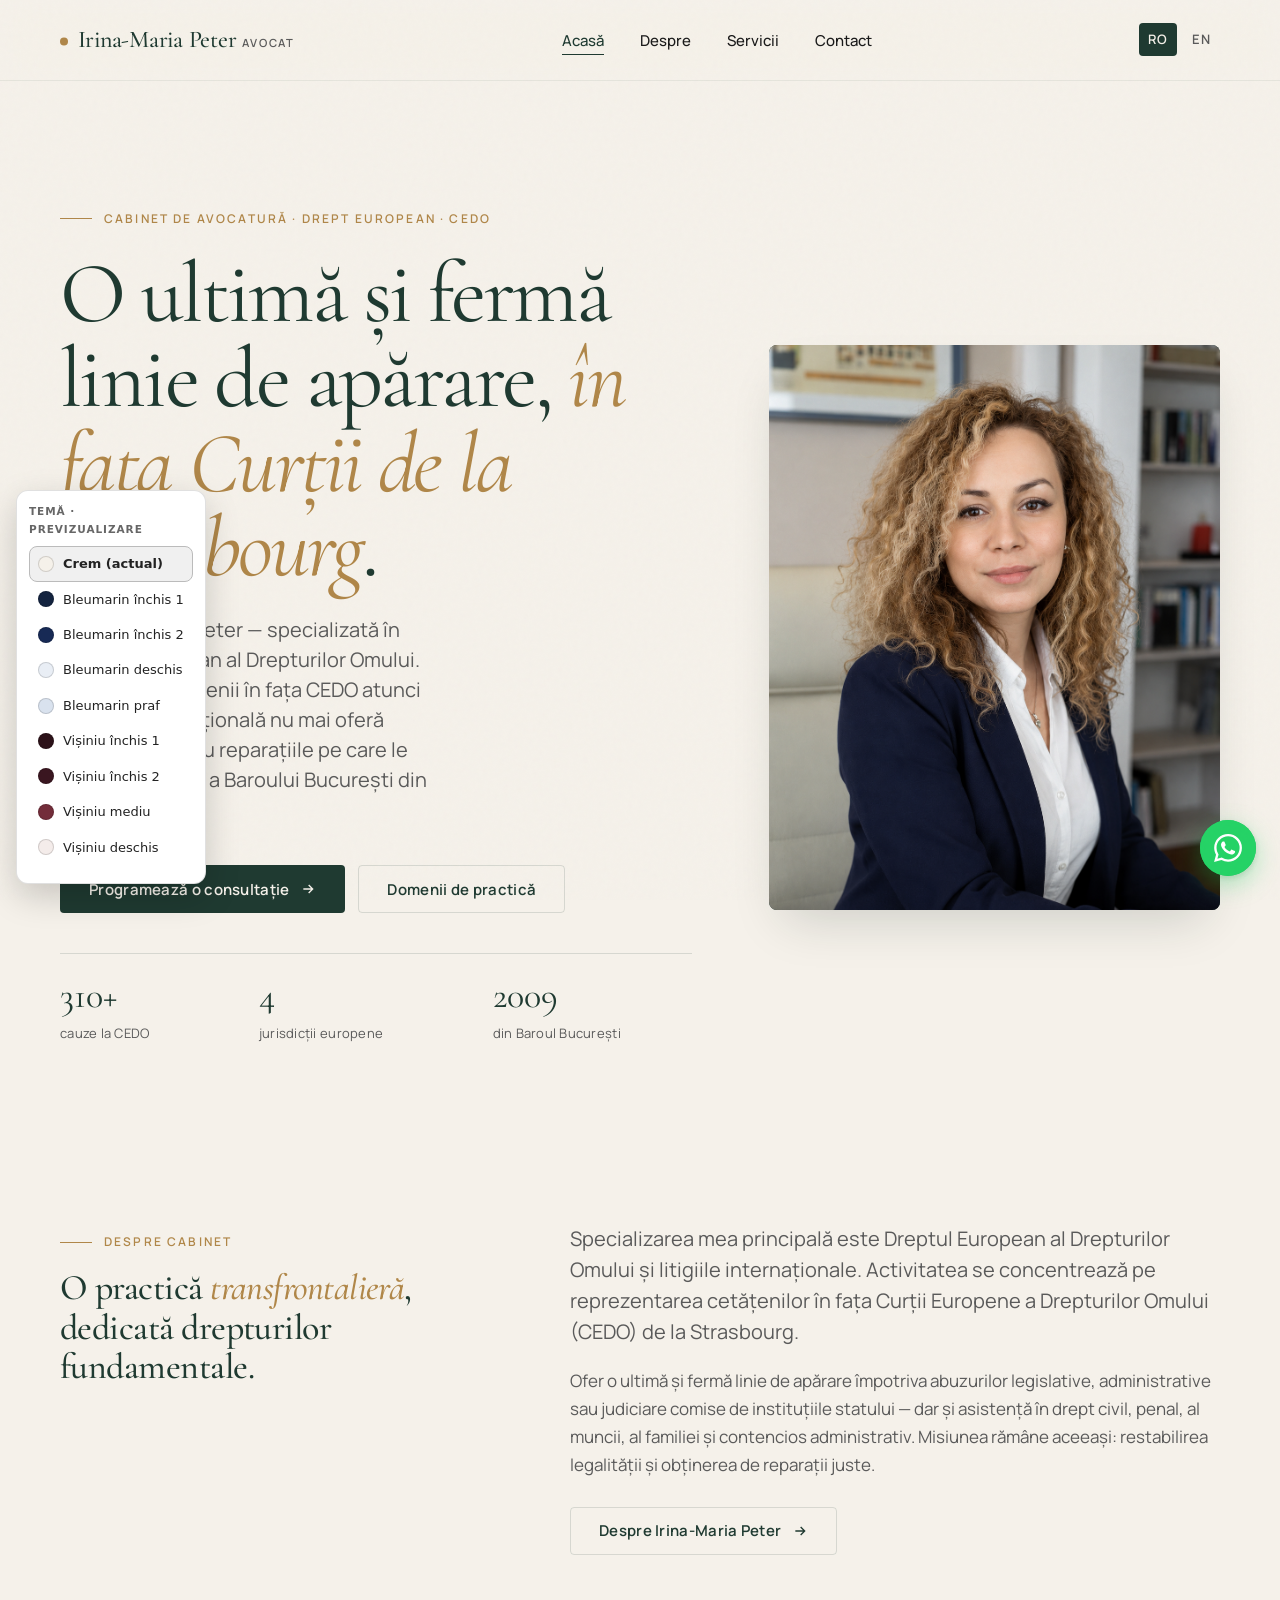
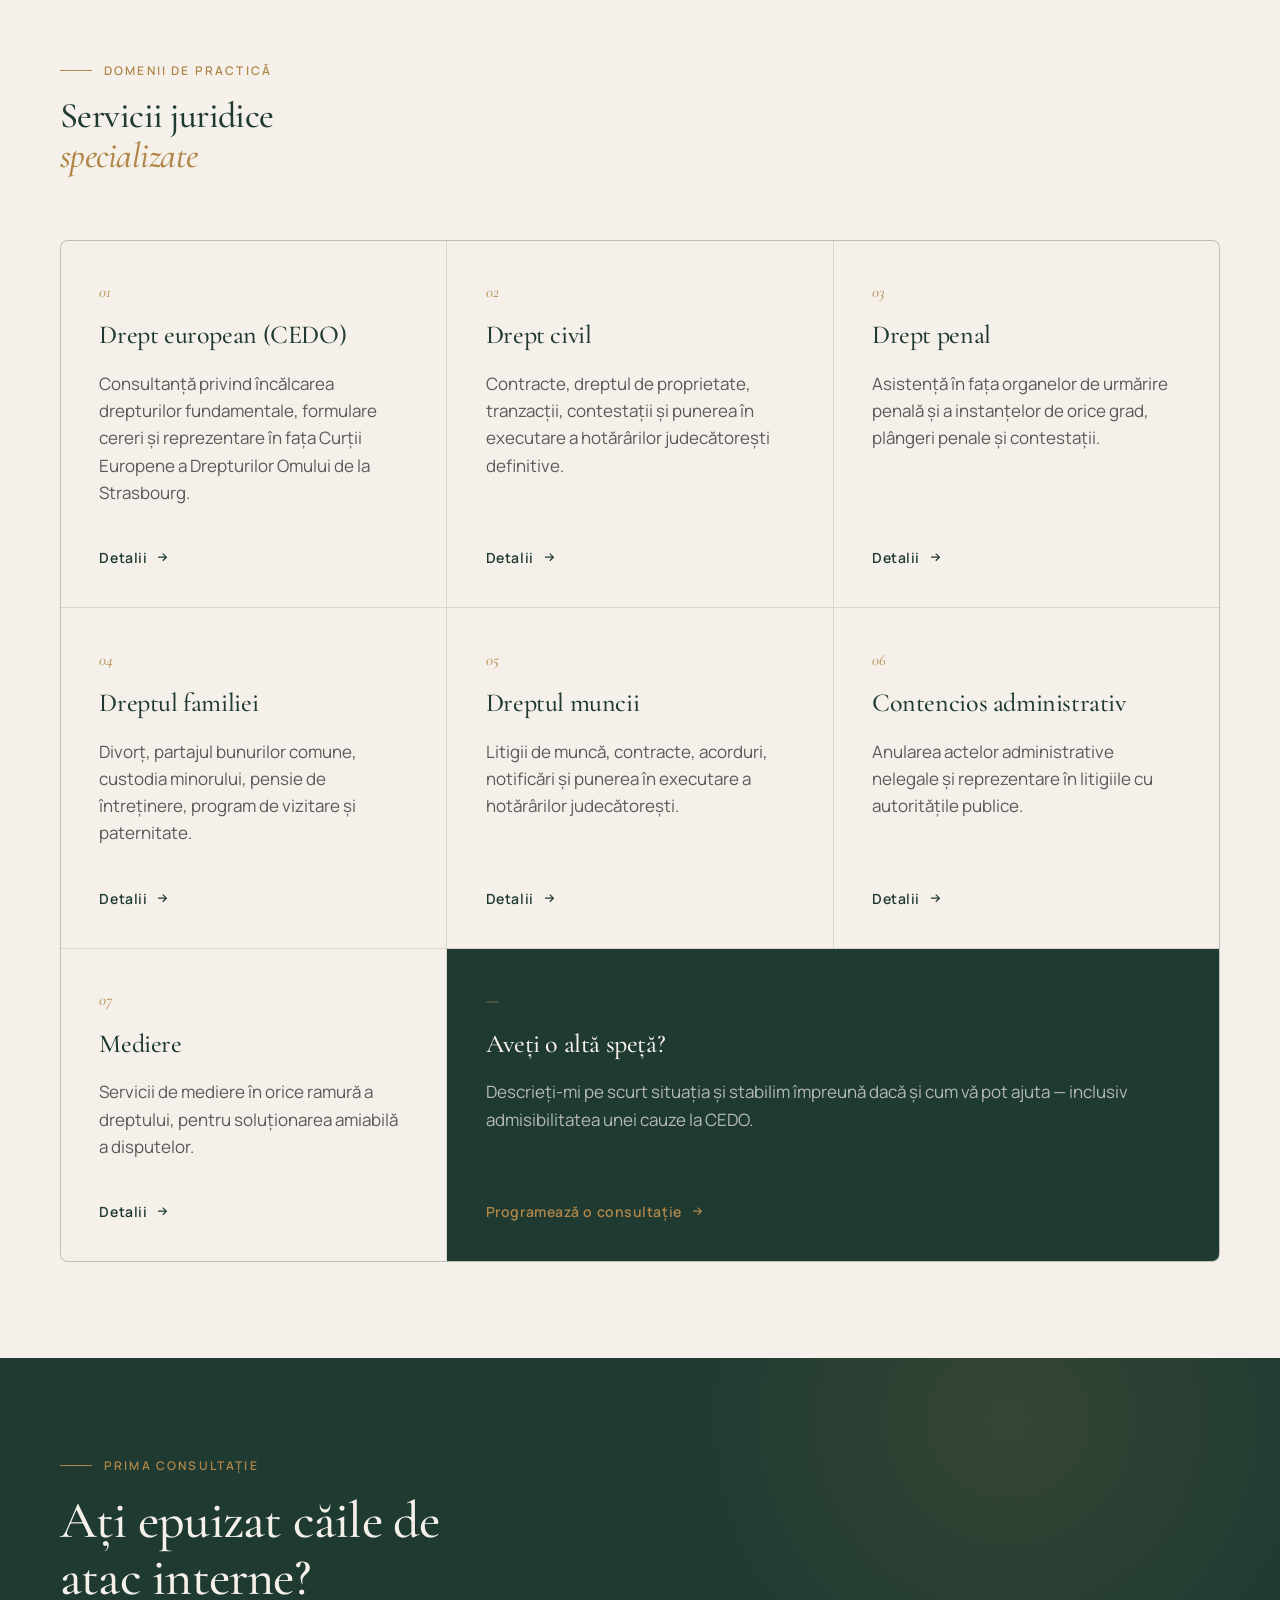
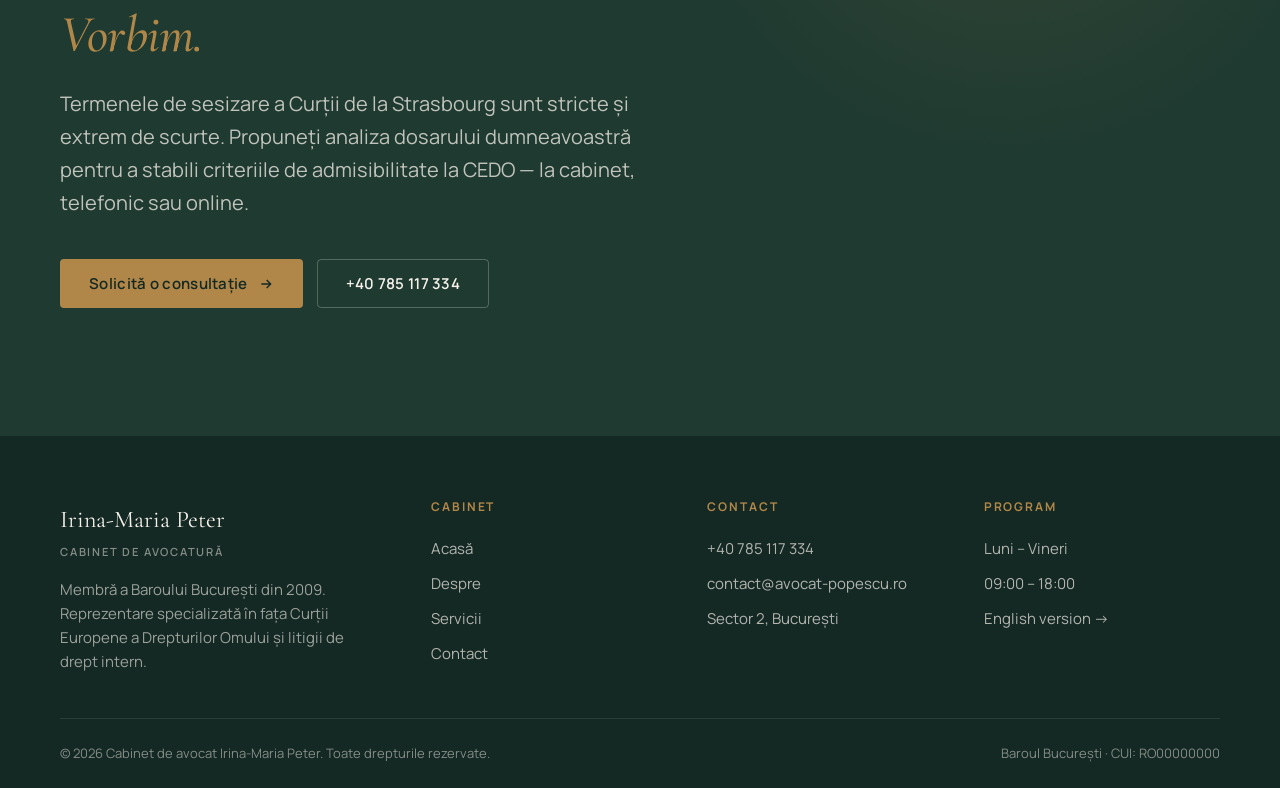
==== commit 35281f5e: "updated profile page and added color picker" ====
--- a/index.html
+++ b/index.html
@@ -61,16 +61,14 @@
         "alternateName": "Av. Irina-Maria Peter",
         "description": "Cabinet de avocatură în București, specializat în Dreptul European al Drepturilor Omului, litigii la CEDO și reprezentare în drept civil, penal, al muncii, al familiei și contencios administrativ.",
         "url": "https://avocat-popescu.ro/",
-        "telephone": "+40712345678",
+        "telephone": "+40785117334",
         "email": "contact@avocat-popescu.ro",
         "priceRange": "$$",
         "image": "https://avocat-popescu.ro/assets/og-image.jpg",
         "address": {
           "@type": "PostalAddress",
-          "streetAddress": "Str. Exemplu nr. 1",
           "addressLocality": "București",
-          "addressRegion": "Sector 1",
-          "postalCode": "010001",
+          "addressRegion": "Sector 2",
           "addressCountry": "RO"
         },
         "geo": {
@@ -137,22 +135,22 @@
   <header class="site-header">
     <div class="container">
       <nav class="nav" aria-label="Navigare principală">
-        <a href="/" class="brand" aria-label="Av. Irina-Maria Peter — Acasă">
+        <a href="index.html" class="brand" aria-label="Av. Irina-Maria Peter — Acasă">
           <span class="brand-mark" aria-hidden="true"></span>
           <span>Irina-Maria Peter <small>Avocat</small></span>
         </a>
 
         <ul class="nav-links" data-open="false">
-          <li><a href="/" aria-current="page">Acasă</a></li>
-          <li><a href="/despre.html">Despre</a></li>
-          <li><a href="/servicii.html">Servicii</a></li>
-          <li><a href="/contact.html">Contact</a></li>
+          <li><a href="index.html" aria-current="page">Acasă</a></li>
+          <li><a href="despre.html">Despre</a></li>
+          <li><a href="servicii.html">Servicii</a></li>
+          <li><a href="contact.html">Contact</a></li>
         </ul>
 
         <div class="nav-right">
           <div class="lang-switch" aria-label="Selectare limbă">
-            <a href="/" class="active" aria-current="true">RO</a>
-            <a href="/en/">EN</a>
+            <a href="index.html" class="active" aria-current="true">RO</a>
+            <a href="en/index.html">EN</a>
           </div>
           <button class="nav-toggle" type="button" aria-expanded="false" aria-controls="nav-links" aria-label="Deschide meniul">
             <span></span>
@@ -181,11 +179,11 @@
             </p>
 
             <div class="hero-actions fade-up delay-3">
-              <a href="/contact.html" class="btn btn-primary btn-arrow">
+              <a href="contact.html" class="btn btn-primary btn-arrow">
                 Programează o consultație
                 <svg viewBox="0 0 24 24" fill="none" stroke="currentColor" stroke-width="2"><path d="M5 12h14M13 6l6 6-6 6"/></svg>
               </a>
-              <a href="/servicii.html" class="btn btn-ghost">Domenii de practică</a>
+              <a href="servicii.html" class="btn btn-ghost">Domenii de practică</a>
             </div>
 
             <div class="hero-stats fade-up delay-4">
@@ -236,7 +234,7 @@
               Ofer o ultimă și fermă linie de apărare împotriva abuzurilor legislative, administrative sau judiciare comise de instituțiile statului — dar și asistență în drept civil, penal, al muncii, al familiei și contencios administrativ. Misiunea rămâne aceeași: restabilirea legalității și obținerea de reparații juste.
             </p>
             <p style="margin-top:1.75rem">
-              <a href="/despre.html" class="btn btn-ghost btn-arrow">
+              <a href="despre.html" class="btn btn-ghost btn-arrow">
                 Despre Irina-Maria Peter
                 <svg viewBox="0 0 24 24" fill="none" stroke="currentColor" stroke-width="2"><path d="M5 12h14M13 6l6 6-6 6"/></svg>
               </a>
@@ -259,7 +257,7 @@
             <span class="service-num">01</span>
             <h3>Drept european (CEDO)</h3>
             <p>Consultanță privind încălcarea drepturilor fundamentale, formulare cereri și reprezentare în fața Curții Europene a Drepturilor Omului de la Strasbourg.</p>
-            <a href="/servicii.html#european" class="service-link">
+            <a href="servicii.html#european" class="service-link">
               Detalii
               <svg viewBox="0 0 24 24" fill="none" stroke="currentColor" stroke-width="2"><path d="M5 12h14M13 6l6 6-6 6"/></svg>
             </a>
@@ -269,7 +267,7 @@
             <span class="service-num">02</span>
             <h3>Drept civil</h3>
             <p>Contracte, dreptul de proprietate, tranzacții, contestații și punerea în executare a hotărârilor judecătorești definitive.</p>
-            <a href="/servicii.html#civil" class="service-link">
+            <a href="servicii.html#civil" class="service-link">
               Detalii
               <svg viewBox="0 0 24 24" fill="none" stroke="currentColor" stroke-width="2"><path d="M5 12h14M13 6l6 6-6 6"/></svg>
             </a>
@@ -279,7 +277,7 @@
             <span class="service-num">03</span>
             <h3>Drept penal</h3>
             <p>Asistență în fața organelor de urmărire penală și a instanțelor de orice grad, plângeri penale și contestații.</p>
-            <a href="/servicii.html#penal" class="service-link">
+            <a href="servicii.html#penal" class="service-link">
               Detalii
               <svg viewBox="0 0 24 24" fill="none" stroke="currentColor" stroke-width="2"><path d="M5 12h14M13 6l6 6-6 6"/></svg>
             </a>
@@ -289,7 +287,7 @@
             <span class="service-num">04</span>
             <h3>Dreptul familiei</h3>
             <p>Divorț, partajul bunurilor comune, custodia minorului, pensie de întreținere, program de vizitare și paternitate.</p>
-            <a href="/servicii.html#familie" class="service-link">
+            <a href="servicii.html#familie" class="service-link">
               Detalii
               <svg viewBox="0 0 24 24" fill="none" stroke="currentColor" stroke-width="2"><path d="M5 12h14M13 6l6 6-6 6"/></svg>
             </a>
@@ -299,7 +297,7 @@
             <span class="service-num">05</span>
             <h3>Dreptul muncii</h3>
             <p>Litigii de muncă, contracte, acorduri, notificări și punerea în executare a hotărârilor judecătorești.</p>
-            <a href="/servicii.html#munca" class="service-link">
+            <a href="servicii.html#munca" class="service-link">
               Detalii
               <svg viewBox="0 0 24 24" fill="none" stroke="currentColor" stroke-width="2"><path d="M5 12h14M13 6l6 6-6 6"/></svg>
             </a>
@@ -309,7 +307,7 @@
             <span class="service-num">06</span>
             <h3>Contencios administrativ</h3>
             <p>Anularea actelor administrative nelegale și reprezentare în litigiile cu autoritățile publice.</p>
-            <a href="/servicii.html#administrativ" class="service-link">
+            <a href="servicii.html#administrativ" class="service-link">
               Detalii
               <svg viewBox="0 0 24 24" fill="none" stroke="currentColor" stroke-width="2"><path d="M5 12h14M13 6l6 6-6 6"/></svg>
             </a>
@@ -319,7 +317,7 @@
             <span class="service-num">07</span>
             <h3>Mediere</h3>
             <p>Servicii de mediere în orice ramură a dreptului, pentru soluționarea amiabilă a disputelor.</p>
-            <a href="/servicii.html#mediere" class="service-link">
+            <a href="servicii.html#mediere" class="service-link">
               Detalii
               <svg viewBox="0 0 24 24" fill="none" stroke="currentColor" stroke-width="2"><path d="M5 12h14M13 6l6 6-6 6"/></svg>
             </a>
@@ -329,7 +327,7 @@
             <span class="service-num">—</span>
             <h3>Aveți o altă speță?</h3>
             <p>Descrieți-mi pe scurt situația și stabilim împreună dacă și cum vă pot ajuta — inclusiv admisibilitatea unei cauze la CEDO.</p>
-            <a href="/contact.html" class="service-link">
+            <a href="contact.html" class="service-link">
               Programează o consultație
               <svg viewBox="0 0 24 24" fill="none" stroke="currentColor" stroke-width="2"><path d="M5 12h14M13 6l6 6-6 6"/></svg>
             </a>
@@ -346,11 +344,11 @@
           <h2 style="margin-top:1rem">Ați epuizat căile de atac interne? <em>Vorbim.</em></h2>
           <p>Termenele de sesizare a Curții de la Strasbourg sunt stricte și extrem de scurte. Propuneți analiza dosarului dumneavoastră pentru a stabili criteriile de admisibilitate la CEDO — la cabinet, telefonic sau online.</p>
           <div class="hero-actions">
-            <a href="/contact.html" class="btn btn-primary btn-arrow">
+            <a href="contact.html" class="btn btn-primary btn-arrow">
               Solicită o consultație
               <svg viewBox="0 0 24 24" fill="none" stroke="currentColor" stroke-width="2"><path d="M5 12h14M13 6l6 6-6 6"/></svg>
             </a>
-            <a href="tel:+40712345678" class="btn btn-ghost">+40 777 777 777</a>
+            <a href="tel:+40785117334" class="btn btn-ghost">+40 785 117 334</a>
           </div>
         </div>
       </div>
@@ -374,19 +372,19 @@
         <div class="footer-col">
           <h4>Cabinet</h4>
           <ul>
-            <li><a href="/">Acasă</a></li>
-            <li><a href="/despre.html">Despre</a></li>
-            <li><a href="/servicii.html">Servicii</a></li>
-            <li><a href="/contact.html">Contact</a></li>
+            <li><a href="index.html">Acasă</a></li>
+            <li><a href="despre.html">Despre</a></li>
+            <li><a href="servicii.html">Servicii</a></li>
+            <li><a href="contact.html">Contact</a></li>
           </ul>
         </div>
 
         <div class="footer-col">
           <h4>Contact</h4>
           <ul>
-            <li><a href="tel:+40712345678">+40 777 777 777</a></li>
+            <li><a href="tel:+40785117334">+40 785 117 334</a></li>
             <li><a href="mailto:contact@avocat-popescu.ro">contact@avocat-popescu.ro</a></li>
-            <li>Str. Exemplu nr. 1<br>Sector 1, București</li>
+            <li>Sector 2, București</li>
           </ul>
         </div>
 
@@ -395,7 +393,7 @@
           <ul>
             <li>Luni – Vineri</li>
             <li>09:00 – 18:00</li>
-            <li style="margin-top:0.5rem"><a href="/en/">English version →</a></li>
+            <li style="margin-top:0.5rem"><a href="en/index.html">English version →</a></li>
           </ul>
         </div>
       </div>
--- a/assets/styles.css
+++ b/assets/styles.css
@@ -532,6 +532,7 @@
   width: 100%;
   height: 100%;
   object-fit: cover;
+  object-position: center top;
 }
 
 .hero-decoration {
@@ -694,8 +695,19 @@
   content: '';
   position: absolute;
   inset: 0;
+  z-index: 1;
+  pointer-events: none;
   background:
     radial-gradient(ellipse at top, rgba(176, 135, 73, 0.2), transparent 60%);
+}
+
+.about-image img {
+  position: absolute;
+  inset: 0;
+  width: 100%;
+  height: 100%;
+  object-fit: cover;
+  object-position: center top;
 }
 
 .about-content > * + * { margin-top: var(--space-md); }
@@ -1228,3 +1240,144 @@
 @media print {
   .whatsapp-fab { display: none; }
 }
+
+/* =========================================================
+   THEME PREVIEW VARIANTS  (temporary — remove after choosing)
+   Dark themes: the MAIN page background becomes navy / burgundy
+   and text becomes light. The gold accent is kept. Toggle via
+   the on-page switcher (see script.js).
+   ========================================================= */
+html[data-theme="bleumarin1"] {           /* Bleumarin — navy clasic */
+  --color-bg: #13233f;
+  --color-bg-dim: #0d1a31;
+  --color-bg-card: #1c2e4e;
+  --color-ink: #ece7dd;
+  --color-ink-muted: #aab3c5;
+  --color-ink-soft: #7d879c;
+  --color-primary: #ece7dd;
+  --color-primary-dark: #ffffff;
+  --color-primary-soft: #cdd3df;
+  --color-accent: #c99a54;
+  --color-line: rgba(236, 231, 221, 0.15);
+  --color-line-soft: rgba(236, 231, 221, 0.07);
+  --header-bg: rgba(15, 26, 49, 0.82);
+}
+html[data-theme="bleumarin2"] {           /* Bleumarin — albastru nocturn */
+  --color-bg: #172a55;
+  --color-bg-dim: #101f42;
+  --color-bg-card: #21386c;
+  --color-ink: #ece9e2;
+  --color-ink-muted: #b2bad0;
+  --color-ink-soft: #8089a6;
+  --color-primary: #ece9e2;
+  --color-primary-dark: #ffffff;
+  --color-primary-soft: #cfd5e6;
+  --color-accent: #cb9c55;
+  --color-line: rgba(236, 233, 226, 0.15);
+  --color-line-soft: rgba(236, 233, 226, 0.07);
+  --header-bg: rgba(16, 31, 66, 0.82);
+}
+html[data-theme="visiniu1"] {             /* Vișiniu — bordeaux profund */
+  --color-bg: #2c1219;
+  --color-bg-dim: #200c12;
+  --color-bg-card: #3b1b23;
+  --color-ink: #f0e6e2;
+  --color-ink-muted: #cbb0b4;
+  --color-ink-soft: #a08388;
+  --color-primary: #f0e6e2;
+  --color-primary-dark: #ffffff;
+  --color-primary-soft: #e0c9cd;
+  --color-accent: #c99a54;
+  --color-line: rgba(240, 230, 226, 0.14);
+  --color-line-soft: rgba(240, 230, 226, 0.07);
+  --header-bg: rgba(32, 12, 18, 0.82);
+}
+html[data-theme="visiniu2"] {             /* Vișiniu — vișiniu cald */
+  --color-bg: #3a1620;
+  --color-bg-dim: #2a0f17;
+  --color-bg-card: #4a232d;
+  --color-ink: #f1e7e3;
+  --color-ink-muted: #d1b6bb;
+  --color-ink-soft: #a98a90;
+  --color-primary: #f1e7e3;
+  --color-primary-dark: #ffffff;
+  --color-primary-soft: #e4cdd1;
+  --color-accent: #cf9f57;
+  --color-line: rgba(241, 231, 227, 0.14);
+  --color-line-soft: rgba(241, 231, 227, 0.07);
+  --header-bg: rgba(42, 15, 23, 0.82);
+}
+html[data-theme="visiniumediu"] {         /* Vișiniu mediu (între închis și deschis) */
+  --color-bg: #732d3a;
+  --color-bg-dim: #5e2430;
+  --color-bg-card: #843c49;
+  --color-ink: #f4e9e6;
+  --color-ink-muted: #ddc3c7;
+  --color-ink-soft: #ba989e;
+  --color-primary: #f4e9e6;
+  --color-primary-dark: #ffffff;
+  --color-primary-soft: #e7ced2;
+  --color-accent: #d7a860;
+  --color-line: rgba(244, 233, 230, 0.16);
+  --color-line-soft: rgba(244, 233, 230, 0.08);
+  --header-bg: rgba(94, 36, 48, 0.85);
+}
+
+/* --- Light tinted themes (dark text on a light colored background) --- */
+html[data-theme="bleumarinlight"] {       /* Bleumarin deschis */
+  --color-bg: #e9eef5;
+  --color-bg-dim: #dbe3ee;
+  --color-bg-card: #f5f8fc;
+  --color-primary: #1b2a4a;
+  --color-primary-dark: #111d33;
+  --color-primary-soft: #2a3f68;
+  --color-line: rgba(27, 42, 74, 0.13);
+  --color-line-soft: rgba(27, 42, 74, 0.06);
+  --header-bg: rgba(233, 238, 245, 0.85);
+}
+html[data-theme="albastrupraf"] {         /* Bleumarin praf (mai saturat) */
+  --color-bg: #d9e2ee;
+  --color-bg-dim: #c9d5e6;
+  --color-bg-card: #eaf0f7;
+  --color-primary: #22385c;
+  --color-primary-dark: #16273f;
+  --color-primary-soft: #33507a;
+  --color-line: rgba(34, 56, 92, 0.14);
+  --color-line-soft: rgba(34, 56, 92, 0.07);
+  --header-bg: rgba(217, 226, 238, 0.85);
+}
+html[data-theme="visiniulight"] {         /* Vișiniu deschis (blush) */
+  --color-bg: #f4ecea;
+  --color-bg-dim: #ecdcd9;
+  --color-bg-card: #fbf5f4;
+  --color-primary: #5c2130;
+  --color-primary-dark: #431722;
+  --color-primary-soft: #7a3040;
+  --color-line: rgba(92, 33, 48, 0.13);
+  --color-line-soft: rgba(92, 33, 48, 0.06);
+  --header-bg: rgba(244, 236, 234, 0.85);
+}
+
+/* --- Header tint: adapts to every variant (light or dark) --- */
+html[data-theme] .site-header { background: var(--header-bg); }
+
+/* --- Surface/text fixes needed ONLY for dark-background themes --- */
+html[data-mode="dark"] .site-footer,
+html[data-mode="dark"] .cta-strip,
+html[data-mode="dark"] .service-card.service-cta,
+html[data-mode="dark"] .service-card.service-cta:hover { background: var(--color-bg-dim); }
+
+html[data-mode="dark"] .hero-portrait,
+html[data-mode="dark"] .about-image { background: var(--color-bg-card); }
+
+/* CTA strip text was designed light-on-dark using --color-bg; flip to ink */
+html[data-mode="dark"] .cta-strip,
+html[data-mode="dark"] .cta-strip h2 { color: var(--color-ink); }
+html[data-mode="dark"] .cta-strip p { color: var(--color-ink-muted); }
+html[data-mode="dark"] .cta-strip .btn-primary { color: var(--color-bg); }
+
+/* Service CTA tile text */
+html[data-mode="dark"] .service-card.service-cta h3 { color: var(--color-ink); }
+html[data-mode="dark"] .service-card.service-cta p { color: var(--color-ink-muted); }
+html[data-mode="dark"] .service-card.service-cta .service-num,
+html[data-mode="dark"] .service-card.service-cta .service-link { color: var(--color-accent); }
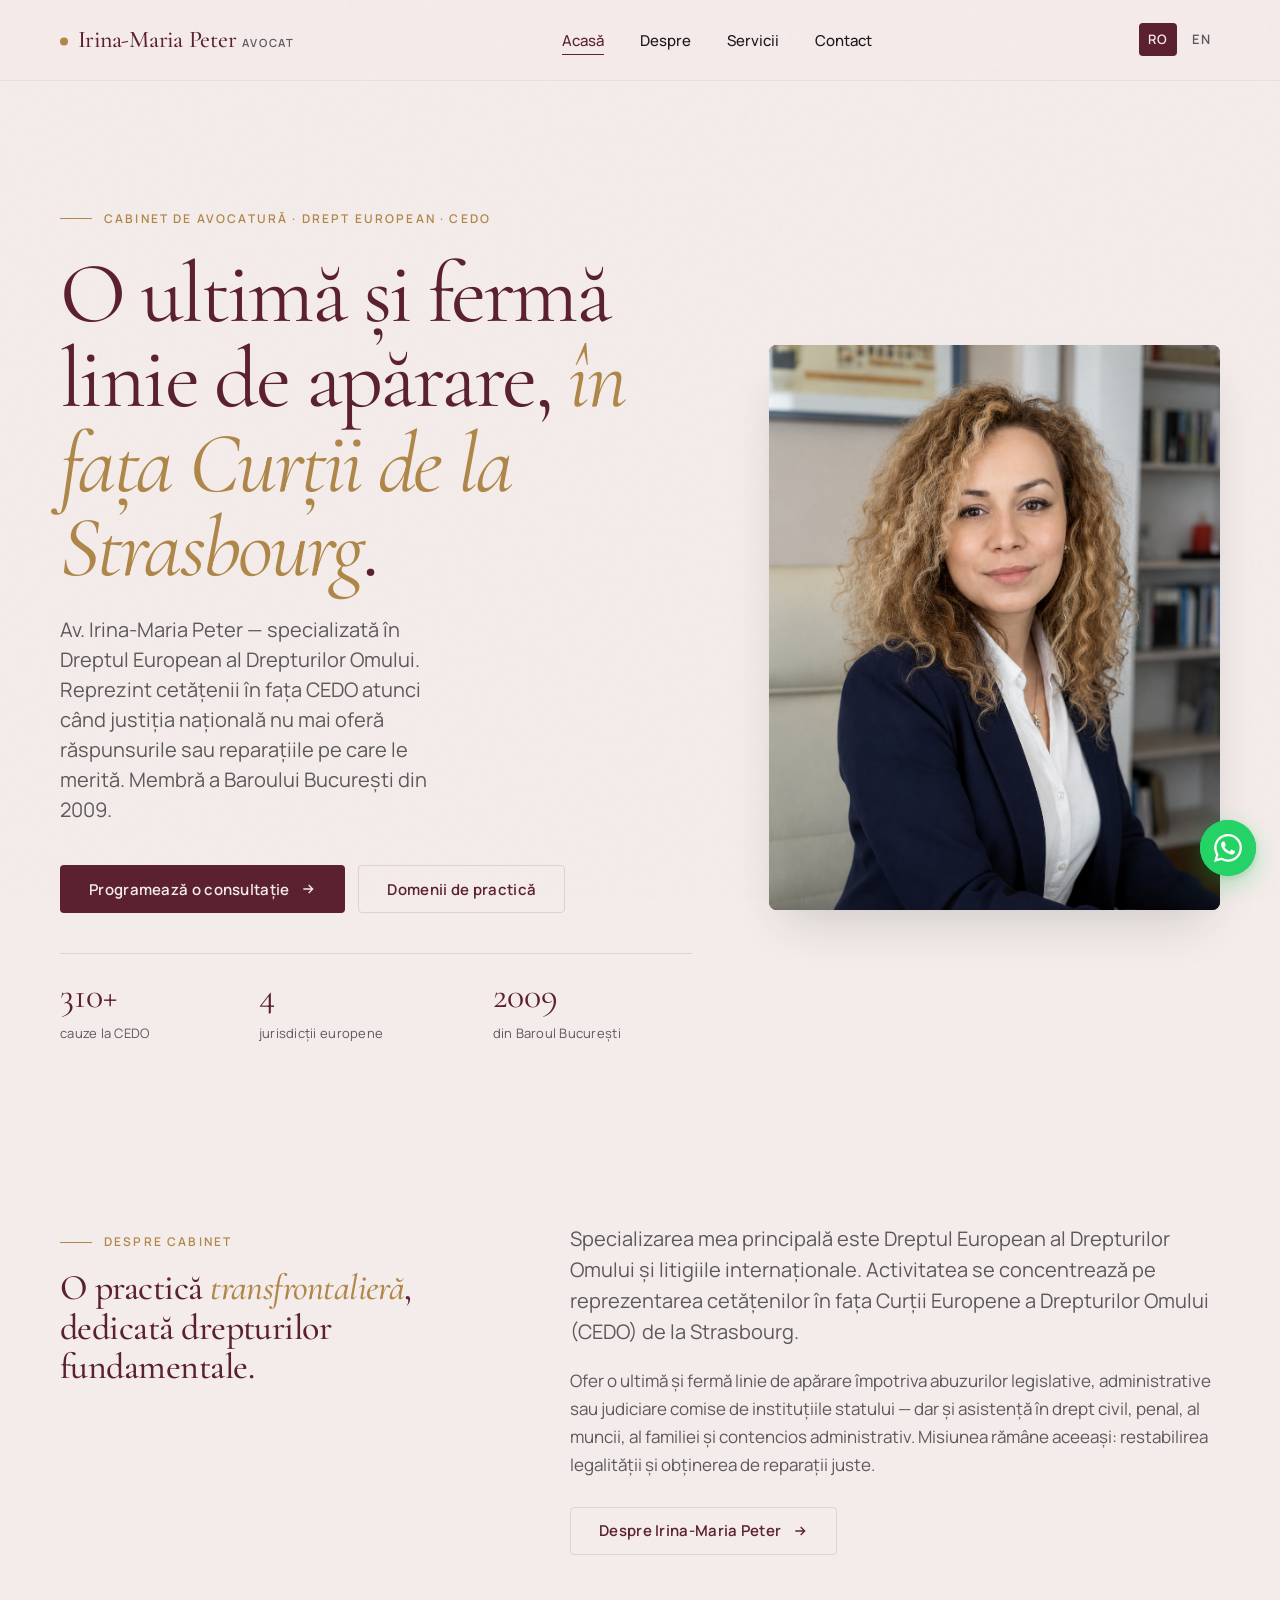
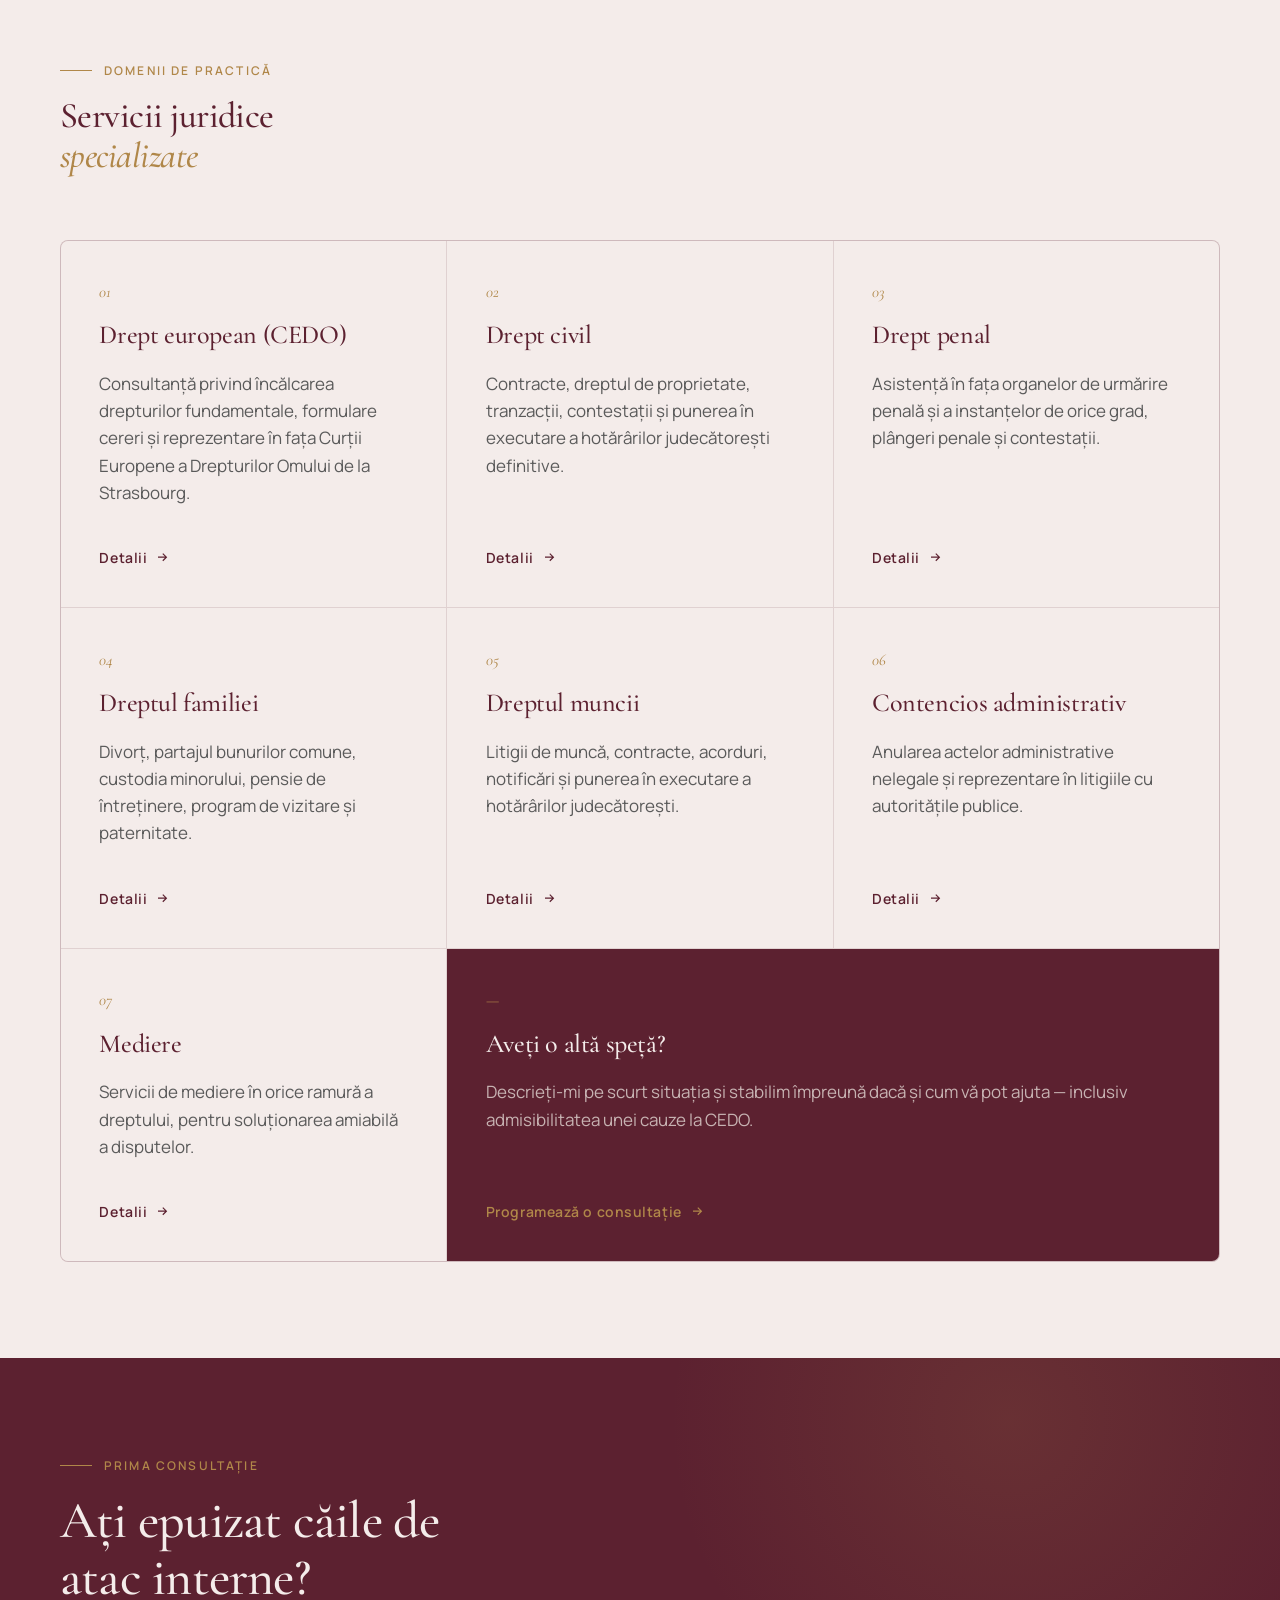
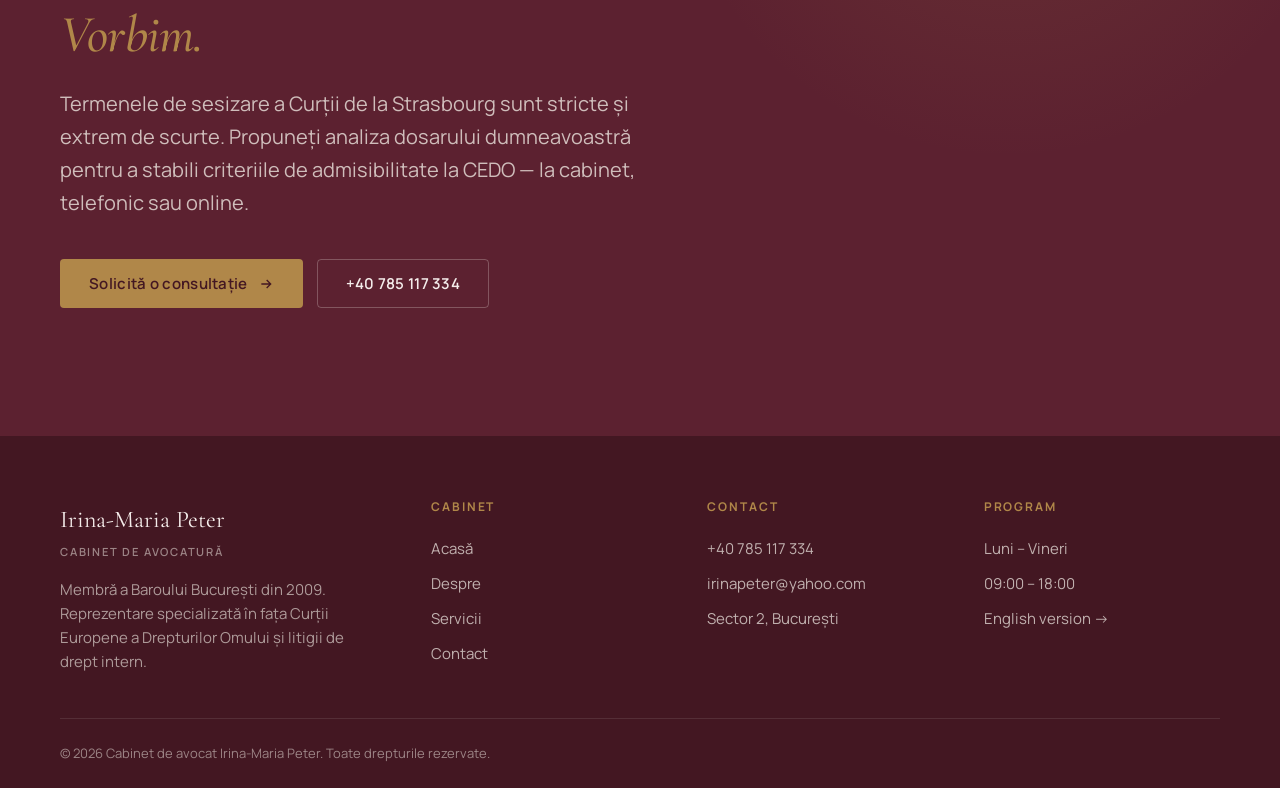
==== commit 452eac55: "keeped visiniu as color theme" ====
--- a/index.html
+++ b/index.html
@@ -35,11 +35,11 @@
   <meta name="twitter:image" content="https://avocat-popescu.ro/assets/og-image.jpg" />
 
   <!-- ============ THEME ============ -->
-  <meta name="theme-color" content="#1f3a31" />
+  <meta name="theme-color" content="#5c2130" />
   <meta name="color-scheme" content="light" />
 
   <!-- ============ FAVICON ============ -->
-  <link rel="icon" type="image/svg+xml" href="data:image/svg+xml,%3Csvg xmlns='http://www.w3.org/2000/svg' viewBox='0 0 32 32'%3E%3Crect width='32' height='32' rx='6' fill='%231f3a31'/%3E%3Ctext x='50%25' y='50%25' dy='.35em' text-anchor='middle' font-family='Georgia,serif' font-size='18' font-style='italic' fill='%23b08749'%3EI%3C/text%3E%3C/svg%3E" />
+  <link rel="icon" type="image/svg+xml" href="data:image/svg+xml,%3Csvg xmlns='http://www.w3.org/2000/svg' viewBox='0 0 32 32'%3E%3Crect width='32' height='32' rx='6' fill='%235c2130'/%3E%3Ctext x='50%25' y='50%25' dy='.35em' text-anchor='middle' font-family='Georgia,serif' font-size='18' font-style='italic' fill='%23b08749'%3EI%3C/text%3E%3C/svg%3E" />
 
   <!-- ============ FONTS ============ -->
   <link rel="preconnect" href="https://fonts.googleapis.com" />
@@ -62,7 +62,7 @@
         "description": "Cabinet de avocatură în București, specializat în Dreptul European al Drepturilor Omului, litigii la CEDO și reprezentare în drept civil, penal, al muncii, al familiei și contencios administrativ.",
         "url": "https://avocat-popescu.ro/",
         "telephone": "+40785117334",
-        "email": "contact@avocat-popescu.ro",
+        "email": "irinapeter@yahoo.com",
         "priceRange": "$$",
         "image": "https://avocat-popescu.ro/assets/og-image.jpg",
         "address": {
@@ -383,7 +383,7 @@
           <h4>Contact</h4>
           <ul>
             <li><a href="tel:+40785117334">+40 785 117 334</a></li>
-            <li><a href="mailto:contact@avocat-popescu.ro">contact@avocat-popescu.ro</a></li>
+            <li><a href="mailto:irinapeter@yahoo.com">irinapeter@yahoo.com</a></li>
             <li>Sector 2, București</li>
           </ul>
         </div>
@@ -400,7 +400,6 @@
 
       <div class="footer-meta">
         <span>© <span data-year>2026</span> Cabinet de avocat Irina-Maria Peter. Toate drepturile rezervate.</span>
-        <span>Baroul București · CUI: RO00000000</span>
       </div>
     </div>
   </footer>
--- a/assets/styles.css
+++ b/assets/styles.css
@@ -3,19 +3,19 @@
    ========================================================= */
 :root {
   /* Colors */
-  --color-bg: #f5f1ea;
-  --color-bg-dim: #ebe5d9;
-  --color-bg-card: #faf7f1;
+  --color-bg: #f4ecea;
+  --color-bg-dim: #ecdcd9;
+  --color-bg-card: #fbf5f4;
   --color-ink: #1a1a1a;
   --color-ink-muted: #5a5a5a;
   --color-ink-soft: #8a8a8a;
-  --color-primary: #1f3a31;
-  --color-primary-dark: #142824;
-  --color-primary-soft: #2d4f43;
+  --color-primary: #5c2130;
+  --color-primary-dark: #431722;
+  --color-primary-soft: #7a3040;
   --color-accent: #b08749;
   --color-accent-dark: #8f6c34;
-  --color-line: rgba(31, 58, 49, 0.14);
-  --color-line-soft: rgba(31, 58, 49, 0.07);
+  --color-line: rgba(92, 33, 48, 0.13);
+  --color-line-soft: rgba(92, 33, 48, 0.06);
 
   /* Typography */
   --font-display: 'Cormorant Garamond', 'Times New Roman', serif;
@@ -209,7 +209,7 @@
   position: sticky;
   top: 0;
   z-index: 100;
-  background: rgba(245, 241, 234, 0.85);
+  background: rgba(244, 236, 234, 0.85);
   backdrop-filter: saturate(180%) blur(16px);
   -webkit-backdrop-filter: saturate(180%) blur(16px);
   border-bottom: 1px solid var(--color-line-soft);
@@ -1240,144 +1240,3 @@
 @media print {
   .whatsapp-fab { display: none; }
 }
-
-/* =========================================================
-   THEME PREVIEW VARIANTS  (temporary — remove after choosing)
-   Dark themes: the MAIN page background becomes navy / burgundy
-   and text becomes light. The gold accent is kept. Toggle via
-   the on-page switcher (see script.js).
-   ========================================================= */
-html[data-theme="bleumarin1"] {           /* Bleumarin — navy clasic */
-  --color-bg: #13233f;
-  --color-bg-dim: #0d1a31;
-  --color-bg-card: #1c2e4e;
-  --color-ink: #ece7dd;
-  --color-ink-muted: #aab3c5;
-  --color-ink-soft: #7d879c;
-  --color-primary: #ece7dd;
-  --color-primary-dark: #ffffff;
-  --color-primary-soft: #cdd3df;
-  --color-accent: #c99a54;
-  --color-line: rgba(236, 231, 221, 0.15);
-  --color-line-soft: rgba(236, 231, 221, 0.07);
-  --header-bg: rgba(15, 26, 49, 0.82);
-}
-html[data-theme="bleumarin2"] {           /* Bleumarin — albastru nocturn */
-  --color-bg: #172a55;
-  --color-bg-dim: #101f42;
-  --color-bg-card: #21386c;
-  --color-ink: #ece9e2;
-  --color-ink-muted: #b2bad0;
-  --color-ink-soft: #8089a6;
-  --color-primary: #ece9e2;
-  --color-primary-dark: #ffffff;
-  --color-primary-soft: #cfd5e6;
-  --color-accent: #cb9c55;
-  --color-line: rgba(236, 233, 226, 0.15);
-  --color-line-soft: rgba(236, 233, 226, 0.07);
-  --header-bg: rgba(16, 31, 66, 0.82);
-}
-html[data-theme="visiniu1"] {             /* Vișiniu — bordeaux profund */
-  --color-bg: #2c1219;
-  --color-bg-dim: #200c12;
-  --color-bg-card: #3b1b23;
-  --color-ink: #f0e6e2;
-  --color-ink-muted: #cbb0b4;
-  --color-ink-soft: #a08388;
-  --color-primary: #f0e6e2;
-  --color-primary-dark: #ffffff;
-  --color-primary-soft: #e0c9cd;
-  --color-accent: #c99a54;
-  --color-line: rgba(240, 230, 226, 0.14);
-  --color-line-soft: rgba(240, 230, 226, 0.07);
-  --header-bg: rgba(32, 12, 18, 0.82);
-}
-html[data-theme="visiniu2"] {             /* Vișiniu — vișiniu cald */
-  --color-bg: #3a1620;
-  --color-bg-dim: #2a0f17;
-  --color-bg-card: #4a232d;
-  --color-ink: #f1e7e3;
-  --color-ink-muted: #d1b6bb;
-  --color-ink-soft: #a98a90;
-  --color-primary: #f1e7e3;
-  --color-primary-dark: #ffffff;
-  --color-primary-soft: #e4cdd1;
-  --color-accent: #cf9f57;
-  --color-line: rgba(241, 231, 227, 0.14);
-  --color-line-soft: rgba(241, 231, 227, 0.07);
-  --header-bg: rgba(42, 15, 23, 0.82);
-}
-html[data-theme="visiniumediu"] {         /* Vișiniu mediu (între închis și deschis) */
-  --color-bg: #732d3a;
-  --color-bg-dim: #5e2430;
-  --color-bg-card: #843c49;
-  --color-ink: #f4e9e6;
-  --color-ink-muted: #ddc3c7;
-  --color-ink-soft: #ba989e;
-  --color-primary: #f4e9e6;
-  --color-primary-dark: #ffffff;
-  --color-primary-soft: #e7ced2;
-  --color-accent: #d7a860;
-  --color-line: rgba(244, 233, 230, 0.16);
-  --color-line-soft: rgba(244, 233, 230, 0.08);
-  --header-bg: rgba(94, 36, 48, 0.85);
-}
-
-/* --- Light tinted themes (dark text on a light colored background) --- */
-html[data-theme="bleumarinlight"] {       /* Bleumarin deschis */
-  --color-bg: #e9eef5;
-  --color-bg-dim: #dbe3ee;
-  --color-bg-card: #f5f8fc;
-  --color-primary: #1b2a4a;
-  --color-primary-dark: #111d33;
-  --color-primary-soft: #2a3f68;
-  --color-line: rgba(27, 42, 74, 0.13);
-  --color-line-soft: rgba(27, 42, 74, 0.06);
-  --header-bg: rgba(233, 238, 245, 0.85);
-}
-html[data-theme="albastrupraf"] {         /* Bleumarin praf (mai saturat) */
-  --color-bg: #d9e2ee;
-  --color-bg-dim: #c9d5e6;
-  --color-bg-card: #eaf0f7;
-  --color-primary: #22385c;
-  --color-primary-dark: #16273f;
-  --color-primary-soft: #33507a;
-  --color-line: rgba(34, 56, 92, 0.14);
-  --color-line-soft: rgba(34, 56, 92, 0.07);
-  --header-bg: rgba(217, 226, 238, 0.85);
-}
-html[data-theme="visiniulight"] {         /* Vișiniu deschis (blush) */
-  --color-bg: #f4ecea;
-  --color-bg-dim: #ecdcd9;
-  --color-bg-card: #fbf5f4;
-  --color-primary: #5c2130;
-  --color-primary-dark: #431722;
-  --color-primary-soft: #7a3040;
-  --color-line: rgba(92, 33, 48, 0.13);
-  --color-line-soft: rgba(92, 33, 48, 0.06);
-  --header-bg: rgba(244, 236, 234, 0.85);
-}
-
-/* --- Header tint: adapts to every variant (light or dark) --- */
-html[data-theme] .site-header { background: var(--header-bg); }
-
-/* --- Surface/text fixes needed ONLY for dark-background themes --- */
-html[data-mode="dark"] .site-footer,
-html[data-mode="dark"] .cta-strip,
-html[data-mode="dark"] .service-card.service-cta,
-html[data-mode="dark"] .service-card.service-cta:hover { background: var(--color-bg-dim); }
-
-html[data-mode="dark"] .hero-portrait,
-html[data-mode="dark"] .about-image { background: var(--color-bg-card); }
-
-/* CTA strip text was designed light-on-dark using --color-bg; flip to ink */
-html[data-mode="dark"] .cta-strip,
-html[data-mode="dark"] .cta-strip h2 { color: var(--color-ink); }
-html[data-mode="dark"] .cta-strip p { color: var(--color-ink-muted); }
-html[data-mode="dark"] .cta-strip .btn-primary { color: var(--color-bg); }
-
-/* Service CTA tile text */
-html[data-mode="dark"] .service-card.service-cta h3 { color: var(--color-ink); }
-html[data-mode="dark"] .service-card.service-cta p { color: var(--color-ink-muted); }
-html[data-mode="dark"] .service-card.service-cta .service-num,
-html[data-mode="dark"] .service-card.service-cta .service-link { color: var(--color-accent); }
